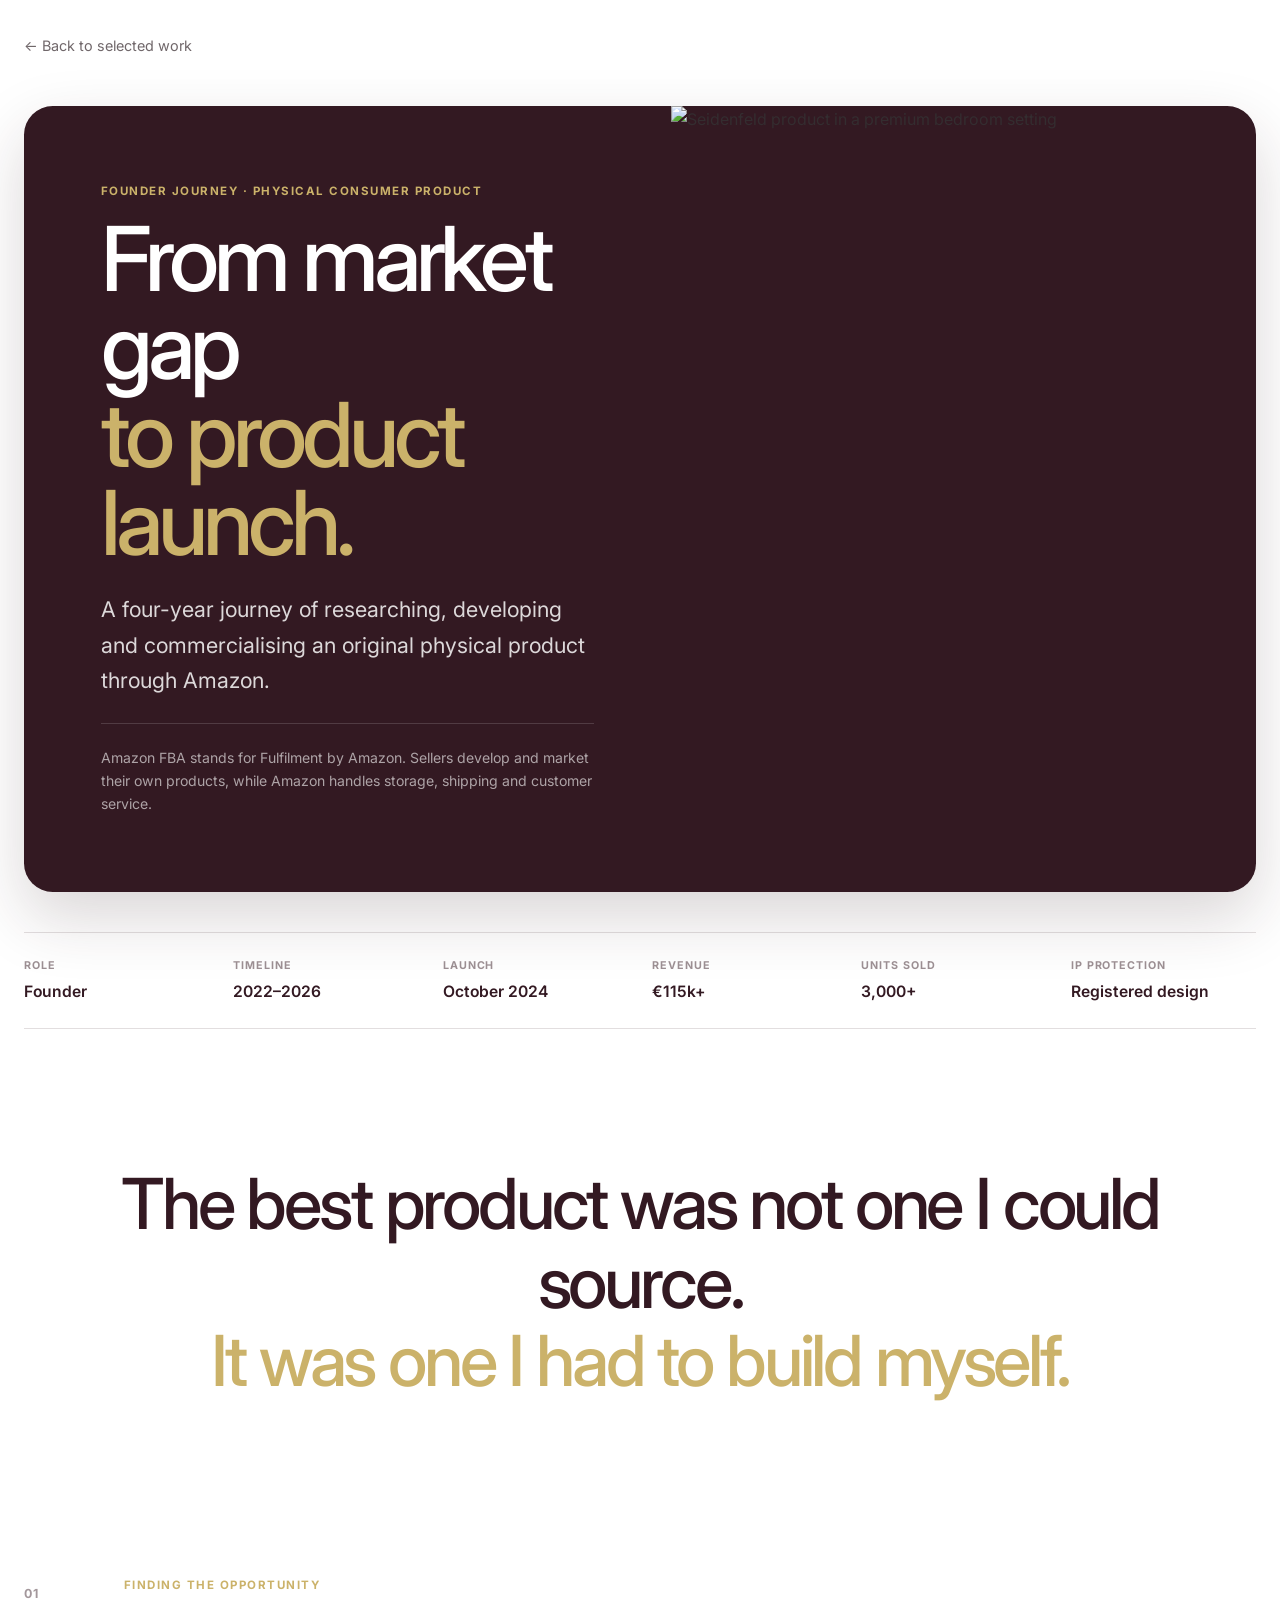
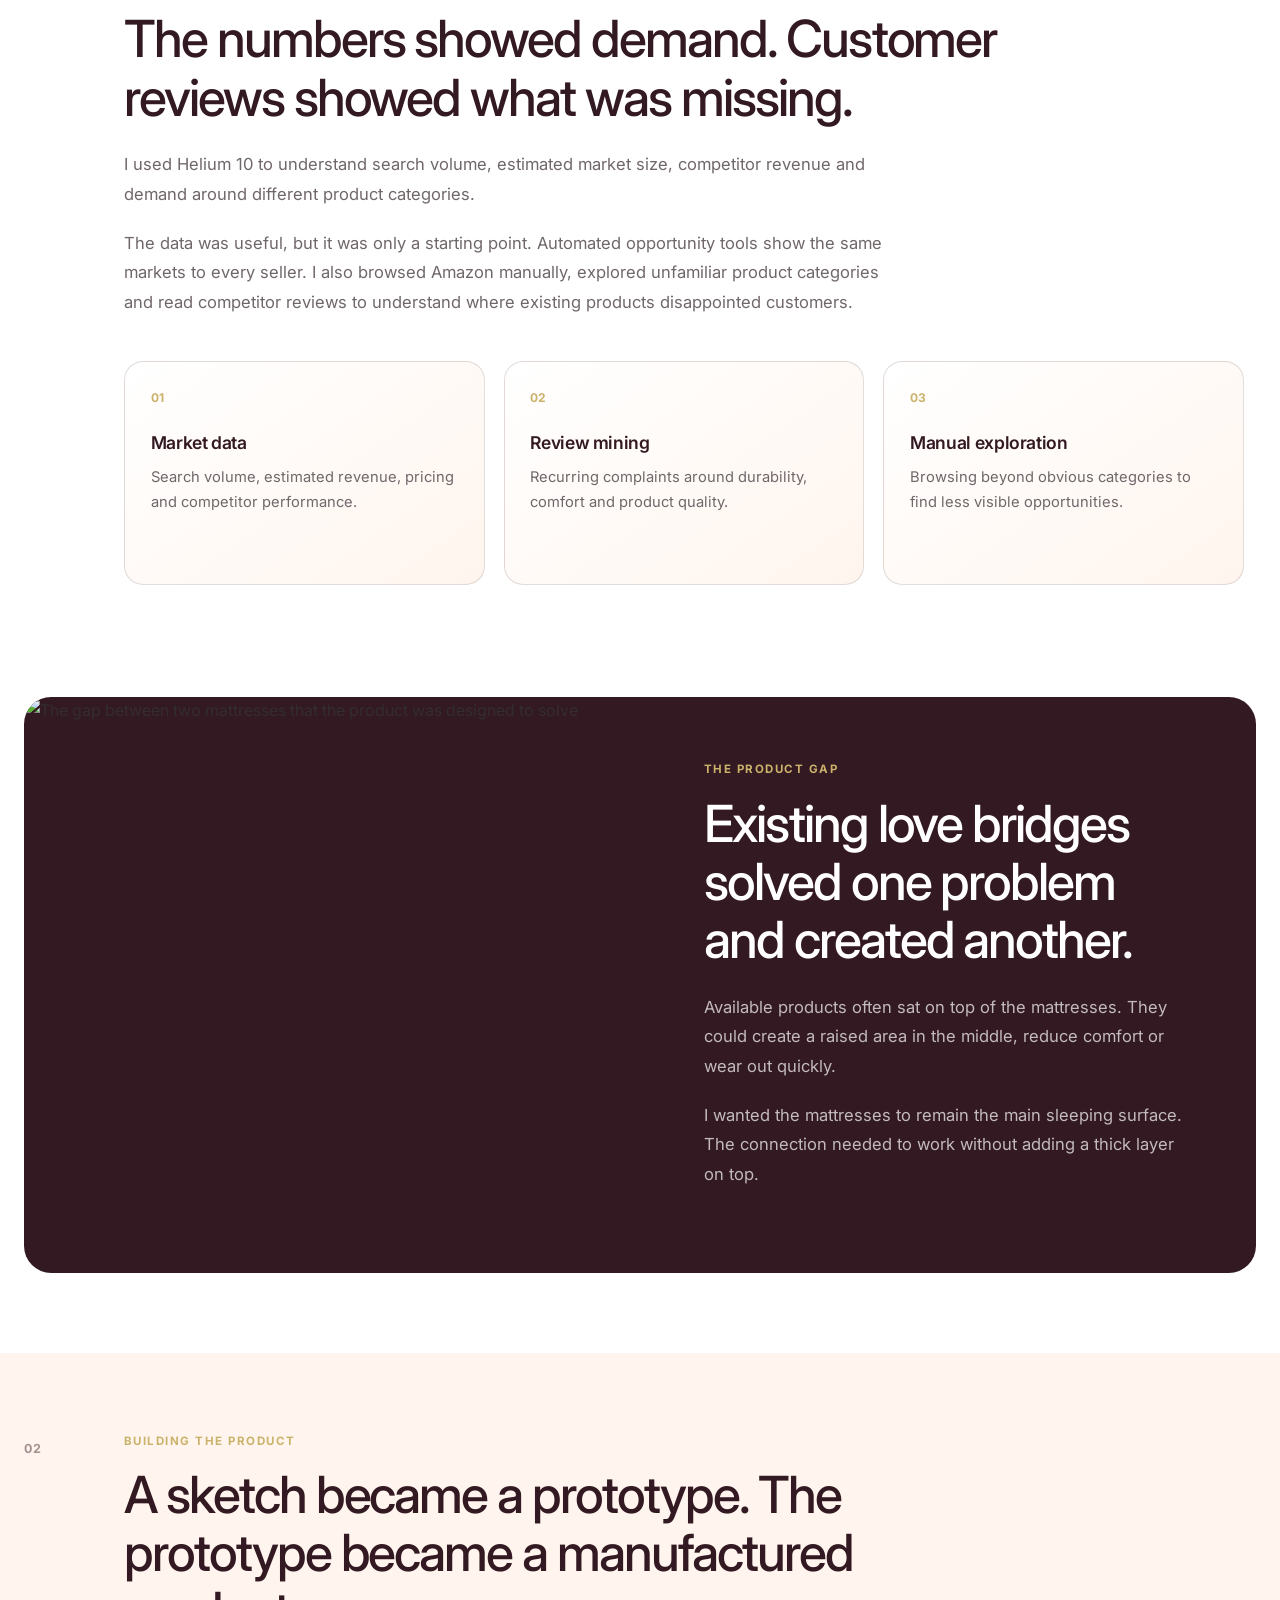
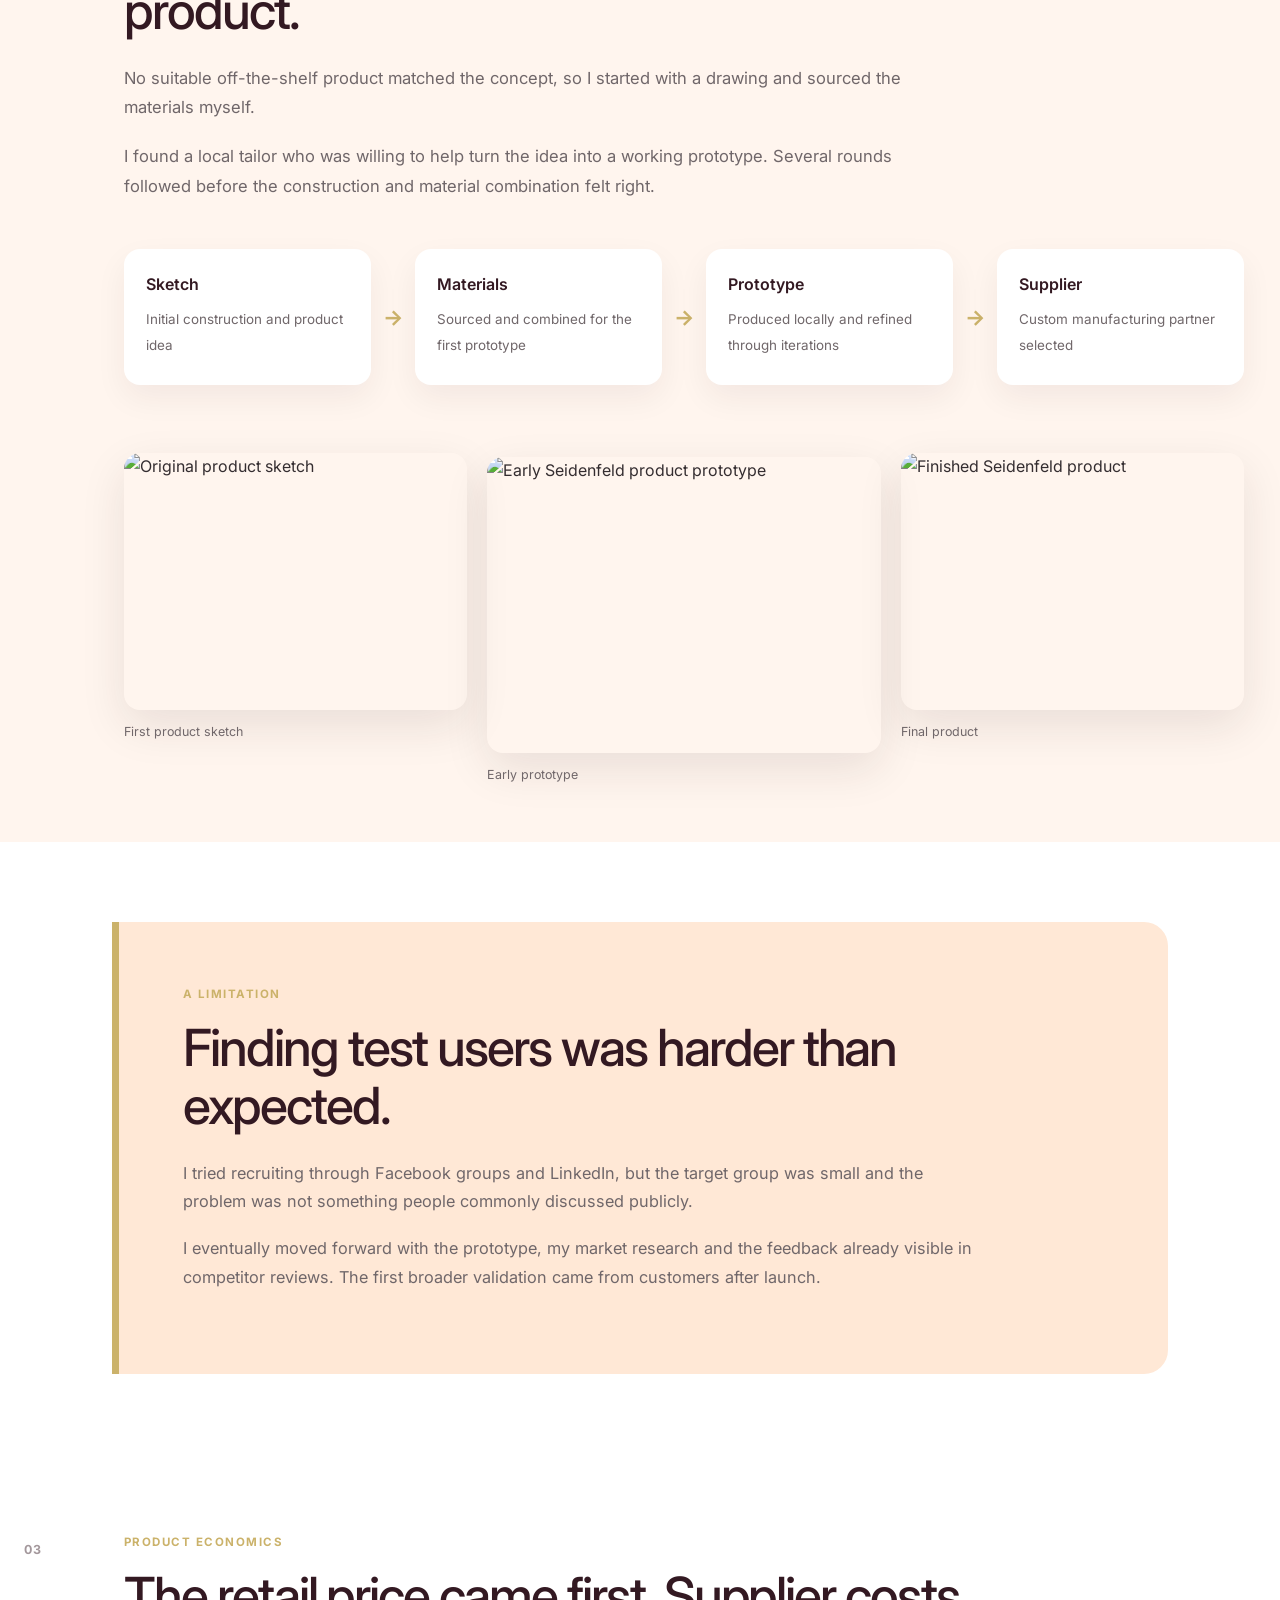
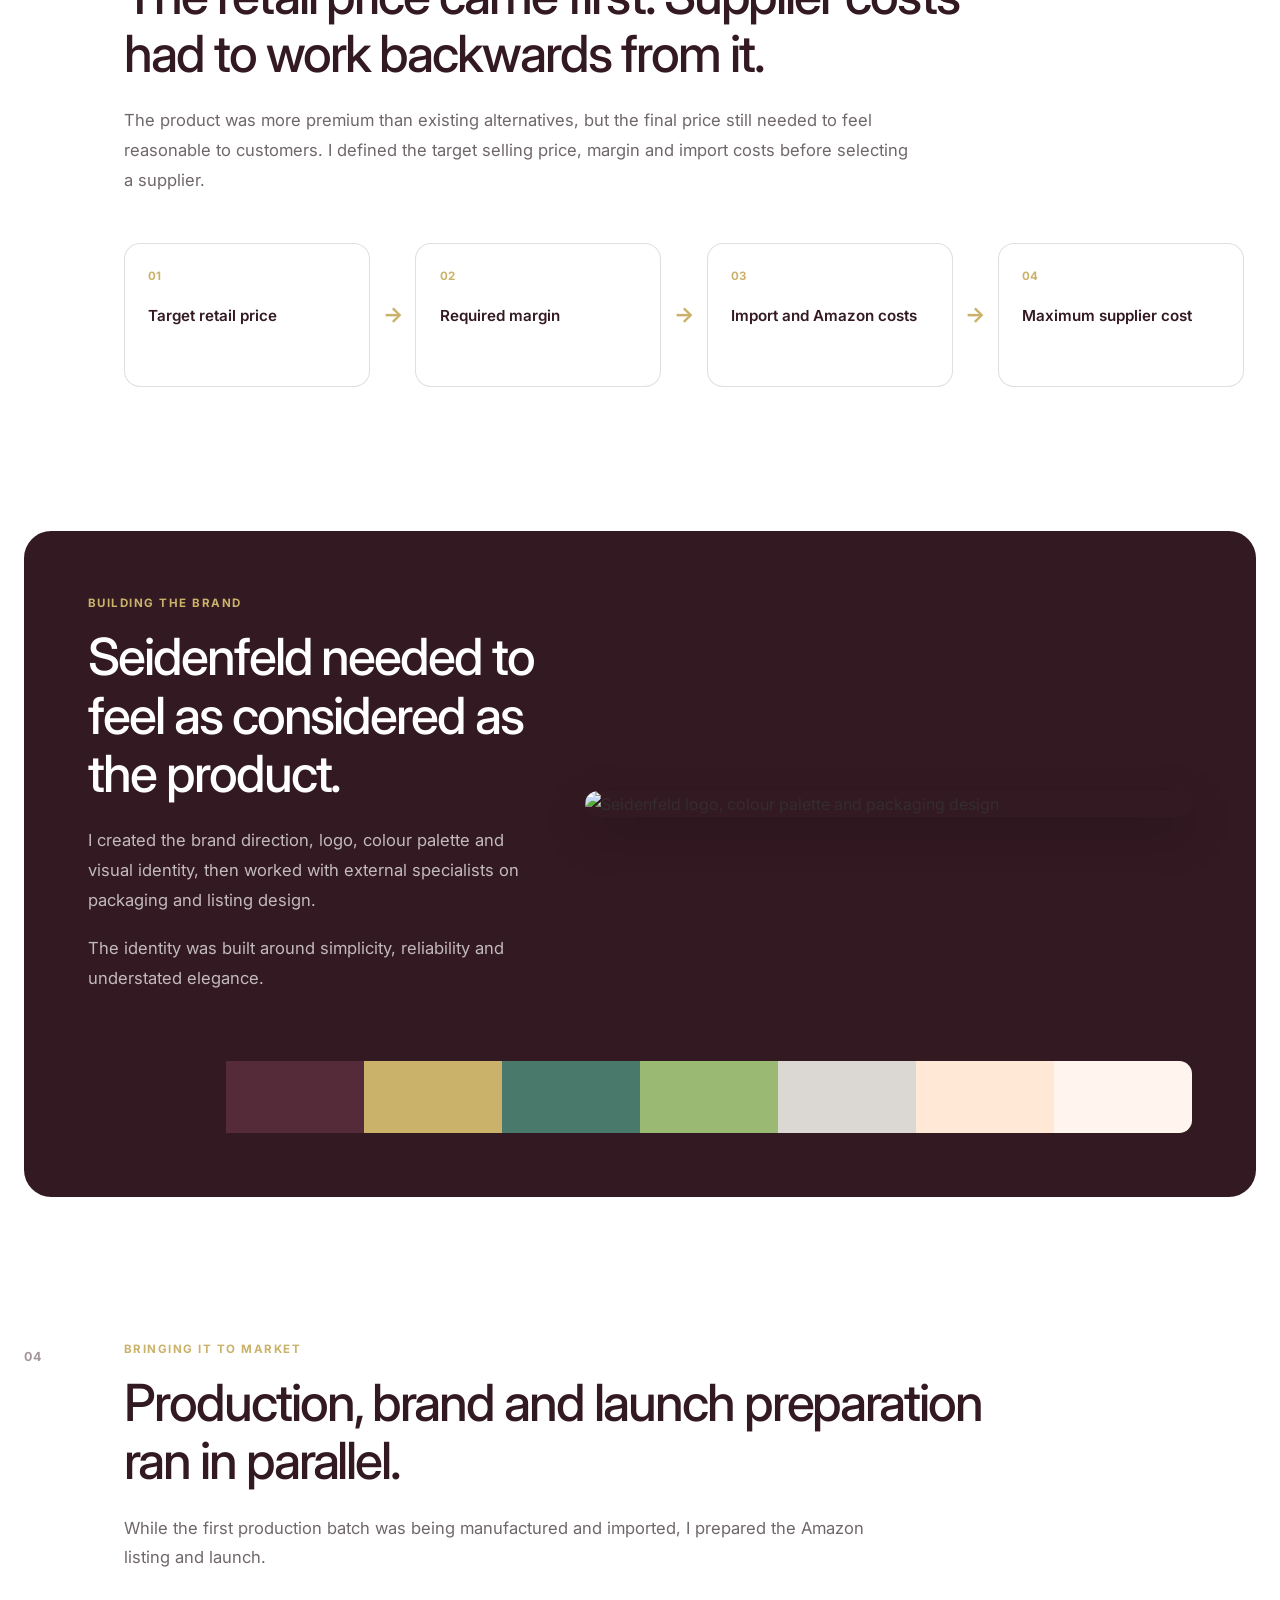
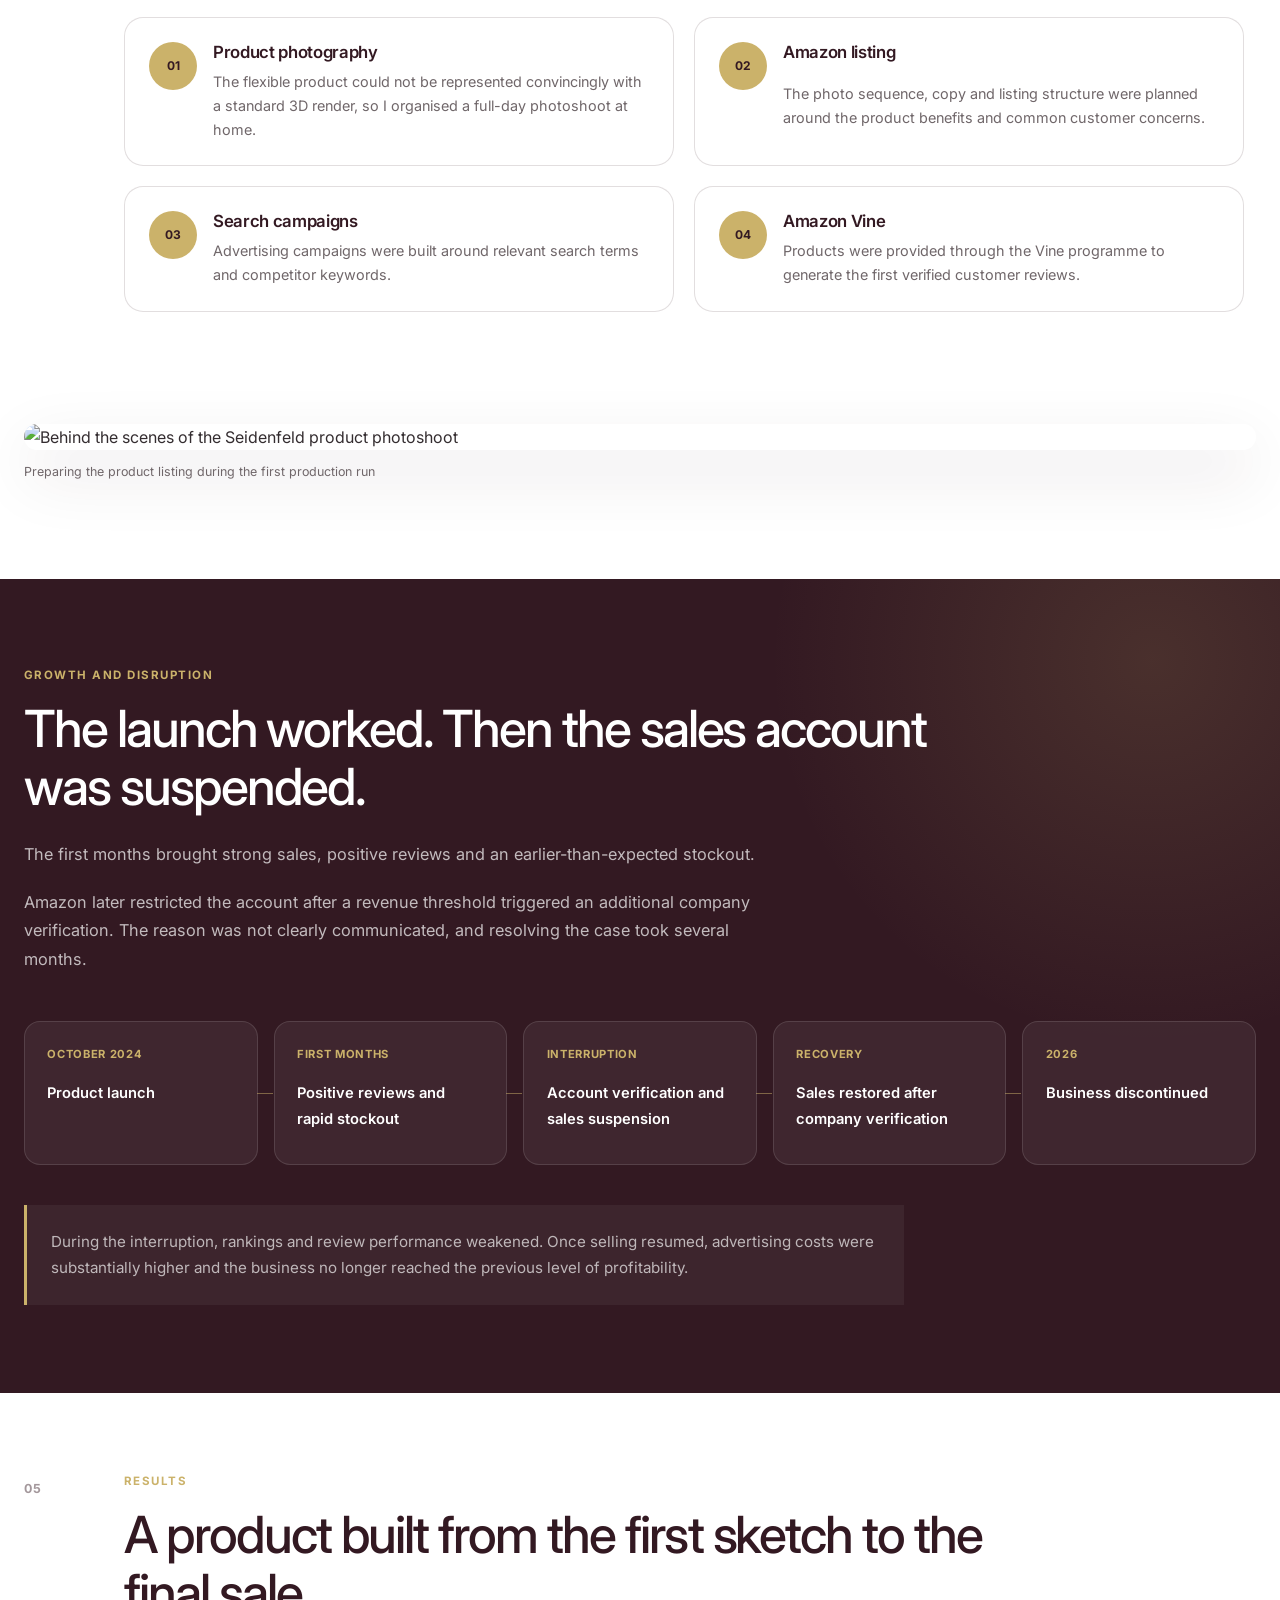
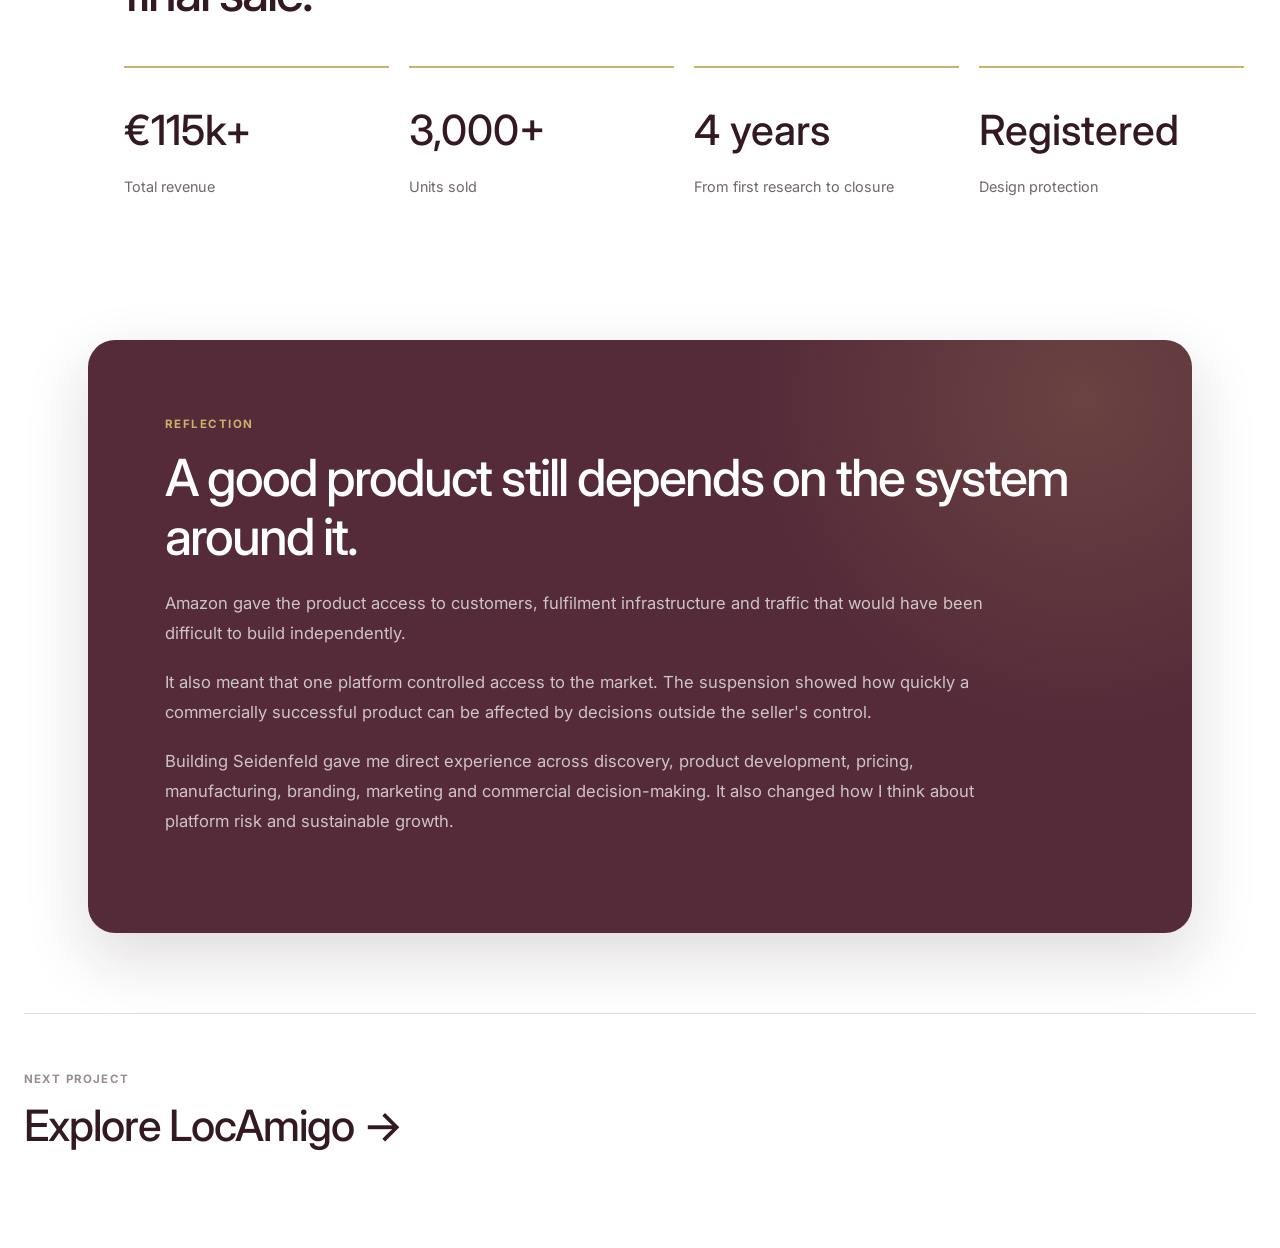
==== Amazon-Business.html @ 7a39b8ea "Added Market Intelligence & FBA case study first draft" ====
<!DOCTYPE HTML>

<html lang="en">

<head>
    <title>From Market Gap to Product Launch | Cathrina Flum</title>

    <meta charset="utf-8">

    <meta
        name="viewport"
        content="width=device-width, initial-scale=1, user-scalable=no"
    >

    <link
        rel="stylesheet"
        href="assets/css/main.css"
    >
</head>

<body class="seidenfeld-case-page">

    <header class="seidenfeld-case-header">

        <a
            href="index.html"
            class="seidenfeld-back"
        >
            ← Back to selected work
        </a>

    </header>


    <main class="seidenfeld-case">


        <!-- HERO -->

        <section class="seidenfeld-hero">

            <div class="seidenfeld-hero-copy">

                <p class="seidenfeld-eyebrow">
                    Founder journey · Physical consumer product
                </p>

                <h1>
                    From market gap
                    <span>to product launch.</span>
                </h1>

                <p class="seidenfeld-lead">
                    A four-year journey of researching, developing and
                    commercialising an original physical product through
                    Amazon.
                </p>

                <p class="seidenfeld-fba-note">
                    Amazon FBA stands for Fulfilment by Amazon. Sellers develop
                    and market their own products, while Amazon handles storage,
                    shipping and customer service.
                </p>

            </div>


            <div class="seidenfeld-hero-image">

                <img
                    src="images/seidenfeld-product-hero.jpg"
                    alt="Seidenfeld product in a premium bedroom setting"
                >

            </div>

        </section>


        <!-- FACTS -->

        <section class="seidenfeld-facts">

            <article>
                <span>Role</span>
                <strong>Founder</strong>
            </article>

            <article>
                <span>Timeline</span>
                <strong>2022–2026</strong>
            </article>

            <article>
                <span>Launch</span>
                <strong>October 2024</strong>
            </article>

            <article>
                <span>Revenue</span>
                <strong>€115k+</strong>
            </article>

            <article>
                <span>Units sold</span>
                <strong>3,000+</strong>
            </article>

            <article>
                <span>IP protection</span>
                <strong>Registered design</strong>
            </article>

        </section>


        <!-- INTRO STATEMENT -->

        <section class="seidenfeld-statement">

            <p>
                The best product was not one I could source.
                <span>
                    It was one I had to build myself.
                </span>
            </p>

        </section>


        <!-- OPPORTUNITY -->

        <section class="seidenfeld-section">

            <div class="seidenfeld-section-number">
                01
            </div>

            <div class="seidenfeld-section-content">

                <p class="seidenfeld-label">
                    Finding the opportunity
                </p>

                <h2>
                    The numbers showed demand.
                    Customer reviews showed what was missing.
                </h2>

                <p>
                    I used Helium 10 to understand search volume, estimated
                    market size, competitor revenue and demand around different
                    product categories.
                </p>

                <p>
                    The data was useful, but it was only a starting point.
                    Automated opportunity tools show the same markets to every
                    seller. I also browsed Amazon manually, explored unfamiliar
                    product categories and read competitor reviews to understand
                    where existing products disappointed customers.
                </p>


                <div class="seidenfeld-research-grid">

                    <article>

                        <span>01</span>

                        <h3>
                            Market data
                        </h3>

                        <p>
                            Search volume, estimated revenue, pricing and
                            competitor performance.
                        </p>

                    </article>


                    <article>

                        <span>02</span>

                        <h3>
                            Review mining
                        </h3>

                        <p>
                            Recurring complaints around durability, comfort and
                            product quality.
                        </p>

                    </article>


                    <article>

                        <span>03</span>

                        <h3>
                            Manual exploration
                        </h3>

                        <p>
                            Browsing beyond obvious categories to find less
                            visible opportunities.
                        </p>

                    </article>

                </div>

            </div>

        </section>


        <!-- PRODUCT PROBLEM -->

        <section class="seidenfeld-split-section">

            <div class="seidenfeld-split-image">

                <img
                    src="images/love-bridge-problem.jpg"
                    alt="The gap between two mattresses that the product was designed to solve"
                >

            </div>


            <div class="seidenfeld-split-copy">

                <p class="seidenfeld-label">
                    The product gap
                </p>

                <h2>
                    Existing love bridges solved one problem and created another.
                </h2>

                <p>
                    Available products often sat on top of the mattresses. They
                    could create a raised area in the middle, reduce comfort or
                    wear out quickly.
                </p>

                <p>
                    I wanted the mattresses to remain the main sleeping surface.
                    The connection needed to work without adding a thick layer
                    on top.
                </p>

            </div>

        </section>


        <!-- BUILDING PRODUCT -->

        <section class="seidenfeld-section seidenfeld-section-cream">

            <div class="seidenfeld-section-number">
                02
            </div>

            <div class="seidenfeld-section-content">

                <p class="seidenfeld-label">
                    Building the product
                </p>

                <h2>
                    A sketch became a prototype.
                    The prototype became a manufactured product.
                </h2>

                <p>
                    No suitable off-the-shelf product matched the concept, so I
                    started with a drawing and sourced the materials myself.
                </p>

                <p>
                    I found a local tailor who was willing to help turn the idea
                    into a working prototype. Several rounds followed before the
                    construction and material combination felt right.
                </p>


                <div class="seidenfeld-process">

                    <article>
                        <strong>Sketch</strong>
                        <span>Initial construction and product idea</span>
                    </article>

                    <div class="seidenfeld-process-arrow">
                        →
                    </div>

                    <article>
                        <strong>Materials</strong>
                        <span>Sourced and combined for the first prototype</span>
                    </article>

                    <div class="seidenfeld-process-arrow">
                        →
                    </div>

                    <article>
                        <strong>Prototype</strong>
                        <span>Produced locally and refined through iterations</span>
                    </article>

                    <div class="seidenfeld-process-arrow">
                        →
                    </div>

                    <article>
                        <strong>Supplier</strong>
                        <span>Custom manufacturing partner selected</span>
                    </article>

                </div>


                <div class="seidenfeld-gallery">

                    <figure>
                        <img
                            src="images/seidenfeld-sketch.jpg"
                            alt="Original product sketch"
                        >

                        <figcaption>
                            First product sketch
                        </figcaption>
                    </figure>


                    <figure>
                        <img
                            src="images/seidenfeld-prototype.jpg"
                            alt="Early Seidenfeld product prototype"
                        >

                        <figcaption>
                            Early prototype
                        </figcaption>
                    </figure>


                    <figure>
                        <img
                            src="images/seidenfeld-final-product.jpg"
                            alt="Finished Seidenfeld product"
                        >

                        <figcaption>
                            Final product
                        </figcaption>
                    </figure>

                </div>

            </div>

        </section>


        <!-- VALIDATION LIMIT -->

        <section class="seidenfeld-learning-card">

            <p class="seidenfeld-label">
                A limitation
            </p>

            <h2>
                Finding test users was harder than expected.
            </h2>

            <p>
                I tried recruiting through Facebook groups and LinkedIn, but the
                target group was small and the problem was not something people
                commonly discussed publicly.
            </p>

            <p>
                I eventually moved forward with the prototype, my market
                research and the feedback already visible in competitor reviews.
                The first broader validation came from customers after launch.
            </p>

        </section>


        <!-- ECONOMICS -->

        <section class="seidenfeld-section">

            <div class="seidenfeld-section-number">
                03
            </div>

            <div class="seidenfeld-section-content">

                <p class="seidenfeld-label">
                    Product economics
                </p>

                <h2>
                    The retail price came first.
                    Supplier costs had to work backwards from it.
                </h2>

                <p>
                    The product was more premium than existing alternatives, but
                    the final price still needed to feel reasonable to customers.
                    I defined the target selling price, margin and import costs
                    before selecting a supplier.
                </p>


                <div class="seidenfeld-economics-flow">

                    <article>
                        <span>01</span>
                        <strong>Target retail price</strong>
                    </article>

                    <div>→</div>

                    <article>
                        <span>02</span>
                        <strong>Required margin</strong>
                    </article>

                    <div>→</div>

                    <article>
                        <span>03</span>
                        <strong>Import and Amazon costs</strong>
                    </article>

                    <div>→</div>

                    <article>
                        <span>04</span>
                        <strong>Maximum supplier cost</strong>
                    </article>

                </div>

            </div>

        </section>


        <!-- BRAND SECTION -->

        <section class="seidenfeld-brand-section">

            <div class="seidenfeld-brand-copy">

                <p class="seidenfeld-label">
                    Building the brand
                </p>

                <h2>
                    Seidenfeld needed to feel as considered as the product.
                </h2>

                <p>
                    I created the brand direction, logo, colour palette and visual
                    identity, then worked with external specialists on packaging
                    and listing design.
                </p>

                <p>
                    The identity was built around simplicity, reliability and
                    understated elegance.
                </p>

            </div>


            <div class="seidenfeld-brand-visual">

                <img
                    src="images/seidenfeld-brand-board.jpg"
                    alt="Seidenfeld logo, colour palette and packaging design"
                >

            </div>


            <div class="seidenfeld-colour-strip" aria-label="Seidenfeld colour palette">

                <span style="--swatch:#331922;"></span>
                <span style="--swatch:#552A39;"></span>
                <span style="--swatch:#CBB26A;"></span>
                <span style="--swatch:#49796B;"></span>
                <span style="--swatch:#9AB973;"></span>
                <span style="--swatch:#DBD7D2;"></span>
                <span style="--swatch:#FFE8D6;"></span>
                <span style="--swatch:#FFF5EE;"></span>

            </div>

        </section>


        <!-- GO TO MARKET -->

        <section class="seidenfeld-section">

            <div class="seidenfeld-section-number">
                04
            </div>

            <div class="seidenfeld-section-content">

                <p class="seidenfeld-label">
                    Bringing it to market
                </p>

                <h2>
                    Production, brand and launch preparation ran in parallel.
                </h2>

                <p>
                    While the first production batch was being manufactured and
                    imported, I prepared the Amazon listing and launch.
                </p>


                <div class="seidenfeld-launch-grid">

                    <article>

                        <div class="seidenfeld-launch-icon">
                            01
                        </div>

                        <h3>
                            Product photography
                        </h3>

                        <p>
                            The flexible product could not be represented
                            convincingly with a standard 3D render, so I organised
                            a full-day photoshoot at home.
                        </p>

                    </article>


                    <article>

                        <div class="seidenfeld-launch-icon">
                            02
                        </div>

                        <h3>
                            Amazon listing
                        </h3>

                        <p>
                            The photo sequence, copy and listing structure were
                            planned around the product benefits and common
                            customer concerns.
                        </p>

                    </article>


                    <article>

                        <div class="seidenfeld-launch-icon">
                            03
                        </div>

                        <h3>
                            Search campaigns
                        </h3>

                        <p>
                            Advertising campaigns were built around relevant
                            search terms and competitor keywords.
                        </p>

                    </article>


                    <article>

                        <div class="seidenfeld-launch-icon">
                            04
                        </div>

                        <h3>
                            Amazon Vine
                        </h3>

                        <p>
                            Products were provided through the Vine programme to
                            generate the first verified customer reviews.
                        </p>

                    </article>

                </div>

            </div>

        </section>


        <!-- LAUNCH IMAGE -->

        <figure class="seidenfeld-wide-image">

            <img
                src="images/seidenfeld-photoshoot.jpg"
                alt="Behind the scenes of the Seidenfeld product photoshoot"
            >

            <figcaption>
                Preparing the product listing during the first production run
            </figcaption>

        </figure>


        <!-- GROWTH AND SETBACK -->

        <section class="seidenfeld-dark-section">

            <div class="seidenfeld-dark-intro">

                <p class="seidenfeld-label">
                    Growth and disruption
                </p>

                <h2>
                    The launch worked.
                    Then the sales account was suspended.
                </h2>

                <p>
                    The first months brought strong sales, positive reviews and
                    an earlier-than-expected stockout.
                </p>

                <p>
                    Amazon later restricted the account after a revenue threshold
                    triggered an additional company verification. The reason was
                    not clearly communicated, and resolving the case took several
                    months.
                </p>

            </div>


            <div class="seidenfeld-timeline">

                <article>
                    <span>October 2024</span>
                    <strong>Product launch</strong>
                </article>

                <article>
                    <span>First months</span>
                    <strong>Positive reviews and rapid stockout</strong>
                </article>

                <article>
                    <span>Interruption</span>
                    <strong>Account verification and sales suspension</strong>
                </article>

                <article>
                    <span>Recovery</span>
                    <strong>Sales restored after company verification</strong>
                </article>

                <article>
                    <span>2026</span>
                    <strong>Business discontinued</strong>
                </article>

            </div>


            <div class="seidenfeld-dark-note">

                <p>
                    During the interruption, rankings and review performance
                    weakened. Once selling resumed, advertising costs were
                    substantially higher and the business no longer reached the
                    previous level of profitability.
                </p>

            </div>

        </section>


        <!-- RESULTS -->

        <section class="seidenfeld-section">

            <div class="seidenfeld-section-number">
                05
            </div>

            <div class="seidenfeld-section-content">

                <p class="seidenfeld-label">
                    Results
                </p>

                <h2>
                    A product built from the first sketch to the final sale.
                </h2>


                <div class="seidenfeld-results">

                    <article>
                        <strong>€115k+</strong>
                        <span>Total revenue</span>
                    </article>

                    <article>
                        <strong>3,000+</strong>
                        <span>Units sold</span>
                    </article>

                    <article>
                        <strong>4 years</strong>
                        <span>From first research to closure</span>
                    </article>

                    <article>
                        <strong>Registered</strong>
                        <span>Design protection</span>
                    </article>

                </div>

            </div>

        </section>


        <!-- REFLECTION -->

        <section class="seidenfeld-reflection">

            <p class="seidenfeld-label">
                Reflection
            </p>

            <h2>
                A good product still depends on the system around it.
            </h2>

            <p>
                Amazon gave the product access to customers, fulfilment
                infrastructure and traffic that would have been difficult to
                build independently.
            </p>

            <p>
                It also meant that one platform controlled access to the market.
                The suspension showed how quickly a commercially successful
                product can be affected by decisions outside the seller's
                control.
            </p>

            <p>
                Building Seidenfeld gave me direct experience across discovery,
                product development, pricing, manufacturing, branding,
                marketing and commercial decision-making. It also changed how I
                think about platform risk and sustainable growth.
            </p>

        </section>


        <!-- NEXT PROJECT -->

        <footer class="seidenfeld-next-project">

            <span>
                Next project
            </span>

            <a href="Locamigo.html">
                Explore LocAmigo →
            </a>

        </footer>

    </main>

</body>

</html>
---- assets/css/main.css ----
@import url(fontawesome-all.min.css);
@import url("https://fonts.googleapis.com/css2?family=Inter:wght@400;500;600&display=swap");

/*
	Dimension by HTML5 UP
	html5up.net | @ajlkn
	Free for personal and commercial use under the CCA 3.0 license (html5up.net/license)
*/

html, body, div, span, applet, object,
iframe, h1, h2, h3, h4, h5, h6, p, blockquote,
pre, a, abbr, acronym, address, big, cite,
code, del, dfn, em, img, ins, kbd, q, s, samp,
small, strike, strong, sub, sup, tt, var, b,
u, i, center, dl, dt, dd, ol, ul, li, fieldset,
form, label, legend, table, caption, tbody,
tfoot, thead, tr, th, td, article, aside,
canvas, details, embed, figure, figcaption,
footer, header, hgroup, menu, nav, output, ruby,
section, summary, time, mark, audio, video {
	margin: 0;
	padding: 0;
	border: 0;
	font-size: 100%;
	font: inherit;
	vertical-align: baseline;}

article, aside, details, figcaption, figure,
footer, header, hgroup, menu, nav, section {
	display: block;}

body {
	line-height: 1;
}

ol, ul {
	list-style: none;
}

blockquote, q {
	quotes: none;
}

	blockquote:before, blockquote:after, q:before, q:after {
		content: '';
		content: none;
	}

table {
	border-collapse: collapse;
	border-spacing: 0;
}

body {
	-webkit-text-size-adjust: none;
}

mark {
	background-color: transparent;
	color: inherit;
}

input::-moz-focus-inner {
	border: 0;
	padding: 0;
}

input, select, textarea {
	-moz-appearance: none;
	-webkit-appearance: none;
	-ms-appearance: none;
	appearance: none;
}

/* Basic */

	@-ms-viewport {
		width: device-width;
	}

	@media screen and (max-width: 480px) {

		html, body {
			min-width: 320px;
		}

	}

	html {
		box-sizing: border-box;
	}

	*, *:before, *:after {
		box-sizing: inherit;
	}

	body {
		background: #F7F5F2;
		-moz-osx-font-smoothing: grayscale;
		-webkit-font-smoothing: antialiased;
	}

		body.is-preload *, body.is-preload *:before, body.is-preload *:after {
			-moz-animation: none !important;
			-webkit-animation: none !important;
			-ms-animation: none !important;
			animation: none !important;
			-moz-transition: none !important;
			-webkit-transition: none !important;
			-ms-transition: none !important;
			transition: none !important;
		}

/* Type */

	html {
		font-size: 16pt;
	}

		@media screen and (max-width: 1680px) {

			html {
				font-size: 12pt;
			}

		}

		@media screen and (max-width: 736px) {

			html {
				font-size: 11pt;
			}

		}

		@media screen and (max-width: 360px) {

			html {
				font-size: 10pt;
			}

		}

	body, input, select, textarea {
		color: #171717;
		font-family: "Inter", -apple-system, BlinkMacSystemFont, "Segoe UI", Roboto, "Helvetica Neue", Arial, sans-serif;
		font-weight: 400;
		font-size: 1rem;
		line-height: 1.65;
	}

	a {
		-moz-transition: color 0.2s ease-in-out, background-color 0.2s ease-in-out, border-bottom-color 0.2s ease-in-out;
		-webkit-transition: color 0.2s ease-in-out, background-color 0.2s ease-in-out, border-bottom-color 0.2s ease-in-out;
		-ms-transition: color 0.2s ease-in-out, background-color 0.2s ease-in-out, border-bottom-color 0.2s ease-in-out;
		transition: color 0.2s ease-in-out, background-color 0.2s ease-in-out, border-bottom-color 0.2s ease-in-out;
		border-bottom: dotted 1px rgba(23, 23, 23, 0.35);
		text-decoration: none;
		color: inherit;
	}

		a:hover {
			border-bottom-color: transparent;
		}

	strong, b {
		color: #171717;
		font-weight: 600;
	}

	em, i {
		font-style: italic;
	}

	p {
		margin: 0 0 2rem 0;
	}

	h1, h2, h3, h4, h5, h6 {
		color: #171717;
		font-weight: 600;
		line-height: 1.25;
		margin: 0 0 1rem 0;
		text-transform: none;
		letter-spacing: -0.02em;
	}

		h1 a, h2 a, h3 a, h4 a, h5 a, h6 a {
			color: inherit;
			text-decoration: none;
		}

		h1.major, h2.major, h3.major, h4.major, h5.major, h6.major {
			border-bottom: solid 1px #E5E2DD;
			width: -moz-max-content;
			width: -webkit-max-content;
			width: -ms-max-content;
			width: max-content;
			padding-bottom: 0.75rem;
			margin: 0 0 2rem 0;
		}

	h1 {
		font-size: 2.75rem;
		line-height: 1.15;
		letter-spacing: -0.03em;
	}

	h2 {
		font-size: 1.375rem;
		line-height: 1.3;
		letter-spacing: -0.02em;
	}

	h3 {
		font-size: 1rem;
	}

	h4 {
		font-size: 0.8rem;
	}

	h5 {
		font-size: 0.7rem;
	}

	h6 {
		font-size: 0.6rem;
	}

	@media screen and (max-width: 736px) {

		h1 {
			font-size: 1.75rem;
			line-height: 1.4;
		}

		h2 {
			font-size: 1.25em;
			line-height: 1.5;
		}

	}

	sub {
		font-size: 0.8rem;
		position: relative;
		top: 0.5rem;
	}

	sup {
		font-size: 0.8rem;
		position: relative;
		top: -0.5rem;
	}

	blockquote {
		border-left: solid 3px #E5E2DD;
		font-style: italic;
		margin: 0 0 2rem 0;
		padding: 0.5rem 0 0.5rem 1.5rem;
		color: rgba(23, 23, 23, 0.75);
	}

	code {
		background: rgba(23, 23, 23, 0.05);
		border-radius: 4px;
		font-family: "Courier New", monospace;
		font-size: 0.9rem;
		margin: 0 0.25rem;
		padding: 0.25rem 0.65rem;
	}

	pre {
		-webkit-overflow-scrolling: touch;
		font-family: "Courier New", monospace;
		font-size: 0.9rem;
		margin: 0 0 2rem 0;
	}

		pre code {
			display: block;
			line-height: 1.75;
			padding: 1rem 1.5rem;
			overflow-x: auto;
		}

	hr {
		border: 0;
		border-bottom: solid 1px #E5E2DD;
		margin: 2.75rem 0;
	}

	.align-left {
		text-align: left;
	}

	.align-center {
		text-align: center;
	}

	.align-right {
		text-align: right;
	}

/* Form */

	form {
		margin: 0 0 2rem 0;
	}

		form > :last-child {
			margin-bottom: 0;
		}

		form > .fields {
			display: -moz-flex;
			display: -webkit-flex;
			display: -ms-flex;
			display: flex;
			-moz-flex-wrap: wrap;
			-webkit-flex-wrap: wrap;
			-ms-flex-wrap: wrap;
			flex-wrap: wrap;
			width: calc(100% + 3rem);
			margin: -1.5rem 0 2rem -1.5rem;
		}

			form > .fields > .field {
				-moz-flex-grow: 0;
				-webkit-flex-grow: 0;
				-ms-flex-grow: 0;
				flex-grow: 0;
				-moz-flex-shrink: 0;
				-webkit-flex-shrink: 0;
				-ms-flex-shrink: 0;
				flex-shrink: 0;
				padding: 1.5rem 0 0 1.5rem;
				width: calc(100% - 1.5rem);
			}

				form > .fields > .field.half {
					width: calc(50% - 0.75rem);
				}

				form > .fields > .field.third {
					width: calc(100%/3 - 0.5rem);
				}

				form > .fields > .field.quarter {
					width: calc(25% - 0.375rem);
				}

		@media screen and (max-width: 480px) {

			form > .fields {
				width: calc(100% + 3rem);
				margin: -1.5rem 0 2rem -1.5rem;
			}

				form > .fields > .field {
					padding: 1.5rem 0 0 1.5rem;
					width: calc(100% - 1.5rem);
				}

					form > .fields > .field.half {
						width: calc(100% - 1.5rem);
					}

					form > .fields > .field.third {
						width: calc(100% - 1.5rem);
					}

					form > .fields > .field.quarter {
						width: calc(100% - 1.5rem);
					}

		}

	label {
		color: rgba(23, 23, 23, 0.65);
		display: block;
		font-size: 0.875rem;
		font-weight: 500;
		letter-spacing: 0;
		line-height: 1.5;
		margin: 0 0 0.5rem 0;
		text-transform: none;
	}

	input[type="text"],
	input[type="password"],
	input[type="email"],
	input[type="tel"],
	select,
	textarea {
		-moz-appearance: none;
		-webkit-appearance: none;
		-ms-appearance: none;
		appearance: none;
		-moz-transition: border-color 0.2s ease-in-out, box-shadow 0.2s ease-in-out, background-color 0.2s ease-in-out;
		-webkit-transition: border-color 0.2s ease-in-out, box-shadow 0.2s ease-in-out, background-color 0.2s ease-in-out;
		-ms-transition: border-color 0.2s ease-in-out, box-shadow 0.2s ease-in-out, background-color 0.2s ease-in-out;
		transition: border-color 0.2s ease-in-out, box-shadow 0.2s ease-in-out, background-color 0.2s ease-in-out;
		background-color: #FFFFFF;
		border-radius: 8px;
		border: solid 1px #E5E2DD;
		color: inherit;
		display: block;
		outline: 0;
		padding: 0 1rem;
		text-decoration: none;
		width: 100%;
	}

		input[type="text"]:invalid,
		input[type="password"]:invalid,
		input[type="email"]:invalid,
		input[type="tel"]:invalid,
		select:invalid,
		textarea:invalid {
			box-shadow: none;
		}

		input[type="text"]:focus,
		input[type="password"]:focus,
		input[type="email"]:focus,
		input[type="tel"]:focus,
		select:focus,
		textarea:focus {
			background: #FFFFFF;
			border-color: #171717;
			box-shadow: 0 0 0 3px rgba(23, 23, 23, 0.08);
		}

	select {
		background-image: url("data:image/svg+xml;charset=utf8,%3Csvg xmlns='http://www.w3.org/2000/svg' width='40' height='40' preserveAspectRatio='none' viewBox='0 0 40 40'%3E%3Cpath d='M9.4,12.3l10.4,10.4l10.4-10.4c0.2-0.2,0.5-0.4,0.9-0.4c0.3,0,0.6,0.1,0.9,0.4l3.3,3.3c0.2,0.2,0.4,0.5,0.4,0.9 c0,0.4-0.1,0.6-0.4,0.9L20.7,31.9c-0.2,0.2-0.5,0.4-0.9,0.4c-0.3,0-0.6-0.1-0.9-0.4L4.3,17.3c-0.2-0.2-0.4-0.5-0.4-0.9 c0-0.4,0.1-0.6,0.4-0.9l3.3-3.3c0.2-0.2,0.5-0.4,0.9-0.4S9.1,12.1,9.4,12.3z' fill='%23171717' /%3E%3C/svg%3E");
		background-size: 1.25rem;
		background-repeat: no-repeat;
		background-position: calc(100% - 1rem) center;
		height: 2.75rem;
		padding-right: 2.75rem;
		text-overflow: ellipsis;
	}

		select option {
			color: #171717;
			background: #FFFFFF;
		}

		select:focus::-ms-value {
			background-color: transparent;
		}

		select::-ms-expand {
			display: none;
		}

	input[type="text"],
	input[type="password"],
	input[type="email"],
	select {
		height: 2.75rem;
	}

	textarea {
		padding: 0.75rem 1rem;
	}

	input[type="checkbox"],
	input[type="radio"] {
		-moz-appearance: none;
		-webkit-appearance: none;
		-ms-appearance: none;
		appearance: none;
		display: block;
		float: left;
		margin-right: -2rem;
		opacity: 0;
		width: 1rem;
		z-index: -1;
	}

		input[type="checkbox"] + label,
		input[type="radio"] + label {
			text-decoration: none;
			-moz-user-select: none;
			-webkit-user-select: none;
			-ms-user-select: none;
			user-select: none;
			color: #171717;
			cursor: pointer;
			display: inline-block;
			font-size: 0.875rem;
			font-weight: 400;
			margin: 0 0 0.5rem 0;
			padding-left: 2.65rem;
			padding-right: 0.75rem;
			position: relative;
		}

			input[type="checkbox"] + label:before,
			input[type="radio"] + label:before {
				-moz-osx-font-smoothing: grayscale;
				-webkit-font-smoothing: antialiased;
				display: inline-block;
				font-style: normal;
				font-variant: normal;
				text-rendering: auto;
				line-height: 1;
				text-transform: none !important;
				font-family: 'Font Awesome 5 Free';
				font-weight: 900;
			}

			input[type="checkbox"] + label:before,
			input[type="radio"] + label:before {
				-moz-transition: border-color 0.2s ease-in-out, box-shadow 0.2s ease-in-out, background-color 0.2s ease-in-out;
				-webkit-transition: border-color 0.2s ease-in-out, box-shadow 0.2s ease-in-out, background-color 0.2s ease-in-out;
				-ms-transition: border-color 0.2s ease-in-out, box-shadow 0.2s ease-in-out, background-color 0.2s ease-in-out;
				transition: border-color 0.2s ease-in-out, box-shadow 0.2s ease-in-out, background-color 0.2s ease-in-out;
				border-radius: 6px;
				border: solid 1px #E5E2DD;
				content: '';
				display: inline-block;
				height: 1.65rem;
				left: 0;
				line-height: 1.65rem;
				position: absolute;
				text-align: center;
				top: -0.15rem;
				width: 1.65rem;
			}

		input[type="checkbox"]:checked + label:before,
		input[type="radio"]:checked + label:before {
			background: #171717 !important;
			border-color: #171717 !important;
			color: #FFFFFF;
			content: '\f00c';
		}

		input[type="checkbox"]:focus + label:before,
		input[type="radio"]:focus + label:before {
			background: #FFFFFF;
			border-color: #171717;
			box-shadow: 0 0 0 3px rgba(23, 23, 23, 0.08);
		}

	input[type="checkbox"] + label:before {
		border-radius: 4px;
	}

	input[type="radio"] + label:before {
		border-radius: 100%;
	}

	::-webkit-input-placeholder {
		color: rgba(23, 23, 23, 0.4) !important;
		opacity: 1.0;
	}

	:-moz-placeholder {
		color: rgba(23, 23, 23, 0.4) !important;
		opacity: 1.0;
	}

	::-moz-placeholder {
		color: rgba(23, 23, 23, 0.4) !important;
		opacity: 1.0;
	}

	:-ms-input-placeholder {
		color: rgba(23, 23, 23, 0.4) !important;
		opacity: 1.0;
	}

	.formerize-placeholder {
		color: rgba(23, 23, 23, 0.4) !important;
		opacity: 1.0;
	}

/* Box */

	.box {
		border-radius: 12px;
		border: solid 1px #E5E2DD;
		background: #FFFFFF;
		box-shadow: 0 1px 3px rgba(23, 23, 23, 0.04);
		margin-bottom: 2rem;
		padding: 1.5em;
	}

		.box > :last-child,
		.box > :last-child > :last-child,
		.box > :last-child > :last-child > :last-child {
			margin-bottom: 0;
		}

		.box.alt {
			border: 0;
			border-radius: 0;
			padding: 0;
		}

/* Icon */

	.icon {
		text-decoration: none;
		border-bottom: none;
		position: relative;
	}

		.icon:before {
			-moz-osx-font-smoothing: grayscale;
			-webkit-font-smoothing: antialiased;
			display: inline-block;
			font-style: normal;
			font-variant: normal;
			text-rendering: auto;
			line-height: 1;
			text-transform: none !important;
			font-family: 'Font Awesome 5 Free';
			font-weight: 400;
		}

		.icon > .label {
			display: none;
		}

		.icon:before {
			line-height: inherit;
		}

		.icon.solid:before {
			font-weight: 900;
		}

		.icon.brands:before {
			font-family: 'Font Awesome 5 Brands';
		}

/* Image */

	.image {
		border-radius: 4px;
		border: 0;
		display: inline-block;
		position: relative;
	}

		.image:before {
			pointer-events: none;
			background-image: none;
			background-color: transparent;
			border-radius: 12px;
			content: '';
			display: block;
			height: 100%;
			left: 0;
			opacity: 0;
			position: absolute;
			top: 0;
			width: 100%;
		}

		.image img {
			border-radius: 12px;
			display: block;
			border: solid 1px #E5E2DD;
		}

		.image.left, .image.right {
			max-width: 40%;
		}

			.image.left img, .image.right img {
				width: 100%;
			}

		.image.left {
			float: left;
			padding: 0 1.5em 1em 0;
			top: 0.25em;
		}

		.image.right {
			float: right;
			padding: 0 0 1em 1.5em;
			top: 0.25em;
		}

		.image.fit {
			display: block;
			margin: 0 0 2rem 0;
			width: 100%;
		}

			.image.fit img {
				width: 100%;
			}

		.image.main {
			display: block;
			margin: 2.5rem 0;
			width: 100%;
		}

			.image.main img {
				width: 100%;
			}

		@media screen and (max-width: 736px) {

			.image.main {
				margin: 2rem 0;
			}

		}

		@media screen and (max-width: 480px) {

			.image.main {
				margin: 1.5rem 0;
			}

		}

/* List */

	ol {
		list-style: decimal;
		margin: 0 0 2rem 0;
		padding-left: 1.25em;
	}

		ol li {
			padding-left: 0.25em;
		}

	ul {
		list-style: disc;
		margin: 0 0 2rem 0;
		padding-left: 1em;
	}

		ul li {
			padding-left: 0.5em;
		}

		ul.alt {
			list-style: none;
			padding-left: 0;
		}

			ul.alt li {
				border-top: solid 1px #E5E2DD;
				padding: 0.5em 0;
			}

				ul.alt li:first-child {
					border-top: 0;
					padding-top: 0;
				}

	dl {
		margin: 0 0 2rem 0;
	}

		dl dt {
			display: block;
			font-weight: 600;
			margin: 0 0 1rem 0;
		}

		dl dd {
			margin-left: 2rem;
		}

/* Actions */

	ul.actions {
		display: -moz-flex;
		display: -webkit-flex;
		display: -ms-flex;
		display: flex;
		cursor: default;
		list-style: none;
		margin-left: -1rem;
		padding-left: 0;
	}

		ul.actions li {
			padding: 0 0 0 1rem;
			vertical-align: middle;
		}

		ul.actions.special {
			-moz-justify-content: center;
			-webkit-justify-content: center;
			-ms-justify-content: center;
			justify-content: center;
			width: 100%;
			margin-left: 0;
		}

			ul.actions.special li:first-child {
				padding-left: 0;
			}

		ul.actions.stacked {
			-moz-flex-direction: column;
			-webkit-flex-direction: column;
			-ms-flex-direction: column;
			flex-direction: column;
			margin-left: 0;
		}

			ul.actions.stacked li {
				padding: 1.3rem 0 0 0;
			}

				ul.actions.stacked li:first-child {
					padding-top: 0;
				}

		ul.actions.fit {
			width: calc(100% + 1rem);
		}

			ul.actions.fit li {
				-moz-flex-grow: 1;
				-webkit-flex-grow: 1;
				-ms-flex-grow: 1;
				flex-grow: 1;
				-moz-flex-shrink: 1;
				-webkit-flex-shrink: 1;
				-ms-flex-shrink: 1;
				flex-shrink: 1;
				width: 100%;
			}

				ul.actions.fit li > * {
					width: 100%;
				}

			ul.actions.fit.stacked {
				width: 100%;
			}

		@media screen and (max-width: 480px) {

			ul.actions:not(.fixed) {
				-moz-flex-direction: column;
				-webkit-flex-direction: column;
				-ms-flex-direction: column;
				flex-direction: column;
				margin-left: 0;
				width: 100% !important;
			}

				ul.actions:not(.fixed) li {
					-moz-flex-grow: 1;
					-webkit-flex-grow: 1;
					-ms-flex-grow: 1;
					flex-grow: 1;
					-moz-flex-shrink: 1;
					-webkit-flex-shrink: 1;
					-ms-flex-shrink: 1;
					flex-shrink: 1;
					padding: 1rem 0 0 0;
					text-align: center;
					width: 100%;
				}

					ul.actions:not(.fixed) li > * {
						width: 100%;
					}

					ul.actions:not(.fixed) li:first-child {
						padding-top: 0;
					}

					ul.actions:not(.fixed) li input[type="submit"],
					ul.actions:not(.fixed) li input[type="button"],
					ul.actions:not(.fixed) li button,
					ul.actions:not(.fixed) li .button {
						width: 100%;
					}

						ul.actions:not(.fixed) li input[type="submit"].icon:before,
						ul.actions:not(.fixed) li input[type="button"].icon:before,
						ul.actions:not(.fixed) li button.icon:before,
						ul.actions:not(.fixed) li .button.icon:before {
							margin-left: -0.5em;
						}

		}

/* Icons */

	ul.icons {
		cursor: default;
		list-style: none;
		padding-left: 0;
	}

		ul.icons li {
			display: inline-block;
			padding: 0 0.75em 0 0;
		}

			ul.icons li:last-child {
				padding-right: 0;
			}

			ul.icons li a {
				border-radius: 100%;
				box-shadow: inset 0 0 0 1px #E5E2DD;
				background: #FFFFFF;
				display: inline-block;
				height: 2.25rem;
				line-height: 2.25rem;
				text-align: center;
				width: 2.25rem;
				color: #171717;
			}

				ul.icons li a:hover {
					background-color: rgba(23, 23, 23, 0.04);
				}

				ul.icons li a:active {
					background-color: rgba(23, 23, 23, 0.08);
				}

/* Table */

	.table-wrapper {
		-webkit-overflow-scrolling: touch;
		overflow-x: auto;
	}

	table {
		margin: 0 0 2rem 0;
		width: 100%;
	}

		table tbody tr {
			border: solid 1px #E5E2DD;
			border-left: 0;
			border-right: 0;
		}

			table tbody tr:nth-child(2n + 1) {
				background-color: rgba(23, 23, 23, 0.02);
			}

		table td {
			padding: 0.75em 0.75em;
		}

		table th {
			color: #171717;
			font-size: 0.9em;
			font-weight: 600;
			padding: 0 0.75em 0.75em 0.75em;
			text-align: left;
		}

		table thead {
			border-bottom: solid 2px #E5E2DD;
		}

		table tfoot {
			border-top: solid 2px #E5E2DD;
		}

		table.alt {
			border-collapse: separate;
		}

			table.alt tbody tr td {
				border: solid 1px #E5E2DD;
				border-left-width: 0;
				border-top-width: 0;
			}

				table.alt tbody tr td:first-child {
					border-left-width: 1px;
				}

			table.alt tbody tr:first-child td {
				border-top-width: 1px;
			}

			table.alt thead {
				border-bottom: 0;
			}

			table.alt tfoot {
				border-top: 0;
			}

/* Button */

	input[type="submit"],
	input[type="button"],
	button,
	.button {
		-moz-appearance: none;
		-webkit-appearance: none;
		-ms-appearance: none;
		appearance: none;
		-moz-transition: background-color 0.2s ease-in-out, color 0.2s ease-in-out;
		-webkit-transition: background-color 0.2s ease-in-out, color 0.2s ease-in-out;
		-ms-transition: background-color 0.2s ease-in-out, color 0.2s ease-in-out;
		transition: background-color 0.2s ease-in-out, color 0.2s ease-in-out;
		background-color: #FFFFFF;
		border-radius: 8px;
		border: 0;
		box-shadow: inset 0 0 0 1px #E5E2DD;
		color: #171717 !important;
		cursor: pointer;
		display: inline-block;
		font-size: 0.875rem;
		font-weight: 500;
		height: 2.75rem;
		letter-spacing: 0;
		line-height: 2.75rem;
		outline: 0;
		padding: 0 1.25rem;
		text-align: center;
		text-decoration: none;
		text-transform: none;
		white-space: nowrap;
	}

		input[type="submit"]:hover,
		input[type="button"]:hover,
		button:hover,
		.button:hover {
			background-color: rgba(23, 23, 23, 0.04);
		}

		input[type="submit"]:active,
		input[type="button"]:active,
		button:active,
		.button:active {
			background-color: rgba(23, 23, 23, 0.08);
		}

		input[type="submit"].icon:before,
		input[type="button"].icon:before,
		button.icon:before,
		.button.icon:before {
			margin-right: 0.5em;
		}

		input[type="submit"].fit,
		input[type="button"].fit,
		button.fit,
		.button.fit {
			width: 100%;
		}

		input[type="submit"].small,
		input[type="button"].small,
		button.small,
		.button.small {
			font-size: 0.6rem;
			height: 2.0625rem;
			line-height: 2.0625rem;
		}

		input[type="submit"].primary,
		input[type="button"].primary,
		button.primary,
		.button.primary {
			background-color: #171717;
			box-shadow: none;
			color: #FFFFFF !important;
			font-weight: 500;
		}

		input[type="submit"].primary:hover,
		input[type="button"].primary:hover,
		button.primary:hover,
		.button.primary:hover {
			background-color: #333333;
		}

		input[type="submit"].disabled, input[type="submit"]:disabled,
		input[type="button"].disabled,
		input[type="button"]:disabled,
		button.disabled,
		button:disabled,
		.button.disabled,
		.button:disabled {
			pointer-events: none;
			cursor: default;
			opacity: 0.25;
		}

	input[type="submit"],
	input[type="button"],
	button {
		line-height: calc(2.75rem - 2px);
	}

/* BG */

	#bg {
		-moz-transform: scale(1.0);
		-webkit-transform: scale(1.0);
		-ms-transform: scale(1.0);
		transform: scale(1.0);
		-webkit-backface-visibility: hidden;
		position: fixed;
		top: 0;
		left: 0;
		width: 100%;
		height: 100vh;
		z-index: 1;
	}

		#bg:before, #bg:after {
			content: '';
			display: block;
			position: absolute;
			top: 0;
			left: 0;
			width: 100%;
			height: 100%;
		}

		#bg:before {
			-moz-transition: opacity 1.5s ease-in-out;
			-webkit-transition: opacity 1.5s ease-in-out;
			-ms-transition: opacity 1.5s ease-in-out;
			transition: opacity 1.5s ease-in-out;
			-moz-transition-delay: 0.5s;
			-webkit-transition-delay: 0.5s;
			-ms-transition-delay: 0.5s;
			transition-delay: 0.5s;
			background-image: radial-gradient(circle at 20% 20%, rgba(255, 255, 255, 0.8) 0%, transparent 50%),
				radial-gradient(circle at 80% 80%, rgba(239, 235, 230, 0.9) 0%, transparent 45%);
			background-size: auto;
			background-position: center;
			background-repeat: no-repeat;
			z-index: 2;
		}

		#bg:after {
			-moz-transform: scale(1.0);
			-webkit-transform: scale(1.0);
			-ms-transform: scale(1.0);
			transform: scale(1.0);
			-moz-transition: opacity 0.4s ease-in-out;
			-webkit-transition: opacity 0.4s ease-in-out;
			-ms-transition: opacity 0.4s ease-in-out;
			transition: opacity 0.4s ease-in-out;
			background-image: linear-gradient(180deg, #F7F5F2 0%, #EFEBE6 100%);
			background-position: center;
			background-size: cover;
			background-repeat: no-repeat;
			z-index: 1;
		}

		body.is-article-visible #bg:after {
			opacity: 0.92;
		}

		body.is-preload #bg:before {
			opacity: 0;
		}

/* Wrapper */

	#wrapper {
		display: -moz-flex;
		display: -webkit-flex;
		display: -ms-flex;
		display: flex;
		-moz-flex-direction: column;
		-webkit-flex-direction: column;
		-ms-flex-direction: column;
		flex-direction: column;
		-moz-align-items: center;
		-webkit-align-items: center;
		-ms-align-items: center;
		align-items: center;
		-moz-justify-content: space-between;
		-webkit-justify-content: space-between;
		-ms-justify-content: space-between;
		justify-content: space-between;
		position: relative;
		min-height: 100vh;
		width: 100%;
		padding: 5rem 2rem;
		z-index: 3;
	}

		#wrapper:before {
			content: '';
			display: block;
		}

		@media screen and (max-width: 1680px) {

			#wrapper {
				padding: 3rem 2rem;
			}

		}

		@media screen and (max-width: 736px) {

			#wrapper {
				padding: 2rem 1rem;
			}

		}

		@media screen and (max-width: 480px) {

			#wrapper {
				padding: 1rem;
			}

		}

/* Header */

	#header {
		display: -moz-flex;
		display: -webkit-flex;
		display: -ms-flex;
		display: flex;
		-moz-flex-direction: column;
		-webkit-flex-direction: column;
		-ms-flex-direction: column;
		flex-direction: column;
		-moz-align-items: center;
		-webkit-align-items: center;
		-ms-align-items: center;
		align-items: center;
		-moz-transition: opacity 0.4s ease-in-out, -moz-transform 0.4s ease-in-out;
		-webkit-transition: opacity 0.4s ease-in-out, -webkit-transform 0.4s ease-in-out;
		-ms-transition: opacity 0.4s ease-in-out, -ms-transform 0.4s ease-in-out;
		transition: opacity 0.4s ease-in-out, transform 0.4s ease-in-out;
		background-image: none;
		max-width: 42rem;
		text-align: center;
	}

		#header > * {
			-moz-transition: opacity 0.4s ease-in-out, -moz-transform 0.4s ease-in-out;
			-webkit-transition: opacity 0.4s ease-in-out, -webkit-transform 0.4s ease-in-out;
			-ms-transition: opacity 0.4s ease-in-out, -ms-transform 0.4s ease-in-out;
			transition: opacity 0.4s ease-in-out, transform 0.4s ease-in-out;
			position: relative;
			margin-top: 2.5rem;
		}

			#header > *:before {
				display: none;
			}

		#header > :first-child {
			margin-top: 0;
		}

		#header .logo {
			width: 4.5rem;
			height: 4.5rem;
			line-height: 4.5rem;
			border: solid 1px #E5E2DD;
			border-radius: 100%;
			background: #FFFFFF;
			box-shadow: 0 2px 8px rgba(23, 23, 23, 0.06), 0 1px 2px rgba(23, 23, 23, 0.04);
		}

			#header .logo .logo-initials {
				font-size: 1rem;
				font-weight: 600;
				letter-spacing: -0.02em;
				color: #171717;
			}

			#header .logo .icon:before {
				font-size: 2rem;
			}

		#header .content {
			border: 0;
			max-width: 100%;
		}

			#header .content .inner {
				-moz-transition: max-height 0.6s ease, padding 0.6s ease, opacity 0.4s ease-in-out;
				-webkit-transition: max-height 0.6s ease, padding 0.6s ease, opacity 0.4s ease-in-out;
				-ms-transition: max-height 0.6s ease, padding 0.6s ease, opacity 0.4s ease-in-out;
				transition: max-height 0.6s ease, padding 0.6s ease, opacity 0.4s ease-in-out;
				-moz-transition-delay: 0.15s;
				-webkit-transition-delay: 0.15s;
				-ms-transition-delay: 0.15s;
				transition-delay: 0.15s;
				padding: 1.5rem 1rem 0.5rem 1rem;
				max-height: 40rem;
				overflow: hidden;
			}

				#header .content .inner > :last-child {
					margin-bottom: 0;
				}

			#header .content h1 {
				font-size: clamp(2.25rem, 5vw, 3.25rem);
				font-weight: 600;
				letter-spacing: -0.03em;
				margin-bottom: 0.75rem;
			}

			#header .content p {
				text-transform: none;
				letter-spacing: 0;
				font-size: 1.0625rem;
				line-height: 1.6;
				color: rgba(23, 23, 23, 0.62);
				font-weight: 400;
			}

		#header nav {
			margin-top: 0.5rem;
		}

		#header nav ul {
			display: -moz-flex;
			display: -webkit-flex;
			display: -ms-flex;
			display: flex;
			-moz-flex-wrap: wrap;
			-webkit-flex-wrap: wrap;
			-ms-flex-wrap: wrap;
			flex-wrap: wrap;
			-moz-justify-content: center;
			-webkit-justify-content: center;
			-ms-justify-content: center;
			justify-content: center;
			gap: 0.625rem;
			margin-bottom: 0;
			list-style: none;
			padding-left: 0;
			border: 0;
			border-radius: 0;
		}

			#header nav ul li {
				padding-left: 0;
				border-left: 0;
			}

				#header nav ul li a {
					display: block;
					min-width: auto;
					height: 2.5rem;
					line-height: 2.5rem;
					padding: 0 1.125rem;
					text-transform: none;
					letter-spacing: 0;
					font-size: 0.875rem;
					font-weight: 500;
					border-bottom: 0;
					border: solid 1px #E5E2DD;
					border-radius: 999px;
					background: #FFFFFF;
					box-shadow: 0 1px 2px rgba(23, 23, 23, 0.04);
				}

					#header nav ul li a:hover {
						background-color: #FFFFFF;
						border-color: #D4D0CA;
						box-shadow: 0 2px 8px rgba(23, 23, 23, 0.06);
					}

					#header nav ul li a:active {
						background-color: rgba(23, 23, 23, 0.04);
					}

		#header nav.use-middle:after {
			display: none;
		}

		#header nav.use-middle ul li.is-middle {
			border-left: 0;
		}

		body.is-article-visible #header {
			-moz-transform: translateY(-0.5rem);
			-webkit-transform: translateY(-0.5rem);
			-ms-transform: translateY(-0.5rem);
			transform: translateY(-0.5rem);
			-moz-filter: none;
			-webkit-filter: none;
			-ms-filter: none;
			filter: none;
			opacity: 0;
			pointer-events: none;
		}

		body.is-preload #header {
			-moz-filter: none;
			-webkit-filter: none;
			-ms-filter: none;
			filter: none;
		}

			body.is-preload #header > * {
				opacity: 0;
			}

			body.is-preload #header .content .inner {
				max-height: 0;
				padding-top: 0;
				padding-bottom: 0;
				opacity: 0;
			}

		@media screen and (max-width: 980px) {

			#header .content p br {
				display: none;
			}

		}

		@media screen and (max-width: 736px) {

			#header > * {
				margin-top: 2rem;
			}

				#header > *:before {
					top: calc(-2rem - 1px);
					height: calc(2rem + 1px);
				}

			#header .logo {
				width: 4.75rem;
				height: 4.75rem;
				line-height: 4.75rem;
			}

				#header .logo .icon:before {
					font-size: 1.75rem;
				}

			#header .content .inner {
				padding: 2.5rem 1rem;
			}

			#header .content p {
				line-height: 1.875;
			}

		}

		@media screen and (max-width: 480px) {

			#header {
				padding: 1.5rem 0;
			}

				#header .content .inner {
					padding: 2.5rem 0;
				}

				#header nav ul {
					-moz-flex-direction: column;
					-webkit-flex-direction: column;
					-ms-flex-direction: column;
					flex-direction: column;
					min-width: 10rem;
					max-width: 100%;
				}

					#header nav ul li {
						border-left: 0;
						border-top: solid 1px #ffffff;
					}

						#header nav ul li:first-child {
							border-top: 0;
						}

						#header nav ul li a {
							height: 3rem;
							line-height: 3rem;
							min-width: 0;
							width: 100%;
						}

				#header nav.use-middle:after {
					display: none;
				}

		}

/* Main */

	#main {
		-moz-flex-grow: 1;
		-webkit-flex-grow: 1;
		-ms-flex-grow: 1;
		flex-grow: 1;
		-moz-flex-shrink: 1;
		-webkit-flex-shrink: 1;
		-ms-flex-shrink: 1;
		flex-shrink: 1;
		display: -moz-flex;
		display: -webkit-flex;
		display: -ms-flex;
		display: flex;
		-moz-align-items: center;
		-webkit-align-items: center;
		-ms-align-items: center;
		align-items: center;
		-moz-justify-content: center;
		-webkit-justify-content: center;
		-ms-justify-content: center;
		justify-content: center;
		-moz-flex-direction: column;
		-webkit-flex-direction: column;
		-ms-flex-direction: column;
		flex-direction: column;
		position: relative;
		max-width: 100%;
		z-index: 3;
	}

		#main article {
			-moz-transform: translateY(0.25rem);
			-webkit-transform: translateY(0.25rem);
			-ms-transform: translateY(0.25rem);
			transform: translateY(0.25rem);
			-moz-transition: opacity 0.325s ease-in-out, -moz-transform 0.325s ease-in-out;
			-webkit-transition: opacity 0.325s ease-in-out, -webkit-transform 0.325s ease-in-out;
			-ms-transition: opacity 0.325s ease-in-out, -ms-transform 0.325s ease-in-out;
			transition: opacity 0.325s ease-in-out, transform 0.325s ease-in-out;
			padding: 5rem 4rem 3rem;
			position: relative;
			width: 54rem;
			max-width: 100%;
			background: rgba(255, 255, 255, 0.96);
			backdrop-filter: blur(12px);
			-webkit-backdrop-filter: blur(12px);

			border: 1px solid rgba(0, 0, 0, 0.06);
			border-radius: 20px;

			box-shadow: 0 25px 60px rgba(0, 0, 0, 0.08);
			opacity: 0;
		}

			#main article.active {
				-moz-transform: translateY(0);
				-webkit-transform: translateY(0);
				-ms-transform: translateY(0);
				transform: translateY(0);
				opacity: 1;
			}

			#main article .close {
				display: block;
				position: absolute;
				top: 0;
				right: 0;
				width: 4rem;
				height: 4rem;
				cursor: pointer;
				text-indent: 4rem;
				overflow: hidden;
				white-space: nowrap;
			}

				#main article .close:before {
					-moz-transition: background-color 0.2s ease-in-out;
					-webkit-transition: background-color 0.2s ease-in-out;
					-ms-transition: background-color 0.2s ease-in-out;
					transition: background-color 0.2s ease-in-out;
					content: '';
					display: block;
					position: absolute;
					top: 0.75rem;
					left: 0.75rem;
					width: 2.5rem;
					height: 2.5rem;
					border-radius: 100%;
					background-position: center;
					background-image: url("data:image/svg+xml;charset=utf8,%3Csvg xmlns='http://www.w3.org/2000/svg' xmlns:xlink='http://www.w3.org/1999/xlink' width='20px' height='20px' viewBox='0 0 20 20' zoomAndPan='disable'%3E%3Cstyle%3Eline %7B stroke: %23171717%3B stroke-width: 1%3B %7D%3C/style%3E%3Cline x1='2' y1='2' x2='18' y2='18' /%3E%3Cline x1='18' y1='2' x2='2' y2='18' /%3E%3C/svg%3E");
					background-size: 20px 20px;
					background-repeat: no-repeat;
				}

				#main article .close:hover:before {
					background-color: rgba(23,23,23,0.05);
				}

				#main article .close:active:before {
					background-color: rgba(23,23,23,0.1);
				}

		@media screen and (max-width: 736px) {

			#main article {
				padding: 3.5rem 2rem 0.5rem 2rem ;
			}

				#main article .close:before {
					top: 0.875rem;
					left: 0.875rem;
					width: 2.25rem;
					height: 2.25rem;
					background-size: 14px 14px;
				}

		}

		@media screen and (max-width: 480px) {

			#main article {
				padding: 3rem 1.5rem 0.5rem 1.5rem ;
			}

		}

/* Footer */

	#footer {
		-moz-transition: -moz-transform 0.325s ease-in-out, -moz-filter 0.325s ease-in-out, opacity 0.325s ease-in-out;
		-webkit-transition: -webkit-transform 0.325s ease-in-out, -webkit-filter 0.325s ease-in-out, opacity 0.325s ease-in-out;
		-ms-transition: -ms-transform 0.325s ease-in-out, -ms-filter 0.325s ease-in-out, opacity 0.325s ease-in-out;
		transition: transform 0.325s ease-in-out, filter 0.325s ease-in-out, opacity 0.325s ease-in-out;
		width: 100%;
		max-width: 100%;
		margin-top: 2rem;
		text-align: center;
	}

		#footer .copyright {
			letter-spacing: 0.2rem;
			font-size: 0.6rem;
			opacity: 0.75;
			margin-bottom: 0;
			text-transform: uppercase;
		}

		body.is-article-visible #footer {
			-moz-transform: scale(0.95);
			-webkit-transform: scale(0.95);
			-ms-transform: scale(0.95);
			transform: scale(0.95);
			-moz-filter: blur(0.1rem);
			-webkit-filter: blur(0.1rem);
			-ms-filter: blur(0.1rem);
			filter: blur(0.1rem);
			opacity: 0;
		}

		body.is-preload #footer {
			opacity: 0;
		}
		#header .logo {
			width: 7rem !important;
			height: 7rem !important;
			line-height: normal !important;
			padding: 0 !important;
			border: none !important;
			border-radius: 50% !important;
			overflow: hidden !important;
			flex-shrink: 0 !important;
		}
		
		#header .logo img.profile-photo {
			width: 100% !important;
			height: 100% !important;
			max-width: none !important;
			object-fit: cover !important;
			object-position: center 20% !important;
			display: block !important;
			border-radius: 50% !important;
			margin: 0 !important;
		}
		.job-title {
			font-size: 1.8rem;
			font-weight: 500;
			margin-bottom: 1rem;
			color: #555;
		}
		
		.tagline {
			font-size: 1.25rem;
			font-style: italic;
			line-height: 1.7;
			color: #555;
			max-width: 750px;
			margin: 0 auto 2.5rem auto;
		}
		
		.values {
			font-size: 1rem;
			letter-spacing: 0.05em;
			color: #777;
		}

		/* ======================================================
   PORTFOLIO OVERRIDES
====================================================== */

:root {
    --bg: #F7F5F2;
    --card: #FFFFFF;
    --text: #171717;
    --text-light: #666666;
    --border: #E5E2DD;
    --shadow: 0 25px 60px rgba(0, 0, 0, 0.08);
    --radius: 20px;
}

/* Article / modal */

#main article {
    width: 54rem;
    max-width: 100%;
    padding: 5rem 4rem 3rem;

    background: rgba(255, 255, 255, 0.96);
    color: var(--text);

    border: 1px solid rgba(0, 0, 0, 0.06);
    border-radius: var(--radius);

    box-shadow: var(--shadow);
}

/* Article text */

#main article,
#main article p,
#main article h2,
#main article h3 {
    color: var(--text);
}

/* About section */

#intro p {
    line-height: 1.8;
}

#intro .about-intro {
    font-size: 1.2rem;
    font-weight: 500;
    line-height: 1.7;
}

#intro h3 {
    margin-top: 2.5rem;
    margin-bottom: 1rem;
}

/* Close button */

#main article .close:before {
    background-image: url("data:image/svg+xml;charset=utf8,%3Csvg xmlns='http://www.w3.org/2000/svg' width='20px' height='20px' viewBox='0 0 20 20'%3E%3Cstyle%3Eline %7B stroke: %23171717%3B stroke-width: 1.5%3B %7D%3C/style%3E%3Cline x1='2' y1='2' x2='18' y2='18' /%3E%3Cline x1='18' y1='2' x2='2' y2='18' /%3E%3C/svg%3E");
}

#main article .close:hover:before {
    background-color: rgba(23, 23, 23, 0.05);
}

#main article .close:active:before {
    background-color: rgba(23, 23, 23, 0.1);
}

/* Mobile */

@media screen and (max-width: 736px) {
    #main article {
        padding: 4rem 2rem 2rem;
    }
}

@media screen and (max-width: 480px) {
    #main article {
        padding: 3.5rem 1.5rem 1.5rem;
    }
}
/* Contact */

#contact .contact-intro {
    max-width: 42rem;
    font-size: 1.1rem;
    line-height: 1.8;
    color: var(--text-light);
}

#contact .contact-links {
    display: flex;
    flex-wrap: wrap;
    gap: 0.75rem;
    margin-top: 2rem;
}

#contact .contact-links .button {
    margin: 0;
}

@media screen and (max-width: 480px) {
    #contact .contact-links {
        flex-direction: column;
    }

    #contact .contact-links .button {
        width: 100%;
    }
}
/* ======================================================
   SELECTED WORK CAROUSEL
====================================================== */

#work {
    overflow: hidden;
}

.work-header {
    display: flex;
    align-items: flex-start;
    justify-content: space-between;
    gap: 2rem;
}

.section-eyebrow {
    margin: 0 0 0.4rem;
    color: var(--text-light);
    font-size: 0.72rem;
    font-weight: 600;
    letter-spacing: 0.14em;
    text-transform: uppercase;
}

#work .work-intro {
    max-width: 43rem;
    margin: 0 0 2.5rem;
    color: var(--text-light);
    font-size: 1rem;
    line-height: 1.75;
}

/* Carousel container */

.project-carousel {
    position: relative;
    width: 100%;
    overflow: hidden;
}

/* Horizontally scrollable track */

.project-track {
    display: flex;
    flex-direction: row;
    gap: 1rem;

    width: 100%;
    padding: 0.25rem 0.15rem 1rem;

    overflow-x: auto;
    overflow-y: hidden;

    scroll-behavior: smooth;
    scroll-snap-type: x mandatory;
    scrollbar-width: none;

    -webkit-overflow-scrolling: touch;
}

.project-track::-webkit-scrollbar {
    display: none;
}

/* Individual project cards */

.project-card {
    flex: 0 0 18rem;
    width: 18rem;
    max-width: 18rem;
    min-height: 29rem;

    display: flex;
    flex-direction: column;

    overflow: hidden;

    background: #ffffff;
    border: 1px solid var(--border);
    border-radius: 18px;
    box-shadow: 0 8px 28px rgba(23, 23, 23, 0.04);

    scroll-snap-align: start;
}

/* Project image area */

.project-visual {
    width: 100%;
    height: 10rem;
    flex: 0 0 10rem;

    overflow: hidden;
    background: #f5f3ef;
}

.project-visual img {
    display: block;
    width: 100%;
    height: 100%;

    object-fit: cover;
    object-position: center;
}

/* Use this modifier for screenshots that should not be cropped */

.project-visual-contain {
    padding: 0.6rem;
    background: #f7f7f5;
}

.project-visual-contain img {
    object-fit: contain;
    object-position: center;
}

/* Placeholder for projects without an image */

.project-visual-placeholder {
    display: flex;
    align-items: center;
    justify-content: center;

    padding: 1.5rem;

    color: rgba(23, 23, 23, 0.5);
    font-size: 0.72rem;
    font-weight: 500;
    letter-spacing: 0.08em;
    text-align: center;
    text-transform: uppercase;
}

/* Card content */

.project-card-content {
    display: flex;
    flex-direction: column;
    flex-grow: 1;

    padding: 1.35rem;
}

.project-tags {
    display: flex;
    flex-wrap: wrap;
    gap: 0.35rem;

    margin-bottom: 1rem;
}

.project-tags span {
    display: inline-block;
    padding: 0.28rem 0.55rem;

    background: #f4f2ee;
    border-radius: 999px;

    color: #6b655e;
    font-size: 0.62rem;
    font-weight: 600;
    letter-spacing: 0.03em;
    text-transform: uppercase;
}

.project-card h3 {
    margin-bottom: 0.7rem;
    font-size: 1.15rem;
    line-height: 1.35;
}

.project-card p {
    margin-bottom: 1.5rem;
    color: var(--text-light);
    font-size: 0.85rem;
    line-height: 1.65;
}

.project-link {
    margin-top: auto;
    border-bottom: 0;
    font-size: 0.78rem;
    font-weight: 500;
}

.project-link:hover {
    opacity: 0.65;
}

/* Carousel controls */

.carousel-controls {
    display: flex;
    gap: 0.6rem;
    margin-top: 1rem;
}

.carousel-arrow {
    width: 2.5rem;
    height: 2.5rem;
    padding: 0;

    background: #ffffff;
    border: 1px solid var(--border);
    border-radius: 50%;
    box-shadow: none;

    color: var(--text);
    font-size: 1rem;
    line-height: 2.5rem;

    cursor: pointer;
}

.carousel-arrow:hover:not(:disabled) {
    background: #f7f5f2;
}

.carousel-arrow:disabled {
    opacity: 0.35;
    cursor: default;
    pointer-events: none;
}

/* Tablet and mobile */

@media screen and (max-width: 736px) {
    .work-header {
        flex-direction: column;
        gap: 0.5rem;
    }

    .project-card {
        flex-basis: 82%;
        width: 82%;
        max-width: 82%;
    }
}

@media screen and (max-width: 480px) {
    .project-card {
        flex-basis: 90%;
        width: 90%;
        max-width: 90%;
    }
}
.project-category {
    margin: 0.1rem 0 0.1rem 0 !important;
    padding: 0 !important;

    font-size: 0.75rem;
    font-style: italic;
    font-weight: 400;

    color: #8a8a8a !important;

    line-height: 1.2;
    letter-spacing: 0;
    text-transform: none;
}
/* ==========================================================
   LOCAMIGO CASE STUDY
   Add this block at the end of assets/css/main.css
========================================================== */


/* ----------------------------------------------------------
   PAGE BASICS
---------------------------------------------------------- */

body.case-study-page {
    background: #ffffff;
    color: #282828;
}

.case-study-page *,
.case-study-page *::before,
.case-study-page *::after {
    box-sizing: border-box;
}

.case-study-header,
.case-study {
    width: min(78rem, calc(100% - 3rem));
    margin-right: auto;
    margin-left: auto;
}


/* ----------------------------------------------------------
   BACK LINK
---------------------------------------------------------- */

.case-study-header {
    padding: 2rem 0;
}

.case-study-back {
    border: 0;
    color: #777777;
    font-size: 0.9rem;
    font-weight: 400;
    letter-spacing: 0;
    text-decoration: none;
    text-transform: none;
    transition:
        color 0.2s ease,
        transform 0.2s ease;
}

.case-study-back:hover {
    color: #111111;
    transform: translateX(-0.2rem);
}


/* ----------------------------------------------------------
   HERO
---------------------------------------------------------- */

.case-study-hero {
    position: relative;
    z-index: 2;
    max-width: 62rem;
    padding: 3.25rem 0 2.5rem;
}

.case-study-eyebrow,
.case-study-label {
    margin: 0 0 1rem;
    color: #e90063;
    font-size: 0.72rem;
    font-weight: 700;
    letter-spacing: 0.13em;
    line-height: 1.4;
    text-transform: uppercase;
}

.case-study-hero h1 {
    margin: 0 0 1.5rem;
    color: #222222;
    font-size: clamp(4rem, 10vw, 7.6rem);
    font-weight: 600;
    letter-spacing: -0.055em;
    line-height: 0.92;
    text-transform: none;
}

.case-study-lead {
    max-width: 48rem;
    margin: 0;
    color: #565656;
    font-size: clamp(1.2rem, 2.2vw, 1.55rem);
    line-height: 1.65;
}


/* ----------------------------------------------------------
   QUICK FACTS
---------------------------------------------------------- */

.case-study-facts {
    display: grid;
    grid-template-columns: repeat(2, minmax(0, 1fr));
    gap: 2rem;
    margin-bottom: 3rem;
    padding: 1.5rem 0;
    border-top: 1px solid #e5e5e5;
    border-bottom: 1px solid #e5e5e5;
}

.case-study-fact {
    display: flex;
    flex-direction: column;
    gap: 0.4rem;
}

.case-study-fact span {
    color: #999999;
    font-size: 0.68rem;
    font-weight: 700;
    letter-spacing: 0.1em;
    line-height: 1.4;
    text-transform: uppercase;
}

.case-study-fact strong {
    color: #292929;
    font-size: 0.98rem;
    font-weight: 500;
    line-height: 1.5;
}


/* ----------------------------------------------------------
   LARGE TEASER IMAGE
---------------------------------------------------------- */

.case-study-cover {
    position: relative;
    z-index: 1;
    width: 100%;
    margin: 0 0 5.75rem;
}

.case-study-cover::before {
    content: "";
    position: absolute;
    inset: 8% -2% -5%;
    z-index: -1;
    border-radius: 2.5rem;
    background:
        radial-gradient(
            circle at 70% 40%,
            rgba(233, 0, 99, 0.13),
            transparent 36%
        ),
        #f6f3f4;
}

.case-study-cover img {
    display: block;
    width: 100%;
    min-height: 30rem;
    max-height: 52rem;
    border-radius: 2rem;
    object-fit: cover;
    object-position: center;
    box-shadow: 0 1.5rem 4rem rgba(22, 22, 22, 0.10);
}


/* ----------------------------------------------------------
   GENERAL CONTENT SECTIONS
---------------------------------------------------------- */

.case-study-section {
    position: relative;
    display: grid;
    grid-template-columns: 4rem minmax(0, 1fr);
    gap: 2.25rem;
    margin-bottom: 2rem;
    padding: 4.75rem 0;
    scroll-margin-top: 2rem;
}

.case-study-section.alt {
    margin-right: calc(50% - 50vw);
    margin-left: calc(50% - 50vw);
    padding-right: max(1.5rem, calc((100vw - 78rem) / 2));
    padding-left: max(1.5rem, calc((100vw - 78rem) / 2));
    background: #f7f7f5;
}

.case-study-section.soft-pink {
    background:
        linear-gradient(
            135deg,
            rgba(233, 0, 99, 0.055),
            rgba(233, 0, 99, 0.015)
        ),
        #faf7f8;
}

.case-study-section.rounded {
    margin-right: 0;
    margin-left: 0;
    padding: 4.5rem;
    border-radius: 2rem;
}

.case-study-section.has-background {
    overflow: hidden;
    isolation: isolate;
}

.case-study-section.has-background::before {
    content: "";
    position: absolute;
    inset: -4rem;
    z-index: -2;
    background-image: var(--section-background-image);
    background-position: center;
    background-size: cover;
    opacity: 0.075;
    filter: blur(2px) saturate(0.65);
    transform: scale(1.04);
}

.case-study-section.has-background::after {
    content: "";
    position: absolute;
    inset: 0;
    z-index: -1;
    background:
        linear-gradient(
            90deg,
            rgba(255, 255, 255, 0.97) 0%,
            rgba(255, 255, 255, 0.91) 48%,
            rgba(255, 255, 255, 0.80) 100%
        );
}

.case-study-number {
    padding-top: 0.4rem;
    color: #b0b0b0;
    font-size: 0.8rem;
    font-weight: 700;
    letter-spacing: 0.08em;
    line-height: 1.4;
}

.case-study-section-content {
    position: relative;
    z-index: 1;
    width: 100%;
    max-width: 68rem;
}

.case-study-section-content h2 {
    max-width: 52rem;
    margin: 0 0 1.75rem;
    color: #222222;
    font-size: clamp(2rem, 4vw, 3.4rem);
    font-weight: 500;
    letter-spacing: -0.038em;
    line-height: 1.14;
    text-transform: none;
}

.case-study-section-content > p:not(.case-study-label) {
    max-width: 45rem;
    margin: 0 0 1.4rem;
    color: #565656;
    font-size: 1.06rem;
    line-height: 1.8;
}


/* ----------------------------------------------------------
   INTERVIEW QUOTES
---------------------------------------------------------- */

.quote-grid {
    display: grid;
    grid-template-columns: repeat(3, minmax(0, 1fr));
    gap: 1rem;
    margin-top: 2.5rem;
}

.quote-card {
    padding: 1.75rem;
    border: 1px solid #e5e5e5;
    border-radius: 1.25rem;
    background: #faf9f7;
}

.quote-card blockquote {
    margin: 0 0 1.5rem;
    color: #333333;
    font-size: 1rem;
    font-style: normal;
    line-height: 1.7;
}

.quote-card footer {
    color: #858585;
    font-size: 0.82rem;
    line-height: 1.5;
}


/* ----------------------------------------------------------
   KEY INSIGHT
---------------------------------------------------------- */

.case-study-highlight {
    max-width: 58rem;
    margin-top: 2.5rem;
    padding: 2rem 2.2rem;
    border-left: 3px solid #e90063;
    border-radius: 0 1rem 1rem 0;
    background: #fff4f8;
}

.case-study-highlight p {
    margin: 0;
    color: #333333;
    font-size: 1.18rem;
    font-style: italic;
    line-height: 1.7;
}

.insight-grid {
    display: grid;
    grid-template-columns: repeat(4, minmax(0, 1fr));
    gap: 1rem;
    margin-top: 2.5rem;
}

.insight-card {
    min-height: 10rem;
    padding: 1.5rem;
    border: 1px solid #e4e4e4;
    border-radius: 1.15rem;
    background: #ffffff;
}

.insight-card h3 {
    margin: 0 0 0.7rem;
    color: #242424;
    font-size: 1rem;
    font-weight: 600;
    line-height: 1.4;
    text-transform: none;
}

.insight-card p {
    margin: 0;
    color: #666666;
    font-size: 0.9rem;
    line-height: 1.6;
}


/* ----------------------------------------------------------
   SOLUTION PILLARS
---------------------------------------------------------- */

.solution-grid {
    display: grid;
    grid-template-columns: repeat(3, minmax(0, 1fr));
    gap: 1.25rem;
    margin-top: 2.5rem;
}

.solution-card {
    min-height: 14rem;
    padding: 1.75rem;
    border: 1px solid #e7e7e7;
    border-radius: 1.3rem;
    background: #fafafa;
    transition:
        transform 0.25s ease,
        box-shadow 0.25s ease;
}

.solution-card:hover {
    transform: translateY(-0.3rem);
    box-shadow: 0 1.3rem 3rem rgba(0, 0, 0, 0.07);
}

.solution-card h3 {
    margin: 0 0 0.8rem;
    color: #222222;
    font-size: 1.15rem;
    font-weight: 600;
    line-height: 1.4;
    text-transform: none;
}

.solution-card p {
    margin: 0;
    color: #666666;
    font-size: 0.95rem;
    line-height: 1.7;
}


/* ==========================================================
   PROTOTYPE SHOWCASE
========================================================== */

.prototype-showcase {
    display: grid;
    grid-template-columns: minmax(15rem, 0.65fr) minmax(30rem, 1.65fr);
    gap: 3.5rem;
    align-items: center;
    margin-top: 3rem;
    padding: 3rem;
    border: 1px solid #ececec;
    border-radius: 1.75rem;
    background:
        radial-gradient(
            circle at 78% 45%,
            rgba(233, 0, 99, 0.055),
            transparent 35%
        ),
        #fafafa;
}


/* Prototype text column */

.prototype-info {
    min-width: 0;
}

.prototype-info > p {
    margin: 0 0 2.25rem;
    color: #5e5e5e;
    font-size: 1rem;
    line-height: 1.8;
}

.prototype-flow-title {
    display: block;
    margin-bottom: 1.35rem;
    color: #e90063;
    font-size: 0.7rem;
    font-weight: 700;
    letter-spacing: 0.12em;
    line-height: 1.4;
    text-transform: uppercase;
}

.prototype-flow {
    display: flex;
    flex-direction: column;
    gap: 1.3rem;
}

.prototype-step {
    display: grid;
    grid-template-columns: 3rem minmax(0, 1fr);
    gap: 1rem;
    align-items: start;
}

.prototype-step-number {
    display: flex;
    align-items: center;
    justify-content: center;
    width: 3rem;
    height: 3rem;
    border-radius: 50%;
    background: #f8dce7;
    color: #e90063;
    font-size: 0.85rem;
    font-weight: 700;
    line-height: 1;
}

.prototype-step-copy strong {
    display: block;
    margin-bottom: 0.25rem;
    color: #252525;
    font-size: 1rem;
    font-weight: 600;
    line-height: 1.4;
}

.prototype-step-copy p {
    margin: 0;
    color: #686868;
    font-size: 0.9rem;
    line-height: 1.55;
}


/* Prototype image column */

.prototype-visual {
    display: flex;
    flex-direction: column;
    align-items: center;
    min-width: 0;
}

.prototype-image {
    display: block;
    width: 100%;
    max-width: 46rem;
    height: auto;
    margin: 0 auto;
    object-fit: contain;
    filter: drop-shadow(0 1.5rem 1.8rem rgba(0, 0, 0, 0.12));
    transition:
        transform 0.35s ease,
        filter 0.35s ease;
}

.prototype-visual:hover .prototype-image {
    transform: translateY(-0.45rem) scale(1.01);
    filter: drop-shadow(0 1.8rem 2rem rgba(0, 0, 0, 0.16));
}


/* Prototype button */

.prototype-button {
    display: inline-flex;
    align-items: center;
    justify-content: center;
    gap: 0.65rem;
    margin-top: 1.75rem;
    padding: 0.95rem 1.7rem;
    border: 1px solid #171717;
    border-radius: 999px;
    background: #171717;
    color: #ffffff !important;
    font-size: 0.9rem;
    font-weight: 600;
    letter-spacing: 0;
    line-height: 1.3;
    text-decoration: none;
    text-transform: none;
    box-shadow: none;
    transition:
        transform 0.2s ease,
        background-color 0.2s ease,
        box-shadow 0.2s ease;
}

.prototype-button:hover {
    background: #333333;
    color: #ffffff !important;
    transform: translateY(-0.15rem);
    box-shadow: 0 0.8rem 1.8rem rgba(0, 0, 0, 0.14);
}

.prototype-button:focus-visible {
    outline: 3px solid rgba(233, 0, 99, 0.3);
    outline-offset: 4px;
}


/* ----------------------------------------------------------
   PRODUCT APPROACH
---------------------------------------------------------- */

.approach-grid {
    display: grid;
    grid-template-columns: 1fr;
    gap: 2.75rem;
    margin-top: 2.75rem;
}

.approach-card {
    display: grid;
    grid-template-columns: minmax(24rem, 1.45fr) minmax(15rem, 0.7fr);
    align-items: center;
    overflow: hidden;
    border: 1px solid #e5e5e5;
    border-radius: 1.6rem;
    background: #ffffff;
    box-shadow: 0 0.8rem 2rem rgba(0, 0, 0, 0.045);
}

.approach-card:nth-child(even) {
    grid-template-columns: minmax(15rem, 0.7fr) minmax(24rem, 1.45fr);
}

.approach-card:nth-child(even) img {
    order: 2;
}

.approach-card:nth-child(even) .approach-card-content {
    order: 1;
}

.approach-card img {
    display: block;
    width: 100%;
    min-height: 24rem;
    height: 100%;
    object-fit: cover;
}

.approach-card-content {
    padding: clamp(2rem, 4vw, 3.25rem);
}

.approach-card-content span {
    display: block;
    margin-bottom: 0.55rem;
    color: #e90063;
    font-size: 0.68rem;
    font-weight: 700;
    letter-spacing: 0.1em;
    text-transform: uppercase;
}

.approach-card-content h3 {
    margin: 0 0 0.6rem;
    color: #252525;
    font-size: 1.05rem;
    font-weight: 600;
    line-height: 1.4;
    text-transform: none;
}

.approach-card-content p {
    margin: 0;
    color: #666666;
    font-size: 0.9rem;
    line-height: 1.65;
}


/* ----------------------------------------------------------
   OUTCOME
---------------------------------------------------------- */

.outcome-grid {
    display: grid;
    grid-template-columns: repeat(4, minmax(0, 1fr));
    gap: 1rem;
    margin-top: 2.5rem;
}

.outcome-card {
    min-height: 10rem;
    padding: 1.5rem;
    border-top: 2px solid #e90063;
    background: #fafafa;
}

.outcome-card h3 {
    margin: 0 0 0.65rem;
    color: #252525;
    font-size: 1rem;
    font-weight: 600;
    line-height: 1.4;
    text-transform: none;
}

.outcome-card p {
    margin: 0;
    color: #696969;
    font-size: 0.88rem;
    line-height: 1.6;
}


/* Optional numeric outcomes */

.case-study-outcomes {
    display: grid;
    grid-template-columns: repeat(3, minmax(0, 1fr));
    gap: 1rem;
    max-width: 48rem;
    margin-top: 2.5rem;
}

.case-study-outcomes div {
    padding: 1.5rem 0;
    border-top: 1px solid #d8d8d8;
}

.case-study-outcomes strong {
    display: block;
    margin-bottom: 0.4rem;
    color: #222222;
    font-size: 2.2rem;
    font-weight: 500;
    line-height: 1.1;
}

.case-study-outcomes span {
    color: #777777;
    font-size: 0.85rem;
    line-height: 1.45;
}


/* ----------------------------------------------------------
   REFLECTION
---------------------------------------------------------- */

.reflection-block {
    max-width: 58rem;
    padding: 4rem;
    border-radius: 1.75rem;
    background: #171717;
}

.reflection-block h2 {
    max-width: 48rem;
    margin-bottom: 1.5rem;
    color: #ffffff;
}

.reflection-block p {
    max-width: 44rem;
    margin: 0;
    color: rgba(255, 255, 255, 0.72);
    font-size: 1.08rem;
    line-height: 1.8;
}

.reflection-block .case-study-label {
    color: #ff5c9f;
}


/* ----------------------------------------------------------
   NEXT PROJECT
---------------------------------------------------------- */

.case-study-next {
    display: flex;
    flex-direction: column;
    align-items: flex-start;
    gap: 0.55rem;
    margin-top: 1rem;
    padding: 3.5rem 0 6rem;
    border-top: 1px solid #dddddd;
}

.case-study-next span {
    color: #999999;
    font-size: 0.72rem;
    font-weight: 700;
    letter-spacing: 0.1em;
    text-transform: uppercase;
}

.case-study-next a {
    border: 0;
    color: #222222;
    font-size: clamp(1.7rem, 4vw, 2.7rem);
    font-weight: 500;
    letter-spacing: -0.025em;
    line-height: 1.25;
    text-decoration: none;
    text-transform: none;
    transition:
        color 0.2s ease,
        transform 0.2s ease;
}

.case-study-next a:hover {
    color: #e90063;
    transform: translateX(0.3rem);
}




/* ----------------------------------------------------------
   ADDITIONAL VISUAL LAYOUTS
---------------------------------------------------------- */

.full-image,
.case-study-visual {
    position: relative;
    width: 100%;
    margin: 3rem 0 0;
}

.full-image img,
.case-study-visual img {
    display: block;
    width: 100%;
    height: auto;
    max-height: 48rem;
    border-radius: 1.75rem;
    object-fit: cover;
    object-position: center;
    box-shadow: 0 1rem 2.6rem rgba(22, 22, 22, 0.07);
}

.full-image.contain img,
.case-study-visual.contain img {
    max-height: none;
    object-fit: contain;
    background: #ffffff;
}

.full-image.edge-to-edge,
.case-study-visual.edge-to-edge {
    width: min(86rem, calc(100vw - 2rem));
    margin-left: 50%;
    transform: translateX(-50%);
}

.visual-caption {
    max-width: 44rem;
    margin: 0.8rem 0 0;
    color: #888888;
    font-size: 0.82rem;
    line-height: 1.55;
}

.overlap-gallery {
    position: relative;
    min-height: 38rem;
    margin: 3.5rem 0 1rem;
}

.overlap-gallery img {
    position: absolute;
    display: block;
    width: min(52%, 35rem);
    height: auto;
    border: 0.55rem solid #ffffff;
    border-radius: 1.35rem;
    object-fit: cover;
    box-shadow: 0 1.5rem 4rem rgba(22, 22, 22, 0.10);
    transition:
        transform 0.3s ease,
        box-shadow 0.3s ease;
}

.overlap-gallery img:nth-child(1) {
    top: 0;
    left: 0;
    z-index: 1;
    transform: rotate(-2deg);
}

.overlap-gallery img:nth-child(2) {
    top: 5.5rem;
    right: 0;
    z-index: 3;
    transform: rotate(1.8deg);
}

.overlap-gallery img:nth-child(3) {
    bottom: 0;
    left: 18%;
    z-index: 2;
    transform: rotate(-0.8deg);
}

.split-layout {
    display: grid;
    grid-template-columns: minmax(16rem, 0.85fr) minmax(28rem, 1.4fr);
    gap: 3rem;
    align-items: center;
    margin-top: 2.75rem;
}

.split-layout.reverse {
    grid-template-columns: minmax(28rem, 1.4fr) minmax(16rem, 0.85fr);
}

.split-layout.reverse .split-copy {
    order: 2;
}

.split-layout.reverse .split-visual {
    order: 1;
}

.split-copy h3 {
    margin: 0 0 0.8rem;
    color: #222222;
    font-size: clamp(1.45rem, 2.5vw, 2.1rem);
    font-weight: 500;
    letter-spacing: -0.025em;
    line-height: 1.2;
    text-transform: none;
}

.split-copy p {
    margin: 0;
    color: #656565;
    font-size: 1rem;
    line-height: 1.75;
}

.split-visual img {
    display: block;
    width: 100%;
    max-height: 36rem;
    border-radius: 1.5rem;
    object-fit: cover;
    box-shadow: 0 1rem 2.6rem rgba(22, 22, 22, 0.07);
}


/* ==========================================================
   TABLET
========================================================== */

@media screen and (max-width: 980px) {

    .case-study-facts {
        grid-template-columns: repeat(2, minmax(0, 1fr));
    }

    .quote-grid,
    .solution-grid,
    .approach-grid {
        grid-template-columns: 1fr;
    }

    .insight-grid,
    .outcome-grid {
        grid-template-columns: repeat(2, minmax(0, 1fr));
    }

    .prototype-showcase {
        grid-template-columns: minmax(13rem, 0.8fr) minmax(22rem, 1.2fr);
        gap: 2rem;
        padding: 2.25rem;
    }

    .prototype-image {
        max-width: 37rem;
    }
}


/* ==========================================================
   MOBILE
========================================================== */

@media screen and (max-width: 736px) {

    .case-study-section,
    .case-study-section.alt,
    .case-study-section.rounded {
        grid-template-columns: 1fr;
        gap: 0.9rem;
        margin-bottom: 0.5rem;
        padding-top: 3.5rem;
        padding-bottom: 3.5rem;
    }

    .case-study-section.rounded {
        padding-right: 1.25rem;
        padding-left: 1.25rem;
        border-radius: 1.25rem;
    }

    .full-image.edge-to-edge,
    .case-study-visual.edge-to-edge {
        width: calc(100vw - 1rem);
    }

    .overlap-gallery {
        display: grid;
        min-height: 0;
        gap: 1rem;
    }

    .overlap-gallery img,
    .overlap-gallery img:nth-child(1),
    .overlap-gallery img:nth-child(2),
    .overlap-gallery img:nth-child(3) {
        position: relative;
        top: auto;
        right: auto;
        bottom: auto;
        left: auto;
        width: 100%;
        transform: none;
    }

    .split-layout,
    .split-layout.reverse {
        grid-template-columns: 1fr;
    }

    .split-layout.reverse .split-copy,
    .split-layout.reverse .split-visual {
        order: initial;
    }

    .approach-card,
    .approach-card:nth-child(even) {
        grid-template-columns: 1fr;
    }

    .approach-card:nth-child(even) img,
    .approach-card:nth-child(even) .approach-card-content {
        order: initial;
    }


    .case-study-header,
    .case-study {
        width: min(100% - 2rem, 74rem);
    }

    .case-study-header {
        padding: 1.25rem 0;
    }

    .case-study-hero {
        padding: 2.5rem 0 2rem;
    }

    .case-study-hero h1 {
        font-size: clamp(3rem, 17vw, 5rem);
    }

    .case-study-lead {
        font-size: 1.1rem;
    }

    .case-study-facts {
        gap: 1.5rem 1rem;
        margin-bottom: 2rem;
    }

    .case-study-cover {
        margin-bottom: 4.5rem;
    }

    .case-study-cover img {
        border-radius: 1rem;
    }

    .case-study-section {
        grid-template-columns: 1fr;
        gap: 1rem;
        padding-bottom: 4.5rem;
    }

    .case-study-number {
        padding: 0;
    }

    .case-study-section-content h2 {
        font-size: 2rem;
    }

    .case-study-section-content > p:not(.case-study-label) {
        font-size: 1rem;
    }

    .quote-grid,
    .insight-grid,
    .solution-grid,
    .approach-grid,
    .outcome-grid,
    .case-study-outcomes {
        grid-template-columns: 1fr;
    }

    .prototype-showcase {
        grid-template-columns: 1fr;
        gap: 2.5rem;
        margin-top: 2rem;
        padding: 1.5rem;
        border-radius: 1.25rem;
    }

    .prototype-info > p {
        margin-bottom: 1.75rem;
    }

    .prototype-image {
        width: 115%;
        max-width: none;
        margin-left: -7.5%;
    }

    .prototype-button {
        width: 100%;
        margin-top: 1.25rem;
    }

    .reflection-block {
        padding: 2.25rem 1.5rem;
        border-radius: 1.25rem;
    }

    .case-study-next {
        padding-bottom: 4rem;
    }
}


/* ==========================================================
   VERY SMALL SCREENS
========================================================== */

@media screen and (max-width: 480px) {

    .case-study-facts {
        grid-template-columns: 1fr;
    }

    .case-study-hero h1 {
        font-size: 3.25rem;
    }

    .prototype-showcase {
        padding: 1.25rem;
    }

    .prototype-step {
        grid-template-columns: 2.6rem minmax(0, 1fr);
    }

    .prototype-step-number {
        width: 2.6rem;
        height: 2.6rem;
    }
}


/* ==========================================================
   REDUCED MOTION
========================================================== */

@media (prefers-reduced-motion: reduce) {

    .case-study-back,
    .solution-card,
    .prototype-image,
    .prototype-button,
    .case-study-next a {
        transition: none;
    }

    .prototype-visual:hover .prototype-image,
    .solution-card:hover,
    .prototype-button:hover,
    .case-study-next a:hover {
        transform: none;
    }
/* highlight a specific part of the text */
}
.highlight {
    position: relative;
    display: inline-block;
}

.highlight::after {
    content: "";
    position: absolute;
    left: 0;
    bottom: .08em;
    width: 100%;
    height: .35em;
    background: rgba(233,0,99,.15);
    z-index: -1;
    border-radius: 4px;
}
/*Web App project use case */
/* ==========================================================
   ACTIVITY SIGN-UP CASE STUDY
========================================================== */


/* ----------------------------------------------------------
   PAGE BASICS
---------------------------------------------------------- */

body.activity-case-page {
    --activity-blue: #123787;
    --activity-blue-light: #23499a;
    --activity-blue-dark: #0b286d;
    --activity-yellow: #fdc400;
    --activity-yellow-soft: #fff4bf;
    --activity-green: #19aa67;
    --activity-text: #242424;
    --activity-muted: #626262;
    --activity-line: #e3e7f0;
    --activity-background: #f5f7fb;

    background: #ffffff;
    color: var(--activity-text);
}

.activity-case-page *,
.activity-case-page *::before,
.activity-case-page *::after {
    box-sizing: border-box;
}

.activity-case-header,
.activity-case {
    width: min(74rem, calc(100% - 3rem));
    margin-right: auto;
    margin-left: auto;
}


/* ----------------------------------------------------------
   BACK LINK
---------------------------------------------------------- */

.activity-case-header {
    padding: 2rem 0;
}

.activity-case-back {
    display: inline-flex;
    align-items: center;
    border: 0;
    color: #777777;
    font-size: 0.9rem;
    font-weight: 400;
    letter-spacing: 0;
    text-decoration: none;
    text-transform: none;
    transition:
        color 0.2s ease,
        transform 0.2s ease;
}

.activity-case-back:hover {
    color: var(--activity-blue);
    transform: translateX(-0.2rem);
}


/* ----------------------------------------------------------
   HERO
---------------------------------------------------------- */

.activity-hero {
    max-width: 62rem;
    padding: 3.5rem 0 2.75rem;
}

.activity-eyebrow,
.activity-label {
    margin: 0 0 1rem;
    color: var(--activity-blue);
    font-size: 0.72rem;
    font-weight: 700;
    letter-spacing: 0.13em;
    line-height: 1.4;
    text-transform: uppercase;
}

.activity-hero h1 {
    max-width: 60rem;
    margin: 0 0 1.5rem;
    color: var(--activity-text);
    font-size: clamp(3.8rem, 9vw, 7rem);
    font-weight: 600;
    letter-spacing: -0.055em;
    line-height: 0.95;
    text-transform: none;
}

.activity-hero h1 span {
    position: relative;
    z-index: 1;
    display: inline-block;
}

.activity-hero h1 span::after {
    content: "";
    position: absolute;
    right: -0.04em;
    bottom: 0.06em;
    left: -0.04em;
    z-index: -1;
    height: 0.25em;
    border-radius: 0.2em;
    background: var(--activity-yellow);
    opacity: 0.75;
}

.activity-lead {
    max-width: 50rem;
    margin: 0;
    color: var(--activity-muted);
    font-size: clamp(1.15rem, 2.2vw, 1.5rem);
    line-height: 1.65;
}


/* ----------------------------------------------------------
   PROJECT FACTS
---------------------------------------------------------- */

.activity-facts {
    display: grid;
    grid-template-columns: repeat(4, minmax(0, 1fr));
    gap: 2rem;
    margin-bottom: 2.5rem;
    padding: 1.5rem 0;
    border-top: 1px solid var(--activity-line);
    border-bottom: 1px solid var(--activity-line);
}

.activity-fact {
    display: flex;
    flex-direction: column;
    gap: 0.4rem;
}

.activity-fact span {
    color: #919191;
    font-size: 0.68rem;
    font-weight: 700;
    letter-spacing: 0.1em;
    line-height: 1.4;
    text-transform: uppercase;
}

.activity-fact strong {
    color: var(--activity-text);
    font-size: 0.98rem;
    font-weight: 500;
    line-height: 1.5;
}


/* ----------------------------------------------------------
   HERO IMAGE
---------------------------------------------------------- */

.activity-cover {
    position: relative;
    width: 100%;
    margin: 0 0 5rem;
}

.activity-cover::before {
    content: "";
    position: absolute;
    inset: 8% -1.5% -5%;
    z-index: -1;
    border-radius: 2.25rem;
    background:
        radial-gradient(
            circle at 80% 55%,
            rgba(253, 196, 0, 0.2),
            transparent 30%
        ),
        rgba(18, 55, 135, 0.08);
}

.activity-cover img {
    display: block;
    width: 100%;
    height: auto;
    border: 1px solid rgba(18, 55, 135, 0.08);
    border-radius: 1.75rem;
    object-fit: cover;
    box-shadow: 0 1.5rem 4rem rgba(18, 55, 135, 0.14);
}


/* ----------------------------------------------------------
   GENERAL SECTIONS
---------------------------------------------------------- */

.activity-section {
    position: relative;
    display: grid;
    grid-template-columns: 4rem minmax(0, 1fr);
    gap: 2.25rem;
    padding: 4.5rem 0;
}

.activity-section-number {
    padding-top: 0.4rem;
    color: #a4abc0;
    font-size: 0.8rem;
    font-weight: 700;
    letter-spacing: 0.08em;
    line-height: 1.4;
}

.activity-section-content {
    width: 100%;
    max-width: 66rem;
}

.activity-section-content h2,
.activity-reflection h2 {
    max-width: 54rem;
    margin: 0 0 1.5rem;
    color: var(--activity-text);
    font-size: clamp(2rem, 4vw, 3.4rem);
    font-weight: 500;
    letter-spacing: -0.04em;
    line-height: 1.13;
    text-transform: none;
}

.activity-section-content > p:not(.activity-label) {
    max-width: 47rem;
    margin: 0 0 1.25rem;
    color: var(--activity-muted);
    font-size: 1.05rem;
    line-height: 1.78;
}

.activity-highlight {
    position: relative;
    z-index: 1;
    display: inline;
}

.activity-highlight::after {
    content: "";
    position: absolute;
    right: -0.04em;
    bottom: 0.05em;
    left: -0.04em;
    z-index: -1;
    height: 0.3em;
    border-radius: 0.15em;
    background: var(--activity-yellow);
    opacity: 0.55;
}


/* ----------------------------------------------------------
   ALTERNATIVE BACKGROUND SECTION
---------------------------------------------------------- */

.activity-section-alt {
    margin-right: calc(50% - 50vw);
    margin-left: calc(50% - 50vw);
    padding-right: max(1.5rem, calc((100vw - 74rem) / 2));
    padding-left: max(1.5rem, calc((100vw - 74rem) / 2));
    background: var(--activity-background);
}


/* ----------------------------------------------------------
   BEFORE FLOW
---------------------------------------------------------- */

.activity-before-flow {
    display: grid;
    grid-template-columns: repeat(5, minmax(0, 1fr));
    gap: 0.85rem;
    margin-top: 2.5rem;
}

.activity-before-step {
    position: relative;
    min-height: 13rem;
    padding: 1.4rem;
    border: 1px solid var(--activity-line);
    border-radius: 1.1rem;
    background: #ffffff;
}

.activity-before-step:not(:last-child)::after {
    content: "→";
    position: absolute;
    top: 50%;
    right: -0.75rem;
    z-index: 2;
    display: flex;
    align-items: center;
    justify-content: center;
    width: 1.5rem;
    height: 1.5rem;
    border-radius: 50%;
    background: var(--activity-background);
    color: var(--activity-blue);
    font-size: 0.9rem;
    transform: translateY(-50%);
}

.activity-before-step > span {
    display: block;
    margin-bottom: 1.25rem;
    color: var(--activity-blue);
    font-size: 0.72rem;
    font-weight: 700;
    letter-spacing: 0.08em;
}

.activity-before-step h3 {
    margin: 0 0 0.6rem;
    color: var(--activity-text);
    font-size: 1rem;
    font-weight: 600;
    line-height: 1.4;
    text-transform: none;
}

.activity-before-step p {
    margin: 0;
    color: #707070;
    font-size: 0.86rem;
    line-height: 1.6;
}


/* ----------------------------------------------------------
   INITIATIVE
---------------------------------------------------------- */

.activity-initiative-section {
    padding-top: 5.5rem;
    padding-bottom: 5.5rem;
}

.activity-initiative-card {
    display: grid;
    grid-template-columns: minmax(20rem, 1.2fr) minmax(17rem, 0.8fr);
    gap: 2.5rem;
    align-items: stretch;
    margin-top: 2.5rem;
}

.activity-initiative-copy {
    padding: 2.25rem;
    border: 1px solid var(--activity-line);
    border-radius: 1.4rem;
    background: #ffffff;
}

.activity-initiative-copy p {
    margin: 0 0 1rem;
    color: var(--activity-muted);
    font-size: 1rem;
    line-height: 1.75;
}

.activity-initiative-copy p:last-child {
    margin-bottom: 0;
}

.activity-initiative-quote {
    display: flex;
    align-items: center;
    padding: 2.25rem;
    border-radius: 1.4rem;
    background:
        radial-gradient(
            circle at 90% 10%,
            rgba(253, 196, 0, 0.22),
            transparent 35%
        ),
        var(--activity-blue);
}

.activity-initiative-quote blockquote {
    margin: 0;
    color: #ffffff;
    font-size: 1.15rem;
    font-style: normal;
    font-weight: 500;
    line-height: 1.65;
}


/* ----------------------------------------------------------
   BLUE SOLUTION SECTION
---------------------------------------------------------- */

.activity-section-blue {
    margin-right: calc(50% - 50vw);
    margin-left: calc(50% - 50vw);
    padding-right: max(1.5rem, calc((100vw - 74rem) / 2));
    padding-left: max(1.5rem, calc((100vw - 74rem) / 2));
    background:
        radial-gradient(
            circle at 92% 20%,
            rgba(253, 196, 0, 0.16),
            transparent 28%
        ),
        linear-gradient(
            135deg,
            var(--activity-blue-dark),
            var(--activity-blue-light)
        );
}

.activity-section-blue .activity-section-number {
    color: rgba(255, 255, 255, 0.45);
}

.activity-section-blue .activity-label {
    color: var(--activity-yellow);
}

.activity-section-blue .activity-section-content h2 {
    color: #ffffff;
}

.activity-section-blue .activity-section-content > p:not(.activity-label) {
    color: rgba(255, 255, 255, 0.74);
}

.activity-solution-grid {
    display: grid;
    grid-template-columns: repeat(3, minmax(0, 1fr));
    gap: 1rem;
    margin-top: 2.5rem;
}

.activity-solution-card {
    min-height: 13.5rem;
    padding: 1.6rem;
    border: 1px solid rgba(255, 255, 255, 0.14);
    border-radius: 1.2rem;
    background: rgba(255, 255, 255, 0.09);
    backdrop-filter: blur(0.5rem);
    transition:
        transform 0.25s ease,
        background-color 0.25s ease;
}

.activity-solution-card:hover {
    background: rgba(255, 255, 255, 0.14);
    transform: translateY(-0.25rem);
}

.activity-solution-icon {
    display: flex;
    align-items: center;
    justify-content: center;
    width: 2.8rem;
    height: 2.8rem;
    margin-bottom: 1.25rem;
    border-radius: 50%;
    background: var(--activity-yellow);
    color: var(--activity-blue-dark);
    font-size: 0.78rem;
    font-weight: 700;
}

.activity-solution-card h3 {
    margin: 0 0 0.65rem;
    color: #ffffff;
    font-size: 1.05rem;
    font-weight: 600;
    line-height: 1.4;
    text-transform: none;
}

.activity-solution-card p {
    margin: 0;
    color: rgba(255, 255, 255, 0.7);
    font-size: 0.9rem;
    line-height: 1.65;
}


/* ----------------------------------------------------------
   NEW FLOW
---------------------------------------------------------- */

.activity-new-flow {
    max-width: 54rem;
    margin-top: 2.75rem;
}

.activity-flow-step {
    display: grid;
    grid-template-columns: 3.5rem minmax(0, 1fr);
    gap: 1.25rem;
    align-items: start;
    padding: 1.4rem 1.5rem;
    border: 1px solid var(--activity-line);
    border-radius: 1.15rem;
    background: #ffffff;
    box-shadow: 0 0.8rem 2rem rgba(18, 55, 135, 0.045);
}

.activity-flow-number {
    display: flex;
    align-items: center;
    justify-content: center;
    width: 3.5rem;
    height: 3.5rem;
    border-radius: 50%;
    background: var(--activity-yellow-soft);
    color: var(--activity-blue);
    font-size: 0.82rem;
    font-weight: 700;
}

.activity-flow-step h3 {
    margin: 0 0 0.35rem;
    color: var(--activity-text);
    font-size: 1.05rem;
    font-weight: 600;
    line-height: 1.4;
    text-transform: none;
}

.activity-flow-step p {
    margin: 0;
    color: var(--activity-muted);
    font-size: 0.92rem;
    line-height: 1.6;
}

.activity-flow-arrow {
    width: 3.5rem;
    padding: 0.55rem 0;
    color: var(--activity-blue);
    font-size: 1.25rem;
    font-weight: 700;
    text-align: center;
}


/* ----------------------------------------------------------
   IMPACT
---------------------------------------------------------- */

.activity-impact-section {
    padding-bottom: 5.5rem;
}

.activity-impact-grid {
    display: grid;
    grid-template-columns: repeat(4, minmax(0, 1fr));
    gap: 1rem;
    margin-top: 2.5rem;
}

.activity-impact-grid article {
    min-height: 10rem;
    padding: 1.5rem;
    border-top: 3px solid var(--activity-yellow);
    border-radius: 0 0 1rem 1rem;
    background: var(--activity-background);
}

.activity-impact-grid strong {
    display: block;
    margin-bottom: 0.6rem;
    color: var(--activity-blue);
    font-size: 1.45rem;
    font-weight: 600;
    line-height: 1.25;
}

.activity-impact-grid span {
    color: var(--activity-muted);
    font-size: 0.9rem;
    line-height: 1.6;
}


/* ----------------------------------------------------------
   REFLECTION
---------------------------------------------------------- */

.activity-reflection {
    position: relative;
    overflow: hidden;
    max-width: 64rem;
    margin: 2rem 0 5rem 6.25rem;
    padding: 4rem;
    border-radius: 1.75rem;
    background:
        radial-gradient(
            circle at 85% 15%,
            rgba(253, 196, 0, 0.23),
            transparent 30%
        ),
        var(--activity-blue-dark);
    box-shadow: 0 1.5rem 4rem rgba(18, 55, 135, 0.16);
}

.activity-reflection .activity-label {
    color: var(--activity-yellow);
}

.activity-reflection h2 {
    color: #ffffff;
}

.activity-reflection > p:not(.activity-label) {
    max-width: 47rem;
    margin: 0;
    color: rgba(255, 255, 255, 0.72);
    font-size: 1.05rem;
    line-height: 1.8;
}


/* ----------------------------------------------------------
   NEXT PROJECT
---------------------------------------------------------- */

.activity-next-project {
    display: flex;
    flex-direction: column;
    align-items: flex-start;
    gap: 0.55rem;
    padding: 3.5rem 0 6rem;
    border-top: 1px solid var(--activity-line);
}

.activity-next-project span {
    color: #999999;
    font-size: 0.72rem;
    font-weight: 700;
    letter-spacing: 0.1em;
    text-transform: uppercase;
}

.activity-next-project a {
    border: 0;
    color: var(--activity-text);
    font-size: clamp(1.7rem, 4vw, 2.7rem);
    font-weight: 500;
    letter-spacing: -0.025em;
    line-height: 1.25;
    text-decoration: none;
    text-transform: none;
    transition:
        color 0.2s ease,
        transform 0.2s ease;
}

.activity-next-project a:hover {
    color: var(--activity-blue);
    transform: translateX(0.3rem);
}


/* ==========================================================
   TABLET
========================================================== */

@media screen and (max-width: 980px) {

    .activity-facts {
        grid-template-columns: repeat(2, minmax(0, 1fr));
    }

    .activity-before-flow {
        grid-template-columns: repeat(2, minmax(0, 1fr));
    }

    .activity-before-step:not(:last-child)::after {
        display: none;
    }

    .activity-solution-grid {
        grid-template-columns: repeat(2, minmax(0, 1fr));
    }

    .activity-impact-grid {
        grid-template-columns: repeat(2, minmax(0, 1fr));
    }

    .activity-initiative-card {
        grid-template-columns: 1fr;
    }

    .activity-reflection {
        margin-left: 0;
    }
}


/* ==========================================================
   MOBILE
========================================================== */

@media screen and (max-width: 736px) {

    .activity-case-header,
    .activity-case {
        width: min(100% - 2rem, 74rem);
    }

    .activity-case-header {
        padding: 1.25rem 0;
    }

    .activity-hero {
        padding: 2.5rem 0 2rem;
    }

    .activity-hero h1 {
        font-size: clamp(3rem, 17vw, 5rem);
    }

    .activity-lead {
        font-size: 1.08rem;
    }

    .activity-facts {
        gap: 1.5rem 1rem;
        margin-bottom: 2rem;
    }

    .activity-cover {
        margin-bottom: 3rem;
    }

    .activity-cover img {
        border-radius: 1.1rem;
    }

    .activity-section,
    .activity-section-alt,
    .activity-section-blue {
        grid-template-columns: 1fr;
        gap: 1rem;
        padding-top: 3.5rem;
        padding-bottom: 3.5rem;
    }

    .activity-section-number {
        padding: 0;
    }

    .activity-section-content h2,
    .activity-reflection h2 {
        font-size: 2rem;
    }

    .activity-before-flow,
    .activity-solution-grid,
    .activity-impact-grid {
        grid-template-columns: 1fr;
    }

    .activity-before-step {
        min-height: 0;
    }

    .activity-initiative-section {
        padding-top: 3.5rem;
        padding-bottom: 3.5rem;
    }

    .activity-initiative-copy,
    .activity-initiative-quote {
        padding: 1.5rem;
    }

    .activity-flow-step {
        grid-template-columns: 2.8rem minmax(0, 1fr);
        padding: 1.2rem;
    }

    .activity-flow-number {
        width: 2.8rem;
        height: 2.8rem;
    }

    .activity-flow-arrow {
        width: 2.8rem;
    }

    .activity-reflection {
        margin-bottom: 4rem;
        padding: 2.25rem 1.5rem;
        border-radius: 1.25rem;
    }

    .activity-next-project {
        padding-bottom: 4rem;
    }
}


/* ==========================================================
   VERY SMALL SCREENS
========================================================== */

@media screen and (max-width: 480px) {

    .activity-facts {
        grid-template-columns: 1fr;
    }

    .activity-hero h1 {
        font-size: 3.2rem;
    }
}


/* ==========================================================
   REDUCED MOTION
========================================================== */

@media (prefers-reduced-motion: reduce) {

    .activity-case-back,
    .activity-solution-card,
    .activity-next-project a {
        transition: none;
    }

    .activity-case-back:hover,
    .activity-solution-card:hover,
    .activity-next-project a:hover {
        transform: none;
    }
}
/* ==========================================================
   MARKET INTELLIGENCE PLATFORM CASE STUDY
========================================================== */


/* ----------------------------------------------------------
   PAGE BASICS
---------------------------------------------------------- */

body.market-case-page {
    --market-cream: #fbf5ec;
    --market-cream-dark: #f0d7b5;
    --market-beige: #d7b88e;
    --market-brown: #8f7558;
    --market-dark: #2f2d2a;
    --market-text: #302f2d;
    --market-muted: #6c6862;
    --market-line: #e4d8c9;
    --market-white: #ffffff;

    background: #ffffff;
    color: var(--market-text);
}

.market-case-page *,
.market-case-page *::before,
.market-case-page *::after {
    box-sizing: border-box;
}

.market-case-header,
.market-case {
    width: min(76rem, calc(100% - 3rem));
    margin-right: auto;
    margin-left: auto;
}


/* ----------------------------------------------------------
   BACK LINK
---------------------------------------------------------- */

.market-case-header {
    padding: 2rem 0;
}

.market-case-back {
    display: inline-flex;
    align-items: center;
    border: 0;
    color: #78736d;
    font-size: 0.9rem;
    font-weight: 400;
    letter-spacing: 0;
    text-decoration: none;
    text-transform: none;
    transition:
        color 0.2s ease,
        transform 0.2s ease;
}

.market-case-back:hover {
    color: var(--market-dark);
    transform: translateX(-0.2rem);
}


/* ----------------------------------------------------------
   HERO
---------------------------------------------------------- */

.market-hero {
    max-width: 66rem;
    padding: 3.5rem 0 2.75rem;
}

.market-eyebrow,
.market-label {
    margin: 0 0 1rem;
    color: var(--market-brown);
    font-size: 0.72rem;
    font-weight: 700;
    letter-spacing: 0.13em;
    line-height: 1.4;
    text-transform: uppercase;
}

.market-hero h1 {
    max-width: 64rem;
    margin: 0 0 1.5rem;
    color: var(--market-dark);
    font-size: clamp(3.8rem, 9vw, 7rem);
    font-weight: 600;
    letter-spacing: -0.055em;
    line-height: 0.95;
    text-transform: none;
}

.market-hero h1 span {
    position: relative;
    z-index: 1;
    display: inline-block;
}

.market-hero h1 span::after {
    content: "";
    position: absolute;
    right: -0.04em;
    bottom: 0.06em;
    left: -0.04em;
    z-index: -1;
    height: 0.27em;
    border-radius: 0.15em;
    background: var(--market-cream-dark);
}

.market-lead {
    max-width: 52rem;
    margin: 0;
    color: var(--market-muted);
    font-size: clamp(1.15rem, 2.2vw, 1.5rem);
    line-height: 1.65;
}


/* ----------------------------------------------------------
   PROJECT FACTS
---------------------------------------------------------- */

.market-facts {
    display: grid;
    grid-template-columns: repeat(4, minmax(0, 1fr));
    gap: 2rem;
    margin-bottom: 2.5rem;
    padding: 1.5rem 0;
    border-top: 1px solid var(--market-line);
    border-bottom: 1px solid var(--market-line);
}

.market-fact {
    display: flex;
    flex-direction: column;
    gap: 0.4rem;
}

.market-fact span {
    color: #9b948c;
    font-size: 0.68rem;
    font-weight: 700;
    letter-spacing: 0.1em;
    line-height: 1.4;
    text-transform: uppercase;
}

.market-fact strong {
    color: var(--market-dark);
    font-size: 0.98rem;
    font-weight: 500;
    line-height: 1.5;
}


/* ----------------------------------------------------------
   COVER IMAGE
---------------------------------------------------------- */

.market-cover {
    position: relative;
    width: 100%;
    margin: 0 0 5rem;
}

.market-cover::before {
    content: "";
    position: absolute;
    inset: 7% -1.5% -5%;
    z-index: -1;
    border-radius: 2.4rem;
    background:
        radial-gradient(
            circle at 70% 40%,
            rgba(143, 117, 88, 0.14),
            transparent 34%
        ),
        var(--market-cream);
}

.market-cover img {
    display: block;
    width: 100%;
    height: auto;
    border: 1px solid rgba(143, 117, 88, 0.1);
    border-radius: 1.8rem;
    object-fit: cover;
    box-shadow: 0 1.6rem 4rem rgba(79, 62, 43, 0.14);
}


/* ----------------------------------------------------------
   GENERAL SECTIONS
---------------------------------------------------------- */

.market-section {
    position: relative;
    display: grid;
    grid-template-columns: 4rem minmax(0, 1fr);
    gap: 2.25rem;
    padding: 4.75rem 0;
}

.market-section-number {
    padding-top: 0.4rem;
    color: #aaa198;
    font-size: 0.8rem;
    font-weight: 700;
    letter-spacing: 0.08em;
    line-height: 1.4;
}

.market-section-content {
    width: 100%;
    max-width: 68rem;
}

.market-section-content h2,
.market-comparison-heading h2,
.market-reflection h2 {
    max-width: 56rem;
    margin: 0 0 1.5rem;
    color: var(--market-dark);
    font-size: clamp(2rem, 4vw, 3.45rem);
    font-weight: 500;
    letter-spacing: -0.04em;
    line-height: 1.13;
    text-transform: none;
}

.market-section-content > p:not(.market-label) {
    max-width: 48rem;
    margin: 0 0 1.25rem;
    color: var(--market-muted);
    font-size: 1.05rem;
    line-height: 1.78;
}

.market-highlight {
    position: relative;
    z-index: 1;
    display: inline;
}

.market-highlight::after {
    content: "";
    position: absolute;
    right: -0.04em;
    bottom: 0.05em;
    left: -0.04em;
    z-index: -1;
    height: 0.28em;
    border-radius: 0.15em;
    background: var(--market-cream-dark);
}


/* ----------------------------------------------------------
   ALTERNATIVE SECTION
---------------------------------------------------------- */

.market-section-alt {
    margin-right: calc(50% - 50vw);
    margin-left: calc(50% - 50vw);
    padding-right: max(1.5rem, calc((100vw - 76rem) / 2));
    padding-left: max(1.5rem, calc((100vw - 76rem) / 2));
    background: var(--market-cream);
}


/* ----------------------------------------------------------
   DISCOVERY INSIGHT
---------------------------------------------------------- */

.market-insight-card {
    max-width: 50rem;
    margin-top: 2.5rem;
    padding: 2.25rem;
    border-left: 4px solid var(--market-brown);
    border-radius: 0 1.25rem 1.25rem 0;
    background: #ffffff;
    box-shadow: 0 1rem 2.8rem rgba(79, 62, 43, 0.07);
}

.market-insight-card p {
    margin: 0;
    color: var(--market-dark);
    font-size: 1.18rem;
    font-style: italic;
    line-height: 1.72;
}


/* ----------------------------------------------------------
   SOLUTION
---------------------------------------------------------- */

.market-solution-grid {
    display: grid;
    grid-template-columns: repeat(3, minmax(0, 1fr));
    gap: 1.25rem;
    margin-top: 2.75rem;
}

.market-solution-card {
    min-height: 16rem;
    padding: 1.75rem;
    border: 1px solid var(--market-line);
    border-radius: 1.3rem;
    background:
        linear-gradient(
            145deg,
            #ffffff,
            #fcf8f2
        );
    transition:
        transform 0.25s ease,
        box-shadow 0.25s ease;
}

.market-solution-card:hover {
    transform: translateY(-0.3rem);
    box-shadow: 0 1.2rem 3rem rgba(79, 62, 43, 0.09);
}

.market-card-number {
    display: flex;
    align-items: center;
    justify-content: center;
    width: 2.8rem;
    height: 2.8rem;
    margin-bottom: 1.4rem;
    border-radius: 50%;
    background: var(--market-cream-dark);
    color: var(--market-dark);
    font-size: 0.78rem;
    font-weight: 700;
}

.market-solution-card h3 {
    margin: 0 0 0.7rem;
    color: var(--market-dark);
    font-size: 1.1rem;
    font-weight: 600;
    line-height: 1.4;
    text-transform: none;
}

.market-solution-card p {
    margin: 0;
    color: var(--market-muted);
    font-size: 0.93rem;
    line-height: 1.7;
}


/* ----------------------------------------------------------
   BEFORE / AFTER
---------------------------------------------------------- */

.market-comparison-section {
    margin-right: calc(50% - 50vw);
    margin-left: calc(50% - 50vw);
    padding:
        5rem
        max(1.5rem, calc((100vw - 76rem) / 2));
    background: #f6eee3;
}

.market-comparison-heading {
    max-width: 62rem;
    margin-bottom: 3rem;
}

.market-comparison-heading h2 span {
    display: block;
    color: var(--market-brown);
}

.market-comparison-grid {
    display: grid;
    grid-template-columns: repeat(2, minmax(0, 1fr));
    overflow: hidden;
    border: 1px solid rgba(143, 117, 88, 0.2);
    border-radius: 1.8rem;
    background: #ffffff;
    box-shadow: 0 1.5rem 4rem rgba(79, 62, 43, 0.1);
}

.market-comparison-column {
    position: relative;
    padding: clamp(2rem, 4vw, 3.25rem);
}

.market-comparison-column:first-child {
    border-right: 1px solid rgba(143, 117, 88, 0.2);
}

.market-before {
    background:
        linear-gradient(
            150deg,
            #f7f5f2,
            #ede9e4
        );
}

.market-after {
    background:
        radial-gradient(
            circle at 90% 10%,
            rgba(240, 215, 181, 0.55),
            transparent 34%
        ),
        #ffffff;
}

.market-comparison-label {
    display: inline-flex;
    align-items: center;
    justify-content: center;
    margin-bottom: 1.5rem;
    padding: 0.5rem 0.85rem;
    border-radius: 999px;
    background: var(--market-dark);
    color: #ffffff;
    font-size: 0.68rem;
    font-weight: 700;
    letter-spacing: 0.1em;
    line-height: 1;
    text-transform: uppercase;
}

.market-after .market-comparison-label {
    background: var(--market-cream-dark);
    color: var(--market-dark);
}

.market-comparison-column > h3 {
    max-width: 28rem;
    margin: 0 0 2rem;
    color: var(--market-dark);
    font-size: clamp(1.5rem, 2.6vw, 2.15rem);
    font-weight: 500;
    letter-spacing: -0.03em;
    line-height: 1.2;
    text-transform: none;
}

.market-comparison-flow {
    display: flex;
    flex-direction: column;
}

.market-comparison-step {
    display: grid;
    grid-template-columns: 3rem minmax(0, 1fr);
    gap: 1rem;
    align-items: start;
    padding: 1rem;
    border: 1px solid rgba(143, 117, 88, 0.14);
    border-radius: 1rem;
    background: rgba(255, 255, 255, 0.72);
}

.market-after .market-comparison-step {
    background: rgba(251, 245, 236, 0.75);
}

.market-step-icon {
    display: flex;
    align-items: center;
    justify-content: center;
    width: 3rem;
    height: 3rem;
    border-radius: 50%;
    background: #ded9d2;
    color: var(--market-dark);
    font-size: 0.78rem;
    font-weight: 700;
}

.market-after .market-step-icon {
    background: var(--market-cream-dark);
}

.market-comparison-step strong {
    display: block;
    margin-bottom: 0.3rem;
    color: var(--market-dark);
    font-size: 0.98rem;
    font-weight: 600;
    line-height: 1.4;
}

.market-comparison-step p {
    margin: 0;
    color: var(--market-muted);
    font-size: 0.88rem;
    line-height: 1.6;
}

.market-comparison-arrow {
    width: 3rem;
    padding: 0.45rem 0;
    color: var(--market-brown);
    font-size: 1rem;
    font-weight: 700;
    text-align: center;
}


/* ----------------------------------------------------------
   CONCEPT TO ADOPTION
---------------------------------------------------------- */

.market-section-dark {
    margin-right: calc(50% - 50vw);
    margin-left: calc(50% - 50vw);
    padding-right: max(1.5rem, calc((100vw - 76rem) / 2));
    padding-left: max(1.5rem, calc((100vw - 76rem) / 2));
    background:
        radial-gradient(
            circle at 88% 14%,
            rgba(240, 215, 181, 0.18),
            transparent 30%
        ),
        var(--market-dark);
}

.market-section-dark .market-section-number {
    color: rgba(255, 255, 255, 0.38);
}

.market-section-dark .market-label {
    color: var(--market-cream-dark);
}

.market-section-dark .market-section-content h2 {
    color: #ffffff;
}

.market-section-dark .market-section-content > p:not(.market-label) {
    color: rgba(255, 255, 255, 0.7);
}

.market-process {
    display: grid;
    grid-template-columns: repeat(5, minmax(0, 1fr));
    gap: 1rem;
    margin-top: 2.75rem;
}

.market-process article {
    min-height: 14rem;
    padding: 1.5rem;
    border: 1px solid rgba(255, 255, 255, 0.12);
    border-radius: 1.1rem;
    background: rgba(255, 255, 255, 0.06);
}

.market-process article > span {
    display: block;
    margin-bottom: 1.25rem;
    color: var(--market-cream-dark);
    font-size: 0.72rem;
    font-weight: 700;
    letter-spacing: 0.08em;
}

.market-process h3 {
    margin: 0 0 0.65rem;
    color: #ffffff;
    font-size: 1rem;
    font-weight: 600;
    line-height: 1.4;
    text-transform: none;
}

.market-process p {
    margin: 0;
    color: rgba(255, 255, 255, 0.64);
    font-size: 0.86rem;
    line-height: 1.6;
}


/* ----------------------------------------------------------
   OUTCOME
---------------------------------------------------------- */

.market-outcomes {
    display: grid;
    grid-template-columns: repeat(3, minmax(0, 1fr));
    gap: 1.25rem;
    margin-top: 2.75rem;
}

.market-outcomes article {
    padding: 1.75rem 0;
    border-top: 2px solid var(--market-cream-dark);
}

.market-outcomes strong {
    display: block;
    margin-bottom: 0.55rem;
    color: var(--market-brown);
    font-size: clamp(1.7rem, 3vw, 2.4rem);
    font-weight: 500;
    line-height: 1.15;
}

.market-outcomes span {
    color: var(--market-muted);
    font-size: 0.9rem;
    line-height: 1.6;
}


/* ----------------------------------------------------------
   REFLECTION
---------------------------------------------------------- */

.market-reflection {
    position: relative;
    overflow: hidden;
    max-width: 66rem;
    margin: 2rem 0 5rem 6.25rem;
    padding: clamp(2.5rem, 6vw, 4.75rem);
    border-radius: 1.8rem;
    background:
        radial-gradient(
            circle at 85% 15%,
            rgba(240, 215, 181, 0.3),
            transparent 30%
        ),
        var(--market-dark);
    box-shadow: 0 1.5rem 4rem rgba(79, 62, 43, 0.16);
}

.market-reflection .market-label {
    color: var(--market-cream-dark);
}

.market-reflection h2 {
    color: #ffffff;
}

.market-reflection > p:not(.market-label) {
    max-width: 49rem;
    margin: 0 0 1.2rem;
    color: rgba(255, 255, 255, 0.72);
    font-size: 1.05rem;
    line-height: 1.8;
}

.market-reflection > p:last-child {
    margin-bottom: 0;
}


/* ----------------------------------------------------------
   NEXT PROJECT
---------------------------------------------------------- */

.market-next-project {
    display: flex;
    flex-direction: column;
    align-items: flex-start;
    gap: 0.55rem;
    padding: 3.5rem 0 6rem;
    border-top: 1px solid var(--market-line);
}

.market-next-project span {
    color: #99928a;
    font-size: 0.72rem;
    font-weight: 700;
    letter-spacing: 0.1em;
    text-transform: uppercase;
}

.market-next-project a {
    border: 0;
    color: var(--market-dark);
    font-size: clamp(1.7rem, 4vw, 2.7rem);
    font-weight: 500;
    letter-spacing: -0.025em;
    line-height: 1.25;
    text-decoration: none;
    text-transform: none;
    transition:
        color 0.2s ease,
        transform 0.2s ease;
}

.market-next-project a:hover {
    color: var(--market-brown);
    transform: translateX(0.3rem);
}


/* ==========================================================
   TABLET
========================================================== */

@media screen and (max-width: 980px) {

    .market-facts {
        grid-template-columns: repeat(2, minmax(0, 1fr));
    }

    .market-solution-grid {
        grid-template-columns: 1fr;
    }

    .market-process {
        grid-template-columns: repeat(2, minmax(0, 1fr));
    }

    .market-outcomes {
        grid-template-columns: repeat(2, minmax(0, 1fr));
    }

    .market-reflection {
        margin-left: 0;
    }
}


/* ==========================================================
   MOBILE
========================================================== */

@media screen and (max-width: 736px) {

    .market-case-header,
    .market-case {
        width: min(100% - 2rem, 76rem);
    }

    .market-case-header {
        padding: 1.25rem 0;
    }

    .market-hero {
        padding: 2.5rem 0 2rem;
    }

    .market-hero h1 {
        font-size: clamp(3rem, 17vw, 5rem);
    }

    .market-lead {
        font-size: 1.08rem;
    }

    .market-facts {
        gap: 1.5rem 1rem;
        margin-bottom: 2rem;
    }

    .market-cover {
        margin-bottom: 3rem;
    }

    .market-cover img {
        border-radius: 1.1rem;
    }

    .market-section,
    .market-section-alt,
    .market-section-dark {
        grid-template-columns: 1fr;
        gap: 1rem;
        padding-top: 3.5rem;
        padding-bottom: 3.5rem;
    }

    .market-section-number {
        padding: 0;
    }

    .market-section-content h2,
    .market-comparison-heading h2,
    .market-reflection h2 {
        font-size: 2rem;
    }

    .market-comparison-section {
        padding-top: 3.5rem;
        padding-bottom: 3.5rem;
    }

    .market-comparison-grid {
        grid-template-columns: 1fr;
        border-radius: 1.25rem;
    }

    .market-comparison-column:first-child {
        border-right: 0;
        border-bottom: 1px solid rgba(143, 117, 88, 0.2);
    }

    .market-comparison-column {
        padding: 1.5rem;
    }

    .market-process,
    .market-outcomes {
        grid-template-columns: 1fr;
    }

    .market-process article {
        min-height: 0;
    }

    .market-reflection {
        margin-bottom: 4rem;
        padding: 2.25rem 1.5rem;
        border-radius: 1.25rem;
    }

    .market-next-project {
        padding-bottom: 4rem;
    }
}


/* ==========================================================
   VERY SMALL SCREENS
========================================================== */

@media screen and (max-width: 480px) {

    .market-facts {
        grid-template-columns: 1fr;
    }

    .market-hero h1 {
        font-size: 3.15rem;
    }

    .market-comparison-step {
        grid-template-columns: 2.65rem minmax(0, 1fr);
    }

    .market-step-icon {
        width: 2.65rem;
        height: 2.65rem;
    }

    .market-comparison-arrow {
        width: 2.65rem;
    }
}


/* ==========================================================
   REDUCED MOTION
========================================================== */

@media (prefers-reduced-motion: reduce) {

    .market-case-back,
    .market-solution-card,
    .market-next-project a {
        transition: none;
    }

    .market-case-back:hover,
    .market-solution-card:hover,
    .market-next-project a:hover {
        transform: none;
    }
}
/* ==========================================================
   SEIDENFELD / AMAZON BUSINESS CASE STUDY
========================================================== */


/* ----------------------------------------------------------
   VARIABLES AND PAGE BASICS
---------------------------------------------------------- */

body.seidenfeld-case-page {
    --sf-burgundy: #331922;
    --sf-plum: #552a39;
    --sf-gold: #cbb26a;
    --sf-sage: #49796b;
    --sf-green: #9ab973;
    --sf-grey: #dbd7d2;
    --sf-peach: #ffe8d6;
    --sf-cream: #fff5ee;
    --sf-white: #ffffff;
    --sf-text: #342d30;
    --sf-muted: #70676a;
    --sf-line: rgba(51, 25, 34, 0.14);

    background: var(--sf-white);
    color: var(--sf-text);
}

.seidenfeld-case-page *,
.seidenfeld-case-page *::before,
.seidenfeld-case-page *::after {
    box-sizing: border-box;
}

.seidenfeld-case-header,
.seidenfeld-case {
    width: min(78rem, calc(100% - 3rem));
    margin-right: auto;
    margin-left: auto;
}


/* ----------------------------------------------------------
   BACK LINK
---------------------------------------------------------- */

.seidenfeld-case-header {
    padding: 2rem 0;
}

.seidenfeld-back {
    display: inline-flex;
    align-items: center;
    border: 0;
    color: var(--sf-muted);
    font-size: 0.9rem;
    font-weight: 400;
    letter-spacing: 0;
    text-decoration: none;
    text-transform: none;
    transition:
        color 0.2s ease,
        transform 0.2s ease;
}

.seidenfeld-back:hover {
    color: var(--sf-burgundy);
    transform: translateX(-0.2rem);
}


/* ----------------------------------------------------------
   TYPOGRAPHIC LABELS
---------------------------------------------------------- */

.seidenfeld-eyebrow,
.seidenfeld-label {
    margin: 0 0 1rem;
    color: var(--sf-gold);
    font-size: 0.72rem;
    font-weight: 700;
    letter-spacing: 0.13em;
    line-height: 1.4;
    text-transform: uppercase;
}


/* ----------------------------------------------------------
   HERO
---------------------------------------------------------- */

.seidenfeld-hero {
    display: grid;
    grid-template-columns: 1.05fr 0.95fr;
    min-height: 38rem;
    overflow: hidden;
    margin-top: 1rem;
    border-radius: 1.8rem;
    background: var(--sf-burgundy);
    box-shadow: 0 1.6rem 4rem rgba(51, 25, 34, 0.18);
}

.seidenfeld-hero-copy {
    display: flex;
    flex-direction: column;
    justify-content: center;
    padding: clamp(2.5rem, 6vw, 5.5rem);
}

.seidenfeld-hero h1 {
    max-width: 39rem;
    margin: 0 0 1.6rem;
    color: var(--sf-white);
    font-size: clamp(3.4rem, 7vw, 6rem);
    font-weight: 500;
    letter-spacing: -0.055em;
    line-height: 0.98;
    text-transform: none;
}

.seidenfeld-hero h1 span {
    display: block;
    color: var(--sf-gold);
}

.seidenfeld-lead {
    max-width: 35rem;
    margin: 0 0 1.5rem;
    color: rgba(255, 255, 255, 0.83);
    font-size: clamp(1.1rem, 2vw, 1.35rem);
    line-height: 1.65;
}

.seidenfeld-fba-note {
    max-width: 35rem;
    margin: 0;
    padding-top: 1.35rem;
    border-top: 1px solid rgba(255, 255, 255, 0.15);
    color: rgba(255, 255, 255, 0.6);
    font-size: 0.88rem;
    line-height: 1.65;
}

.seidenfeld-hero-image {
    min-height: 38rem;
}

.seidenfeld-hero-image img {
    display: block;
    width: 100%;
    height: 100%;
    object-fit: cover;
}


/* ----------------------------------------------------------
   FACTS
---------------------------------------------------------- */

.seidenfeld-facts {
    display: grid;
    grid-template-columns: repeat(6, minmax(0, 1fr));
    gap: 1.5rem;
    margin: 2.5rem 0 4.5rem;
    padding: 1.5rem 0;
    border-top: 1px solid var(--sf-line);
    border-bottom: 1px solid var(--sf-line);
}

.seidenfeld-facts article {
    display: flex;
    flex-direction: column;
    gap: 0.4rem;
}

.seidenfeld-facts span {
    color: #9b8e92;
    font-size: 0.67rem;
    font-weight: 700;
    letter-spacing: 0.09em;
    text-transform: uppercase;
}

.seidenfeld-facts strong {
    color: var(--sf-burgundy);
    font-size: 0.98rem;
    font-weight: 600;
    line-height: 1.45;
}


/* ----------------------------------------------------------
   STATEMENT
---------------------------------------------------------- */

.seidenfeld-statement {
    max-width: 65rem;
    margin: 0 auto;
    padding: 4rem 0 6rem;
    text-align: center;
}

.seidenfeld-statement p {
    margin: 0;
    color: var(--sf-burgundy);
    font-size: clamp(2.2rem, 5.5vw, 4.5rem);
    font-weight: 500;
    letter-spacing: -0.045em;
    line-height: 1.12;
}

.seidenfeld-statement span {
    display: block;
    color: var(--sf-gold);
}


/* ----------------------------------------------------------
   GENERAL SECTIONS
---------------------------------------------------------- */

.seidenfeld-section {
    display: grid;
    grid-template-columns: 4rem minmax(0, 1fr);
    gap: 2.25rem;
    padding: 5rem 0;
}

.seidenfeld-section-number {
    padding-top: 0.4rem;
    color: rgba(51, 25, 34, 0.45);
    font-size: 0.78rem;
    font-weight: 700;
    letter-spacing: 0.08em;
}

.seidenfeld-section-content {
    max-width: 70rem;
}

.seidenfeld-section-content h2,
.seidenfeld-split-copy h2,
.seidenfeld-learning-card h2,
.seidenfeld-brand-copy h2,
.seidenfeld-dark-intro h2,
.seidenfeld-reflection h2 {
    max-width: 57rem;
    margin: 0 0 1.5rem;
    color: var(--sf-burgundy);
    font-size: clamp(2rem, 4vw, 3.45rem);
    font-weight: 500;
    letter-spacing: -0.04em;
    line-height: 1.14;
    text-transform: none;
}

.seidenfeld-section-content > p:not(.seidenfeld-label),
.seidenfeld-split-copy > p:not(.seidenfeld-label),
.seidenfeld-brand-copy > p:not(.seidenfeld-label) {
    max-width: 49rem;
    margin: 0 0 1.2rem;
    color: var(--sf-muted);
    font-size: 1.04rem;
    line-height: 1.78;
}


/* ----------------------------------------------------------
   RESEARCH CARDS
---------------------------------------------------------- */

.seidenfeld-research-grid {
    display: grid;
    grid-template-columns: repeat(3, minmax(0, 1fr));
    gap: 1.2rem;
    margin-top: 2.75rem;
}

.seidenfeld-research-grid article {
    min-height: 14rem;
    padding: 1.6rem;
    border: 1px solid var(--sf-line);
    border-radius: 1.2rem;
    background: linear-gradient(145deg, #ffffff, var(--sf-cream));
}

.seidenfeld-research-grid article > span {
    display: block;
    margin-bottom: 1.5rem;
    color: var(--sf-gold);
    font-size: 0.75rem;
    font-weight: 700;
}

.seidenfeld-research-grid h3 {
    margin: 0 0 0.7rem;
    color: var(--sf-burgundy);
    font-size: 1.1rem;
    font-weight: 600;
    text-transform: none;
}

.seidenfeld-research-grid p {
    margin: 0;
    color: var(--sf-muted);
    font-size: 0.92rem;
    line-height: 1.7;
}


/* ----------------------------------------------------------
   SPLIT IMAGE SECTION
---------------------------------------------------------- */

.seidenfeld-split-section {
    display: grid;
    grid-template-columns: 1fr 1fr;
    overflow: hidden;
    margin: 2rem 0 5rem;
    border-radius: 1.7rem;
    background: var(--sf-burgundy);
}

.seidenfeld-split-image {
    min-height: 34rem;
}

.seidenfeld-split-image img {
    display: block;
    width: 100%;
    height: 100%;
    object-fit: cover;
}

.seidenfeld-split-copy {
    display: flex;
    flex-direction: column;
    justify-content: center;
    padding: clamp(2.5rem, 5vw, 4.5rem);
}

.seidenfeld-split-copy h2 {
    color: var(--sf-white);
}

.seidenfeld-split-copy > p:not(.seidenfeld-label) {
    color: rgba(255, 255, 255, 0.7);
}


/* ----------------------------------------------------------
   CREAM SECTION
---------------------------------------------------------- */

.seidenfeld-section-cream {
    margin-right: calc(50% - 50vw);
    margin-left: calc(50% - 50vw);
    padding-right: max(1.5rem, calc((100vw - 78rem) / 2));
    padding-left: max(1.5rem, calc((100vw - 78rem) / 2));
    background: var(--sf-cream);
}


/* ----------------------------------------------------------
   PRODUCT PROCESS
---------------------------------------------------------- */

.seidenfeld-process {
    display: grid;
    grid-template-columns:
        minmax(0, 1fr)
        auto
        minmax(0, 1fr)
        auto
        minmax(0, 1fr)
        auto
        minmax(0, 1fr);
    gap: 0.75rem;
    align-items: center;
    margin-top: 3rem;
}

.seidenfeld-process article {
    min-height: 8.5rem;
    padding: 1.35rem;
    border-radius: 1rem;
    background: var(--sf-white);
    box-shadow: 0 0.8rem 2rem rgba(51, 25, 34, 0.06);
}

.seidenfeld-process strong {
    display: block;
    margin-bottom: 0.45rem;
    color: var(--sf-burgundy);
    font-size: 1rem;
}

.seidenfeld-process span {
    color: var(--sf-muted);
    font-size: 0.84rem;
    line-height: 1.55;
}

.seidenfeld-process-arrow {
    color: var(--sf-gold);
    font-size: 1.35rem;
    font-weight: 700;
}


/* ----------------------------------------------------------
   GALLERY
---------------------------------------------------------- */

.seidenfeld-gallery {
    display: grid;
    grid-template-columns: 1fr 1.15fr 1fr;
    gap: 1.25rem;
    align-items: center;
    margin-top: 3rem;
}

.seidenfeld-gallery figure {
    margin: 0;
}

.seidenfeld-gallery figure:nth-child(2) {
    transform: translateY(1.5rem);
}

.seidenfeld-gallery img {
    display: block;
    width: 100%;
    aspect-ratio: 4 / 3;
    border-radius: 1rem;
    object-fit: cover;
    box-shadow: 0 1rem 2.8rem rgba(51, 25, 34, 0.1);
}

.seidenfeld-gallery figcaption,
.seidenfeld-wide-image figcaption {
    margin-top: 0.75rem;
    color: var(--sf-muted);
    font-size: 0.78rem;
}


/* ----------------------------------------------------------
   LIMITATION CARD
---------------------------------------------------------- */

.seidenfeld-learning-card {
    max-width: 66rem;
    margin: 5rem auto;
    padding: clamp(2.5rem, 5vw, 4.25rem);
    border-left: 0.45rem solid var(--sf-gold);
    border-radius: 0 1.5rem 1.5rem 0;
    background: var(--sf-peach);
}

.seidenfeld-learning-card > p:not(.seidenfeld-label) {
    max-width: 50rem;
    margin: 0 0 1.15rem;
    color: var(--sf-muted);
    font-size: 1.02rem;
    line-height: 1.75;
}


/* ----------------------------------------------------------
   ECONOMICS FLOW
---------------------------------------------------------- */

.seidenfeld-economics-flow {
    display: grid;
    grid-template-columns:
        minmax(0, 1fr)
        auto
        minmax(0, 1fr)
        auto
        minmax(0, 1fr)
        auto
        minmax(0, 1fr);
    gap: 0.8rem;
    align-items: center;
    margin-top: 3rem;
}

.seidenfeld-economics-flow article {
    min-height: 9rem;
    padding: 1.45rem;
    border: 1px solid var(--sf-line);
    border-radius: 1rem;
    background: var(--sf-white);
}

.seidenfeld-economics-flow article span {
    display: block;
    margin-bottom: 1rem;
    color: var(--sf-gold);
    font-size: 0.72rem;
    font-weight: 700;
}

.seidenfeld-economics-flow article strong {
    color: var(--sf-burgundy);
    font-size: 0.95rem;
    line-height: 1.5;
}

.seidenfeld-economics-flow > div {
    color: var(--sf-gold);
    font-size: 1.35rem;
    font-weight: 700;
}


/* ----------------------------------------------------------
   BRAND SECTION
---------------------------------------------------------- */

.seidenfeld-brand-section {
    display: grid;
    grid-template-columns: 0.85fr 1.15fr;
    gap: 3rem;
    align-items: center;
    overflow: hidden;
    margin: 4rem 0;
    padding: clamp(2.5rem, 5vw, 4.5rem);
    border-radius: 1.7rem;
    background: var(--sf-burgundy);
}

.seidenfeld-brand-copy h2 {
    color: var(--sf-white);
}

.seidenfeld-brand-copy > p:not(.seidenfeld-label) {
    color: rgba(255, 255, 255, 0.7);
}

.seidenfeld-brand-visual img {
    display: block;
    width: 100%;
    border-radius: 1rem;
    object-fit: cover;
    box-shadow: 0 1rem 3rem rgba(0, 0, 0, 0.2);
}

.seidenfeld-colour-strip {
    grid-column: 1 / -1;
    display: grid;
    grid-template-columns: repeat(8, 1fr);
    height: 4.5rem;
    overflow: hidden;
    border-radius: 0.8rem;
}

.seidenfeld-colour-strip span {
    background: var(--swatch);
}


/* ----------------------------------------------------------
   LAUNCH GRID
---------------------------------------------------------- */

.seidenfeld-launch-grid {
    display: grid;
    grid-template-columns: repeat(2, minmax(0, 1fr));
    gap: 1.25rem;
    margin-top: 2.75rem;
}

.seidenfeld-launch-grid article {
    display: grid;
    grid-template-columns: 3rem minmax(0, 1fr);
    column-gap: 1rem;
    padding: 1.5rem;
    border: 1px solid var(--sf-line);
    border-radius: 1.2rem;
    background: var(--sf-white);
}

.seidenfeld-launch-icon {
    display: flex;
    grid-row: 1 / 3;
    align-items: center;
    justify-content: center;
    width: 3rem;
    height: 3rem;
    border-radius: 50%;
    background: var(--sf-gold);
    color: var(--sf-burgundy);
    font-size: 0.75rem;
    font-weight: 700;
}

.seidenfeld-launch-grid h3 {
    margin: 0 0 0.45rem;
    color: var(--sf-burgundy);
    font-size: 1.05rem;
    font-weight: 600;
    text-transform: none;
}

.seidenfeld-launch-grid p {
    margin: 0;
    color: var(--sf-muted);
    font-size: 0.9rem;
    line-height: 1.65;
}


/* ----------------------------------------------------------
   WIDE IMAGE
---------------------------------------------------------- */

.seidenfeld-wide-image {
    margin: 2rem 0 6rem;
}

.seidenfeld-wide-image img {
    display: block;
    width: 100%;
    max-height: 42rem;
    border-radius: 1.5rem;
    object-fit: cover;
    box-shadow: 0 1.5rem 4rem rgba(51, 25, 34, 0.12);
}


/* ----------------------------------------------------------
   DARK CHALLENGE SECTION
---------------------------------------------------------- */

.seidenfeld-dark-section {
    margin-right: calc(50% - 50vw);
    margin-left: calc(50% - 50vw);
    padding:
        5.5rem
        max(1.5rem, calc((100vw - 78rem) / 2));
    background:
        radial-gradient(
            circle at 90% 10%,
            rgba(203, 178, 106, 0.15),
            transparent 28%
        ),
        var(--sf-burgundy);
}

.seidenfeld-dark-intro {
    max-width: 59rem;
}

.seidenfeld-dark-intro h2 {
    color: var(--sf-white);
}

.seidenfeld-dark-intro > p:not(.seidenfeld-label) {
    max-width: 48rem;
    margin: 0 0 1.2rem;
    color: rgba(255, 255, 255, 0.7);
    font-size: 1.02rem;
    line-height: 1.75;
}

.seidenfeld-timeline {
    display: grid;
    grid-template-columns: repeat(5, minmax(0, 1fr));
    gap: 1rem;
    margin-top: 3rem;
}

.seidenfeld-timeline article {
    position: relative;
    min-height: 9rem;
    padding: 1.4rem;
    border: 1px solid rgba(255, 255, 255, 0.12);
    border-radius: 1rem;
    background: rgba(255, 255, 255, 0.06);
}

.seidenfeld-timeline article::after {
    content: "";
    position: absolute;
    top: 50%;
    right: -1rem;
    width: 1rem;
    height: 1px;
    background: rgba(203, 178, 106, 0.5);
}

.seidenfeld-timeline article:last-child::after {
    display: none;
}

.seidenfeld-timeline span {
    display: block;
    margin-bottom: 1rem;
    color: var(--sf-gold);
    font-size: 0.7rem;
    font-weight: 700;
    letter-spacing: 0.06em;
    text-transform: uppercase;
}

.seidenfeld-timeline strong {
    color: var(--sf-white);
    font-size: 0.92rem;
    line-height: 1.5;
}

.seidenfeld-dark-note {
    max-width: 55rem;
    margin-top: 2.5rem;
    padding: 1.5rem;
    border-left: 3px solid var(--sf-gold);
    background: rgba(255, 255, 255, 0.05);
}

.seidenfeld-dark-note p {
    margin: 0;
    color: rgba(255, 255, 255, 0.67);
    font-size: 0.95rem;
    line-height: 1.7;
}


/* ----------------------------------------------------------
   RESULTS
---------------------------------------------------------- */

.seidenfeld-results {
    display: grid;
    grid-template-columns: repeat(4, minmax(0, 1fr));
    gap: 1.25rem;
    margin-top: 2.75rem;
}

.seidenfeld-results article {
    padding: 1.75rem 0;
    border-top: 2px solid var(--sf-gold);
}

.seidenfeld-results strong {
    display: block;
    margin-bottom: 0.55rem;
    color: var(--sf-burgundy);
    font-size: clamp(1.8rem, 3.5vw, 2.6rem);
    font-weight: 500;
}

.seidenfeld-results span {
    color: var(--sf-muted);
    font-size: 0.9rem;
    line-height: 1.5;
}


/* ----------------------------------------------------------
   REFLECTION
---------------------------------------------------------- */

.seidenfeld-reflection {
    max-width: 69rem;
    margin: 2rem auto 5rem;
    padding: clamp(2.75rem, 6vw, 5rem);
    border-radius: 1.7rem;
    background:
        radial-gradient(
            circle at 90% 10%,
            rgba(203, 178, 106, 0.18),
            transparent 30%
        ),
        var(--sf-plum);
    box-shadow: 0 1.5rem 4rem rgba(51, 25, 34, 0.16);
}

.seidenfeld-reflection h2 {
    color: var(--sf-white);
}

.seidenfeld-reflection > p:not(.seidenfeld-label) {
    max-width: 52rem;
    margin: 0 0 1.2rem;
    color: rgba(255, 255, 255, 0.72);
    font-size: 1.04rem;
    line-height: 1.8;
}


/* ----------------------------------------------------------
   NEXT PROJECT
---------------------------------------------------------- */

.seidenfeld-next-project {
    display: flex;
    flex-direction: column;
    align-items: flex-start;
    gap: 0.55rem;
    padding: 3.5rem 0 6rem;
    border-top: 1px solid var(--sf-line);
}

.seidenfeld-next-project span {
    color: #998d91;
    font-size: 0.72rem;
    font-weight: 700;
    letter-spacing: 0.1em;
    text-transform: uppercase;
}

.seidenfeld-next-project a {
    border: 0;
    color: var(--sf-burgundy);
    font-size: clamp(1.7rem, 4vw, 2.7rem);
    font-weight: 500;
    letter-spacing: -0.025em;
    line-height: 1.25;
    text-decoration: none;
    text-transform: none;
    transition:
        color 0.2s ease,
        transform 0.2s ease;
}

.seidenfeld-next-project a:hover {
    color: var(--sf-gold);
    transform: translateX(0.3rem);
}


/* ==========================================================
   TABLET
========================================================== */

@media screen and (max-width: 980px) {

    .seidenfeld-hero {
        grid-template-columns: 1fr;
    }

    .seidenfeld-hero-image {
        min-height: 28rem;
    }

    .seidenfeld-facts {
        grid-template-columns: repeat(3, minmax(0, 1fr));
    }

    .seidenfeld-process,
    .seidenfeld-economics-flow {
        grid-template-columns: repeat(2, minmax(0, 1fr));
    }

    .seidenfeld-process-arrow,
    .seidenfeld-economics-flow > div {
        display: none;
    }

    .seidenfeld-brand-section {
        grid-template-columns: 1fr;
    }

    .seidenfeld-timeline {
        grid-template-columns: repeat(2, minmax(0, 1fr));
    }

    .seidenfeld-timeline article::after {
        display: none;
    }

    .seidenfeld-results {
        grid-template-columns: repeat(2, minmax(0, 1fr));
    }
}


/* ==========================================================
   MOBILE
========================================================== */

@media screen and (max-width: 736px) {

    .seidenfeld-case-header,
    .seidenfeld-case {
        width: min(100% - 2rem, 78rem);
    }

    .seidenfeld-case-header {
        padding: 1.25rem 0;
    }

    .seidenfeld-hero {
        min-height: 0;
        border-radius: 1.2rem;
    }

    .seidenfeld-hero-copy {
        padding: 2.5rem 1.5rem;
    }

    .seidenfeld-hero h1 {
        font-size: clamp(3rem, 15vw, 4.5rem);
    }

    .seidenfeld-hero-image {
        min-height: 22rem;
    }

    .seidenfeld-facts {
        grid-template-columns: repeat(2, minmax(0, 1fr));
        gap: 1.5rem 1rem;
    }

    .seidenfeld-statement {
        padding: 3rem 0 4rem;
    }

    .seidenfeld-section,
    .seidenfeld-section-cream {
        grid-template-columns: 1fr;
        gap: 1rem;
        padding-top: 3.5rem;
        padding-bottom: 3.5rem;
    }

    .seidenfeld-section-number {
        padding: 0;
    }

    .seidenfeld-section-content h2,
    .seidenfeld-split-copy h2,
    .seidenfeld-learning-card h2,
    .seidenfeld-brand-copy h2,
    .seidenfeld-dark-intro h2,
    .seidenfeld-reflection h2 {
        font-size: 2rem;
    }

    .seidenfeld-research-grid,
    .seidenfeld-launch-grid,
    .seidenfeld-process,
    .seidenfeld-economics-flow,
    .seidenfeld-results,
    .seidenfeld-timeline {
        grid-template-columns: 1fr;
    }

    .seidenfeld-split-section {
        grid-template-columns: 1fr;
        border-radius: 1.2rem;
    }

    .seidenfeld-split-image {
        min-height: 23rem;
    }

    .seidenfeld-split-copy {
        padding: 2.5rem 1.5rem;
    }

    .seidenfeld-gallery {
        grid-template-columns: 1fr;
    }

    .seidenfeld-gallery figure:nth-child(2) {
        transform: none;
    }

    .seidenfeld-learning-card {
        margin: 3rem 0;
        padding: 2.25rem 1.5rem;
    }

    .seidenfeld-brand-section {
        margin: 3rem 0;
        padding: 2.25rem 1.5rem;
        border-radius: 1.2rem;
    }

    .seidenfeld-colour-strip {
        grid-template-columns: repeat(4, 1fr);
        height: 8rem;
    }

    .seidenfeld-wide-image {
        margin-bottom: 4rem;
    }

    .seidenfeld-dark-section {
        padding-top: 4rem;
        padding-bottom: 4rem;
    }

    .seidenfeld-reflection {
        margin-bottom: 4rem;
        padding: 2.5rem 1.5rem;
        border-radius: 1.2rem;
    }

    .seidenfeld-next-project {
        padding-bottom: 4rem;
    }
}


/* ==========================================================
   VERY SMALL SCREENS
========================================================== */

@media screen and (max-width: 480px) {

    .seidenfeld-facts {
        grid-template-columns: 1fr;
    }

    .seidenfeld-hero h1 {
        font-size: 3.1rem;
    }

    .seidenfeld-launch-grid article {
        grid-template-columns: 1fr;
    }

    .seidenfeld-launch-icon {
        grid-row: auto;
        margin-bottom: 1rem;
    }
}


/* ==========================================================
   REDUCED MOTION
========================================================== */

@media (prefers-reduced-motion: reduce) {

    .seidenfeld-back,
    .seidenfeld-next-project a {
        transition: none;
    }

    .seidenfeld-back:hover,
    .seidenfeld-next-project a:hover {
        transform: none;
    }
}
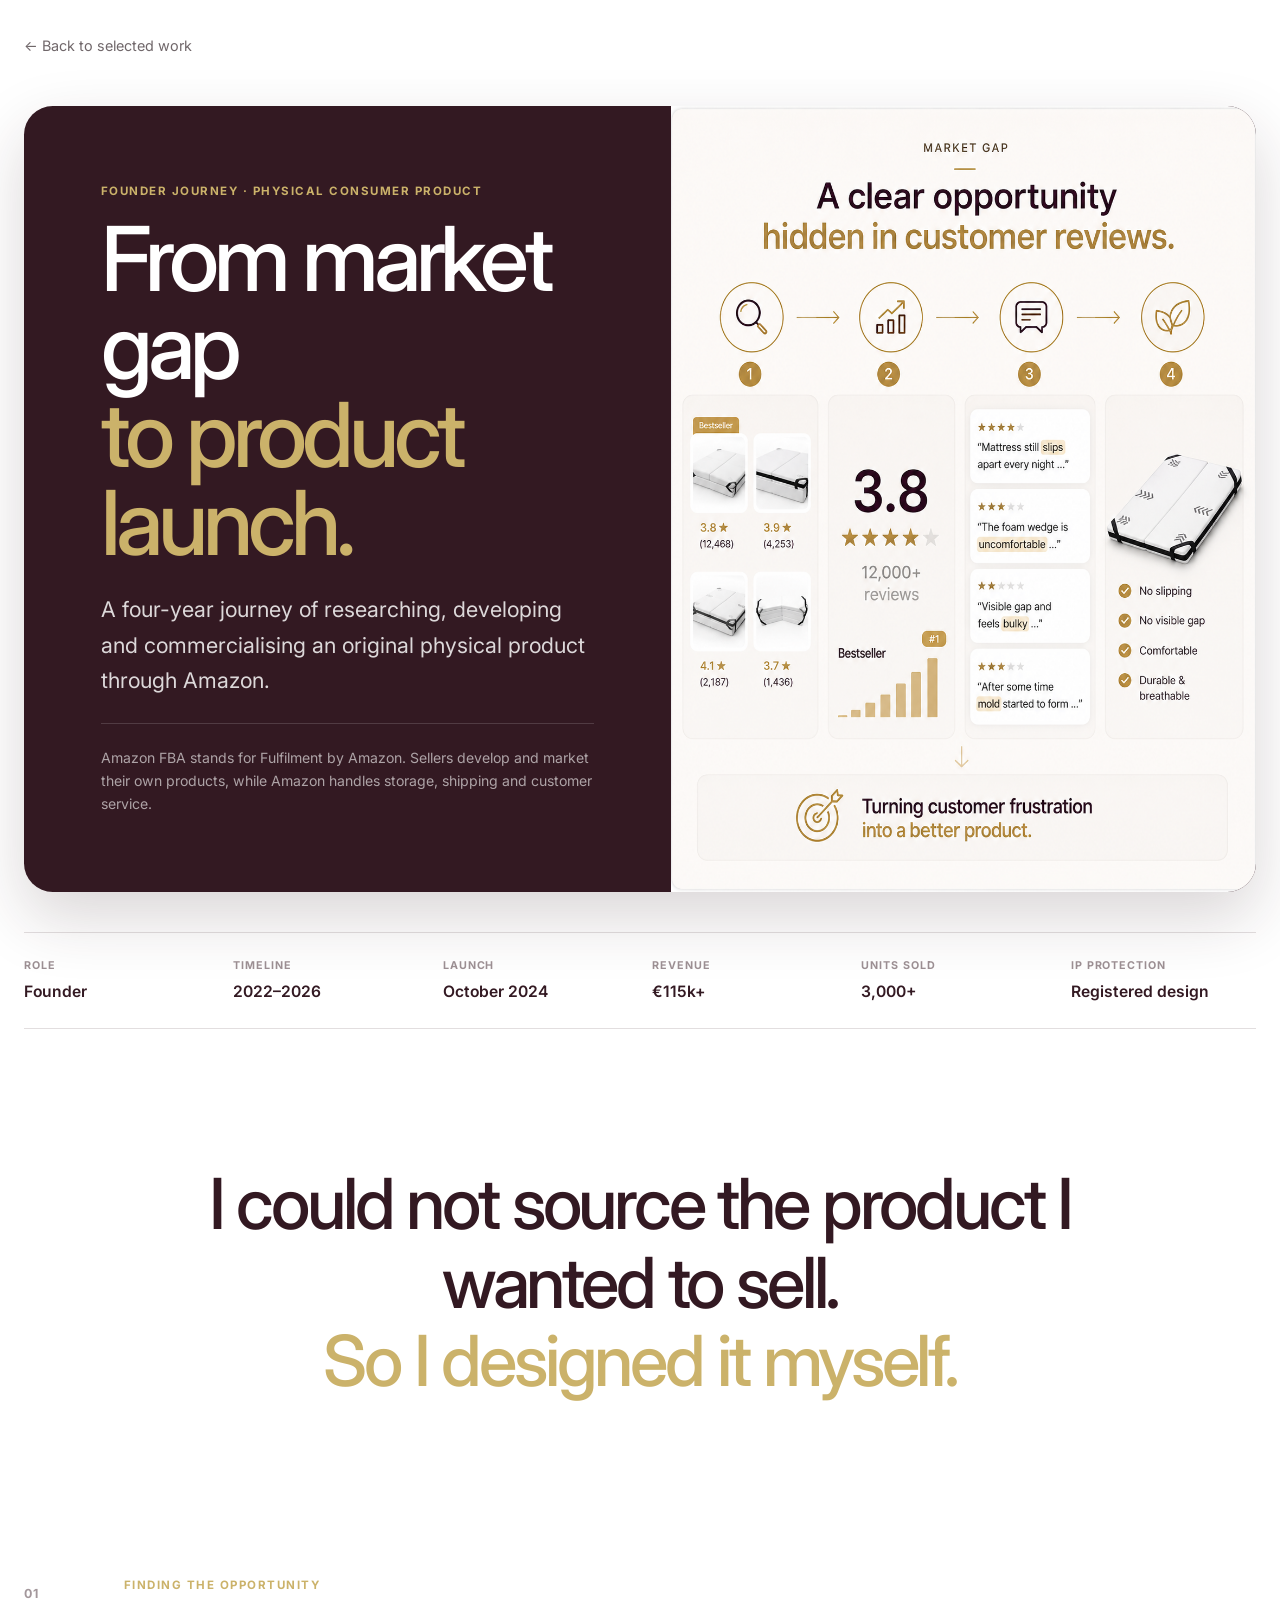
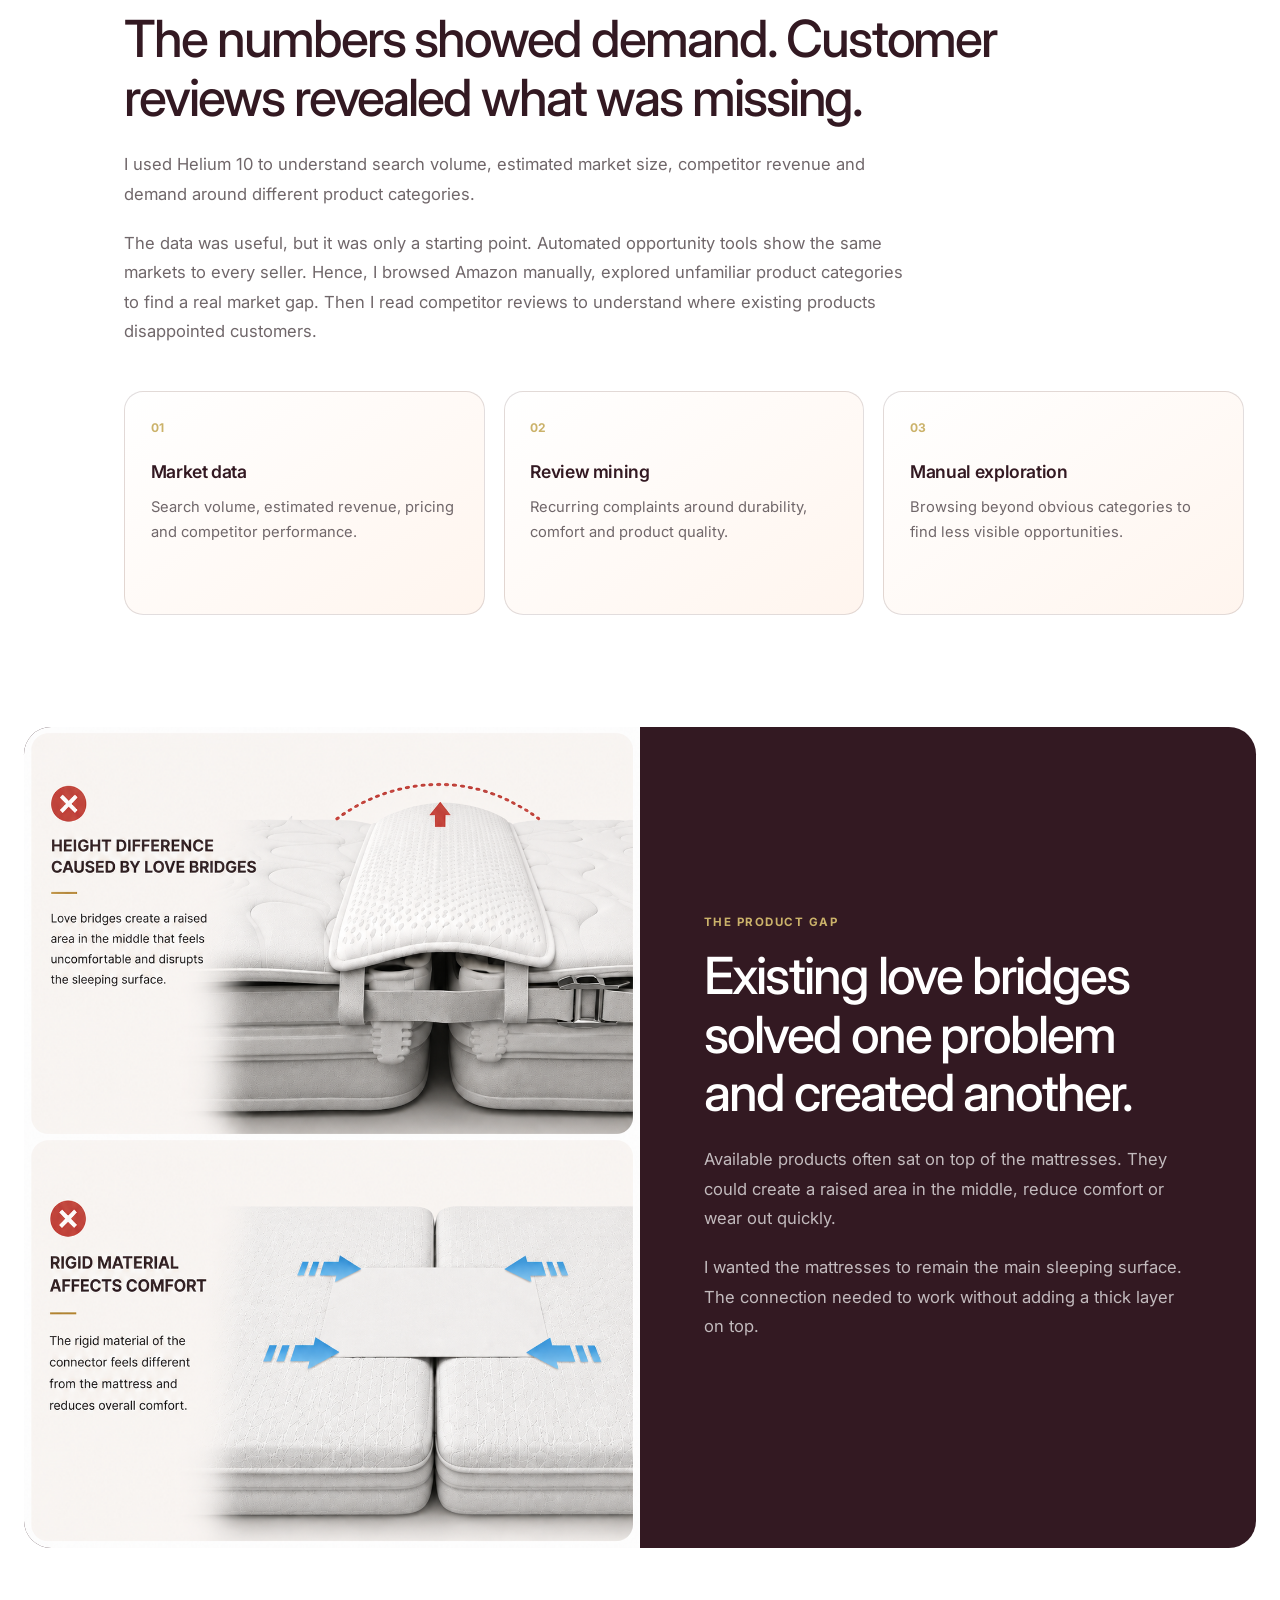
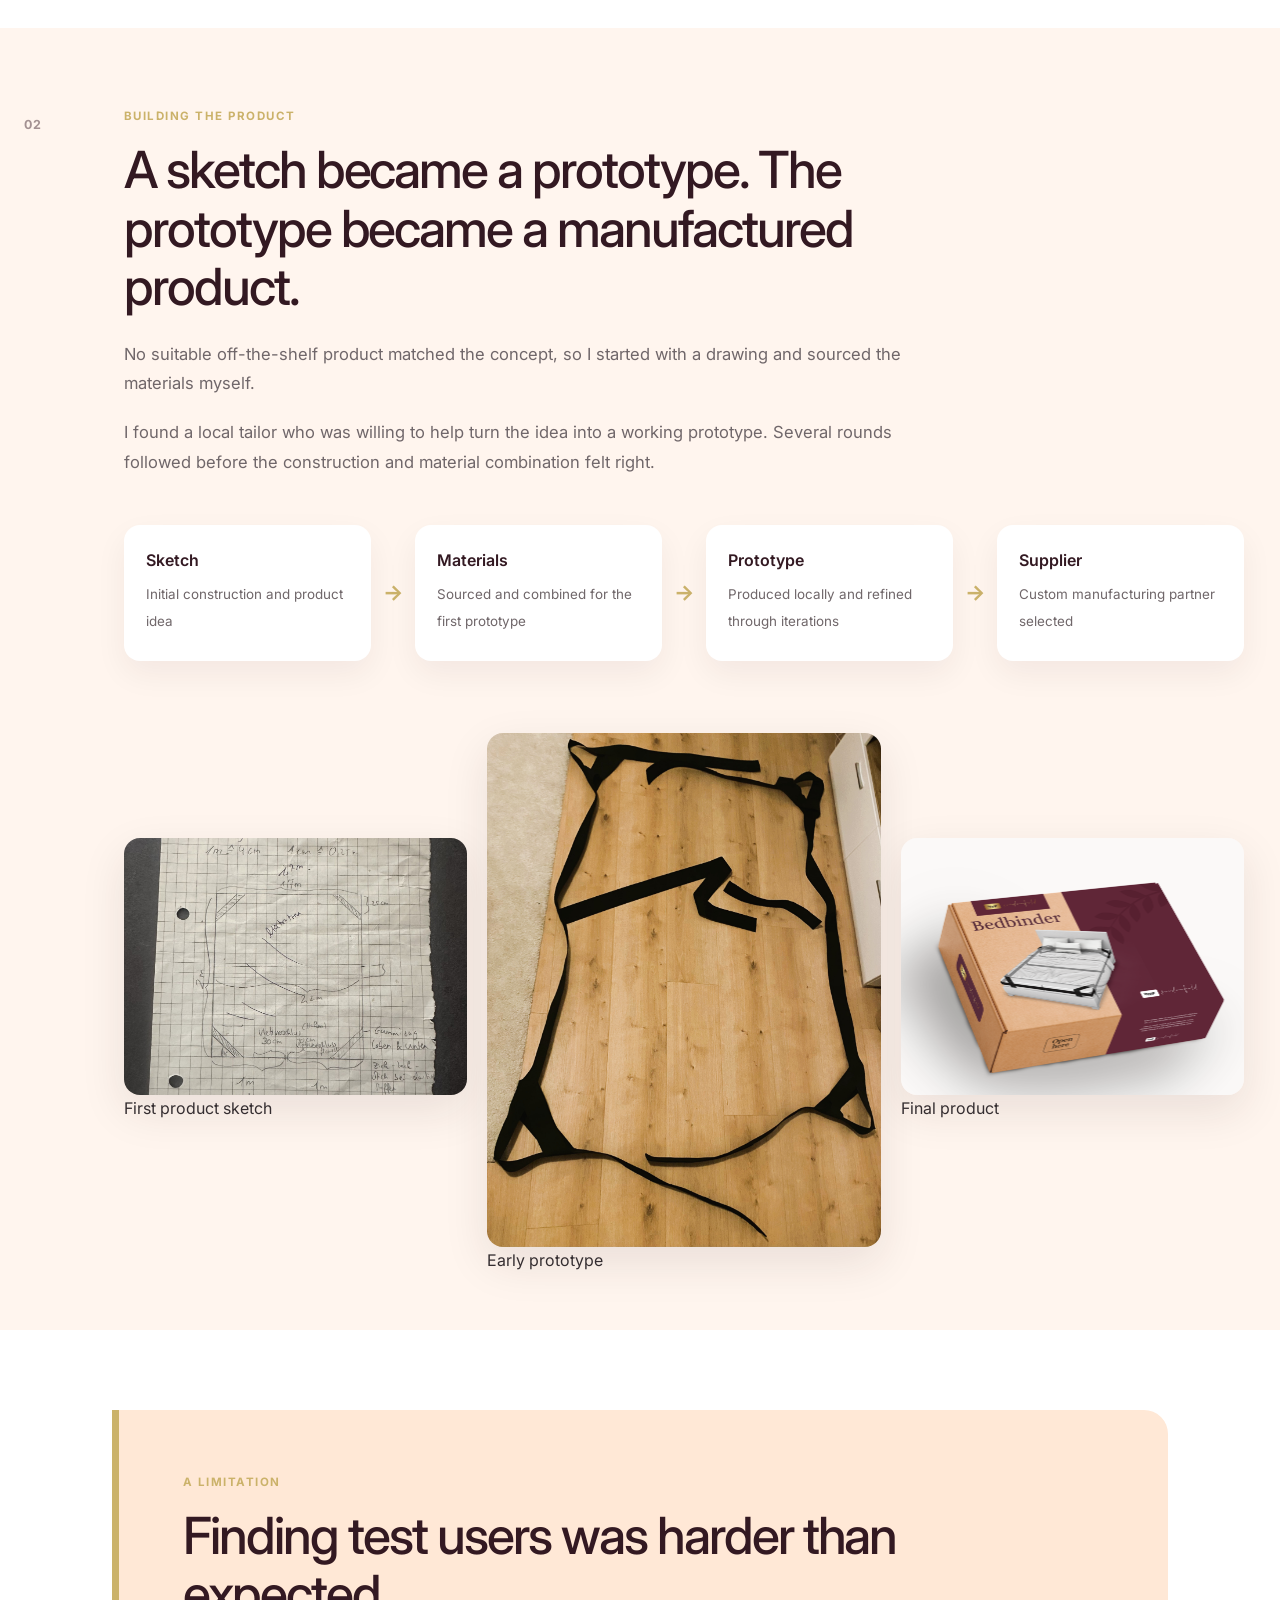
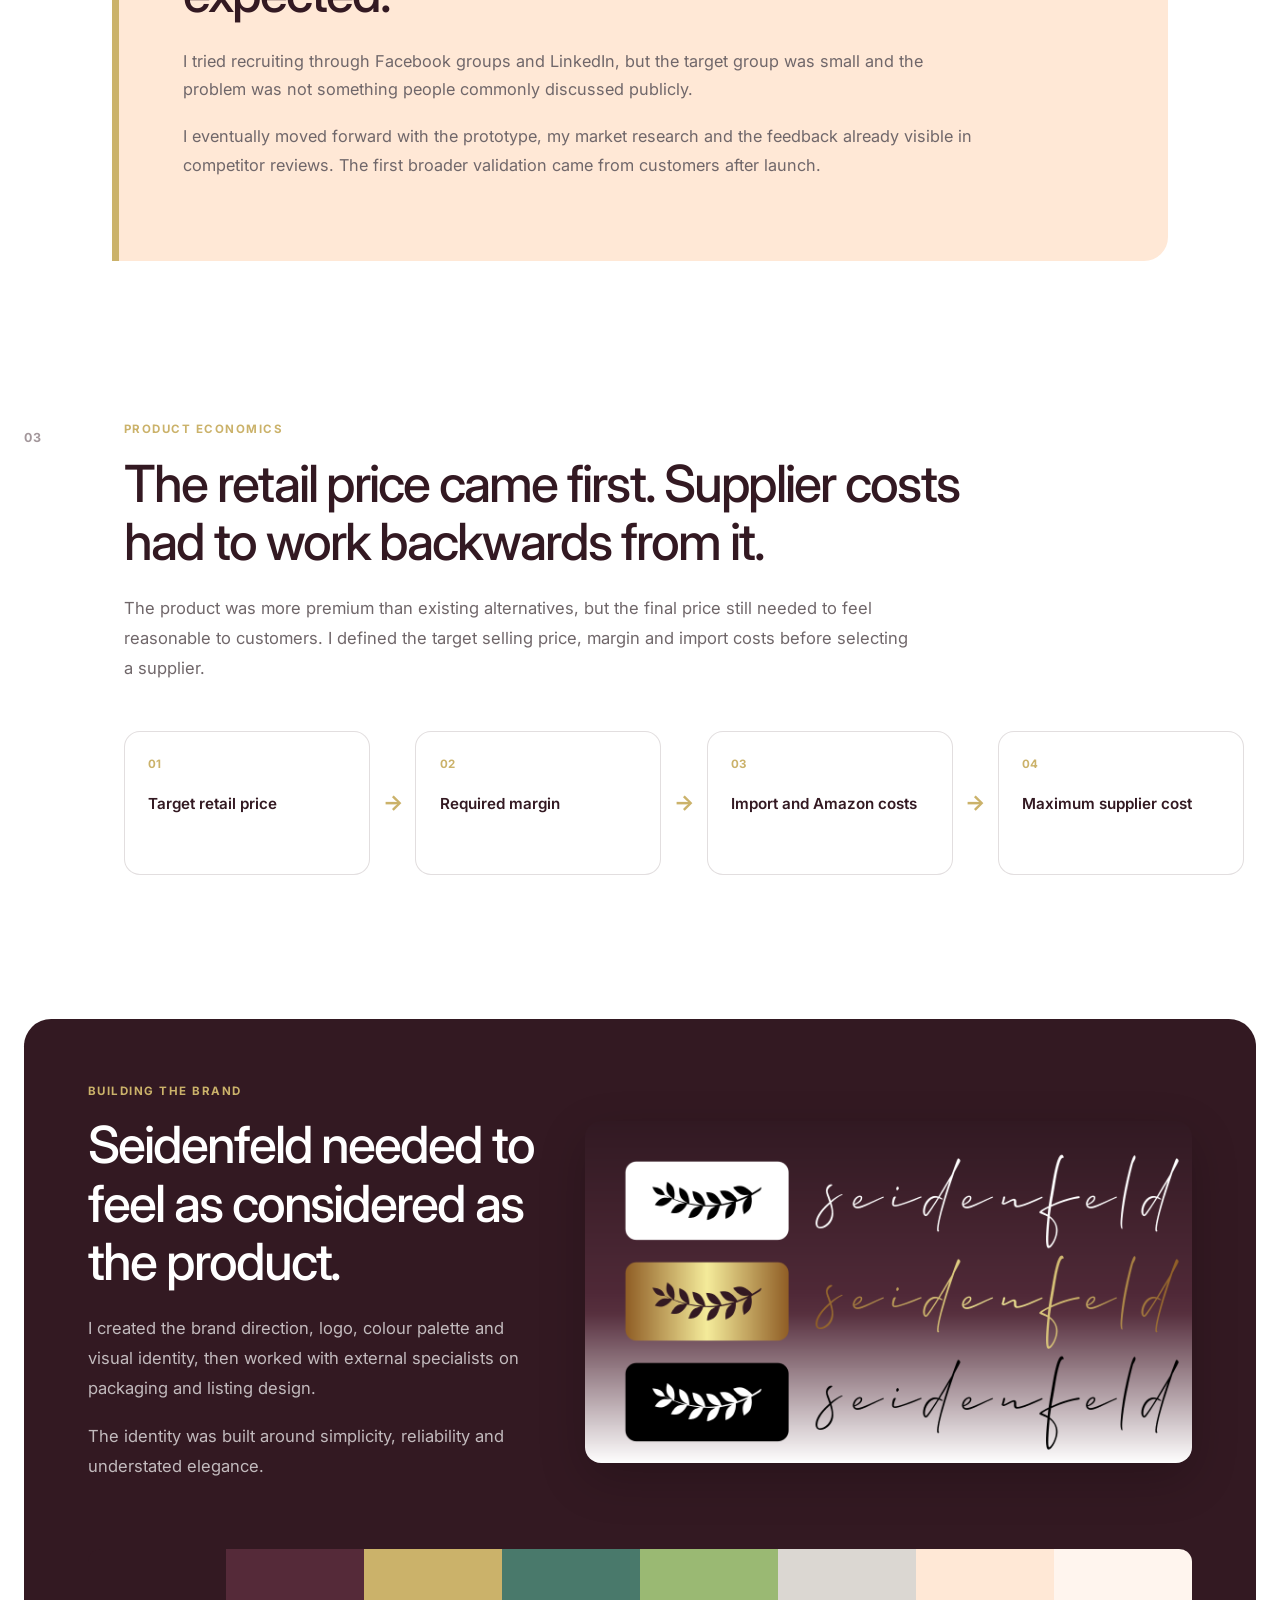
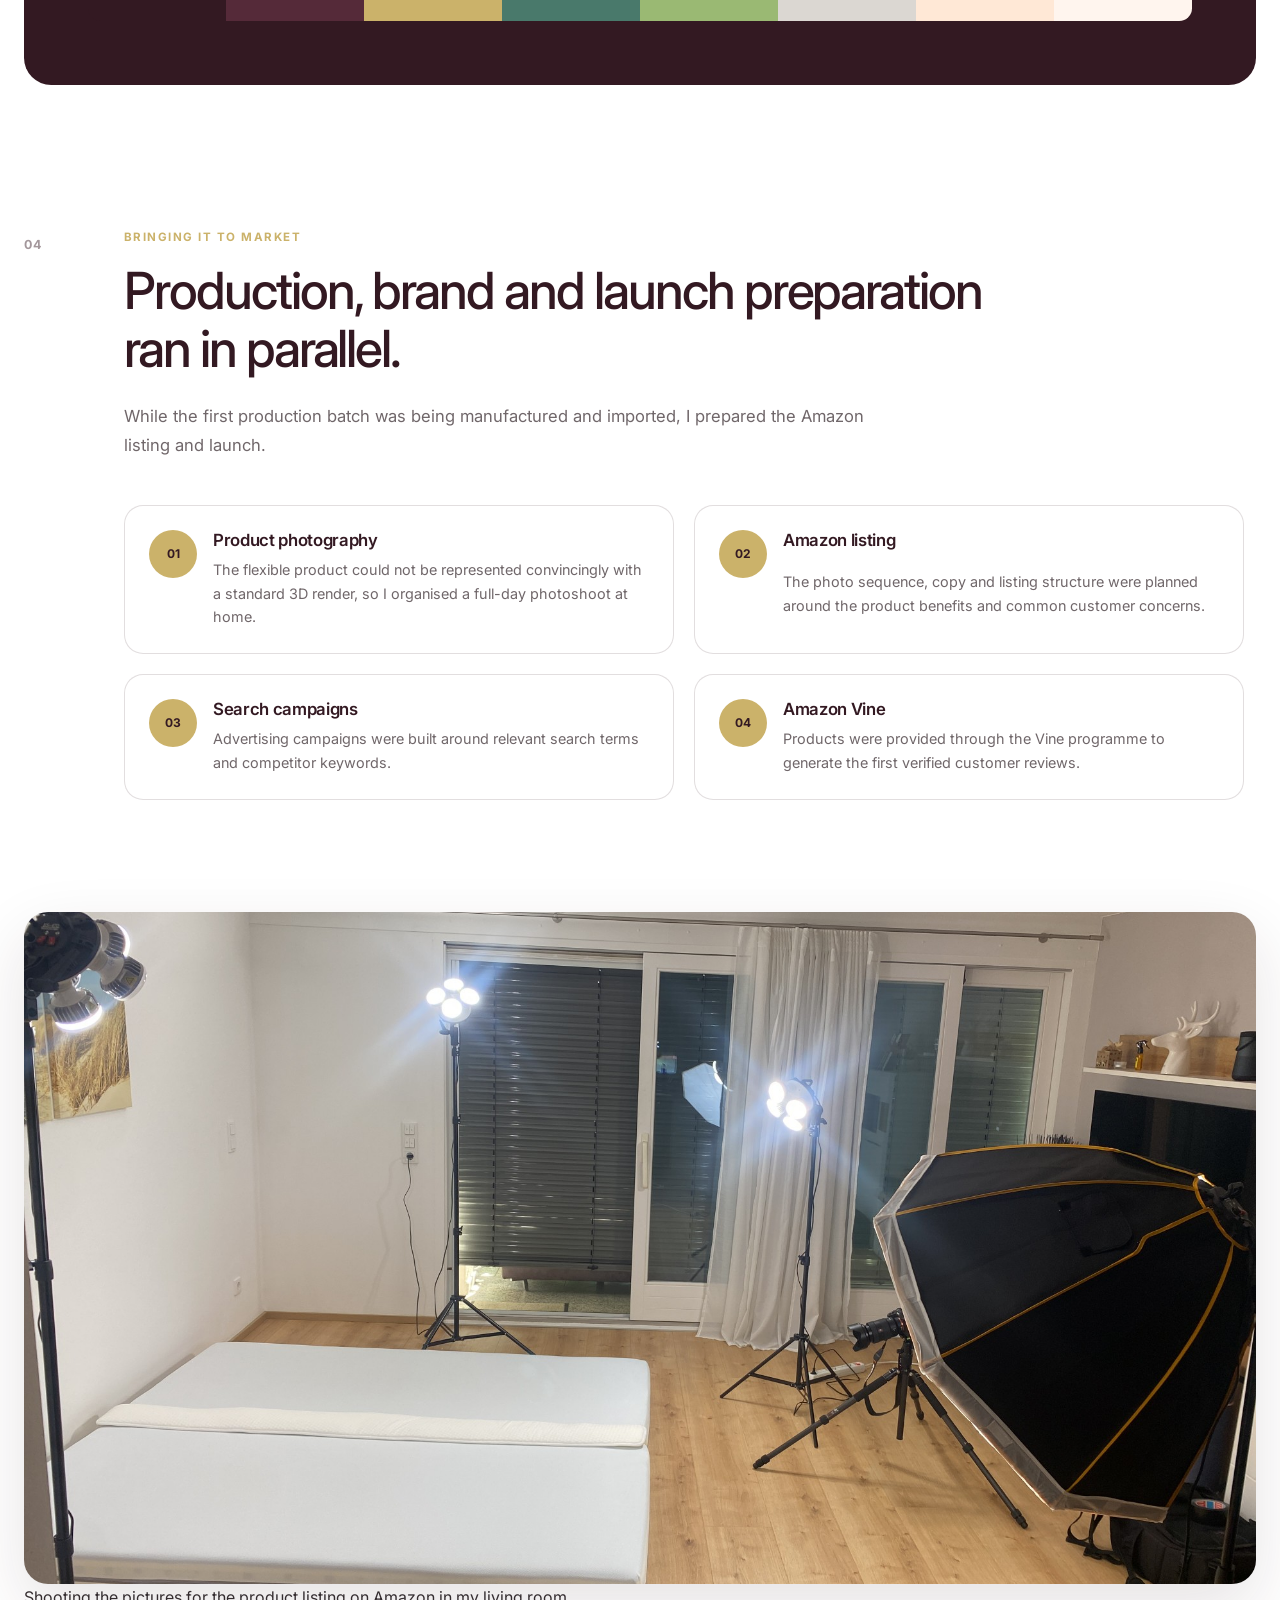
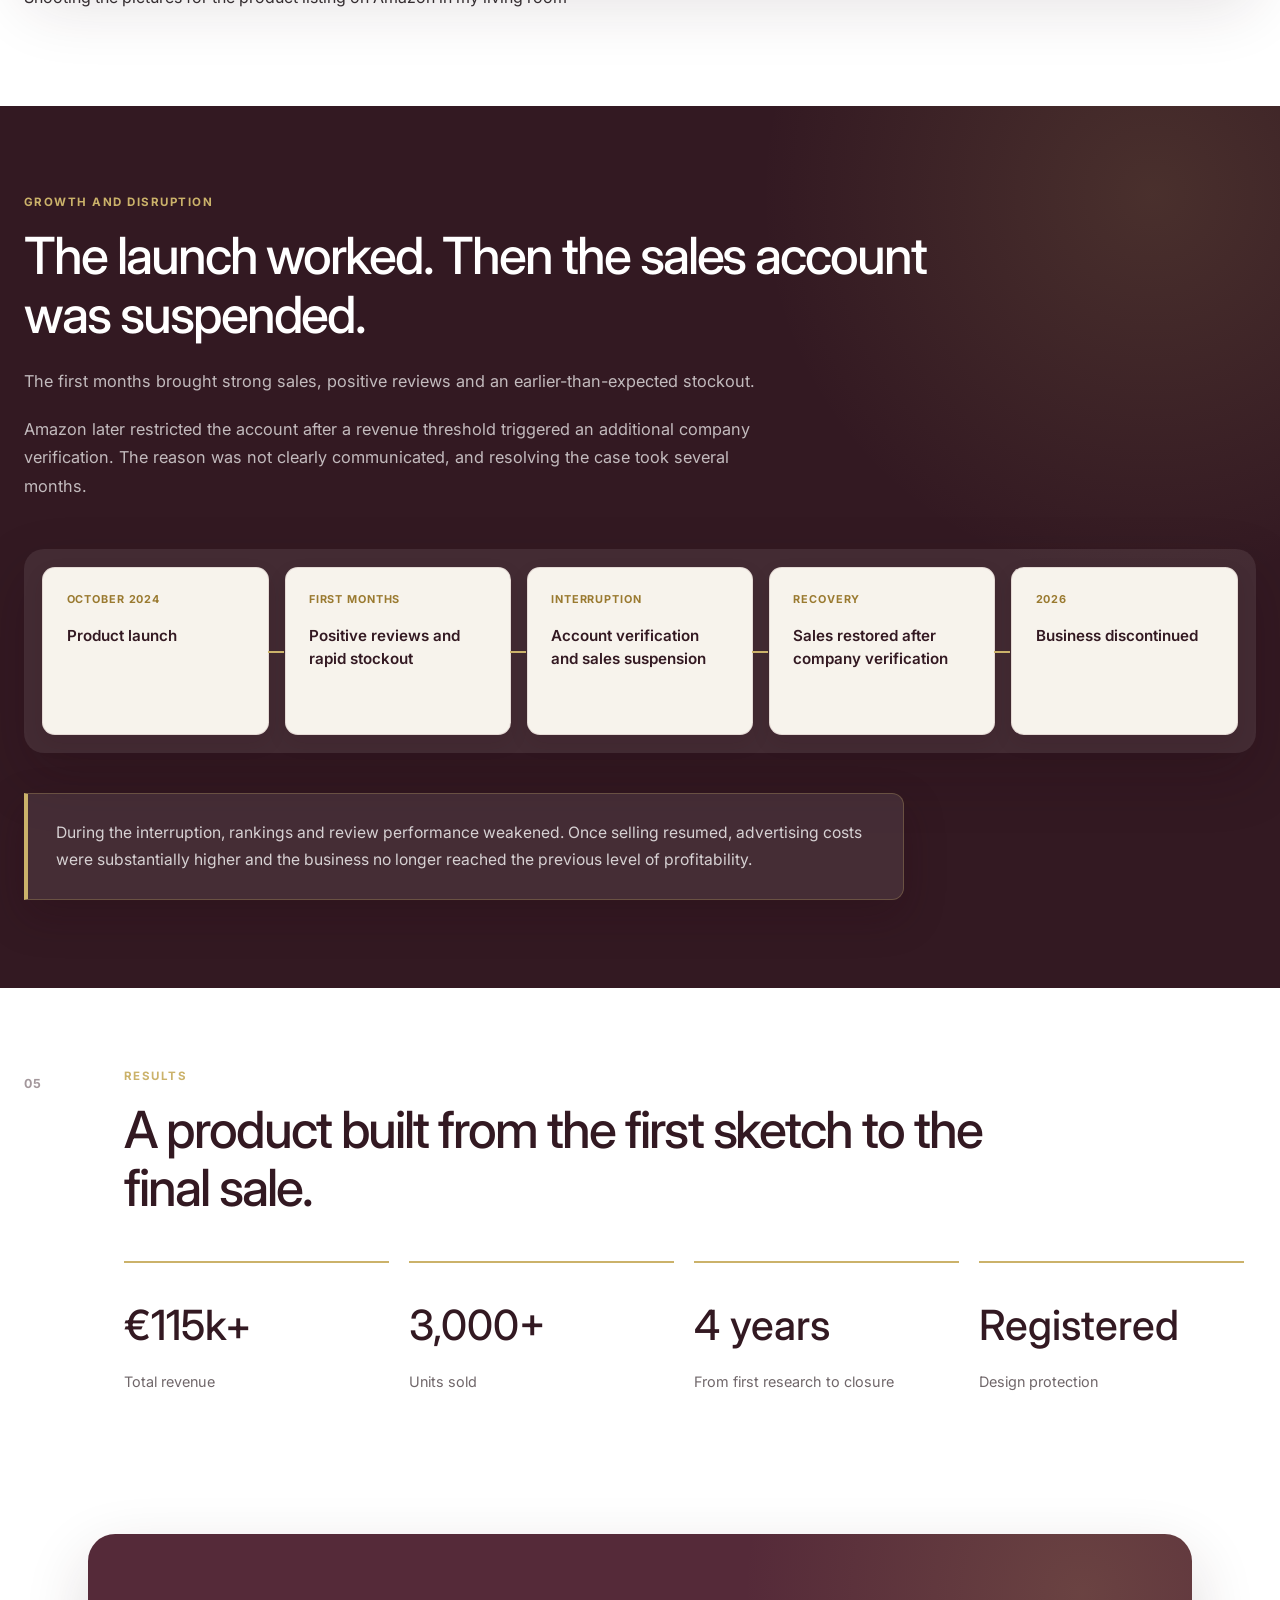
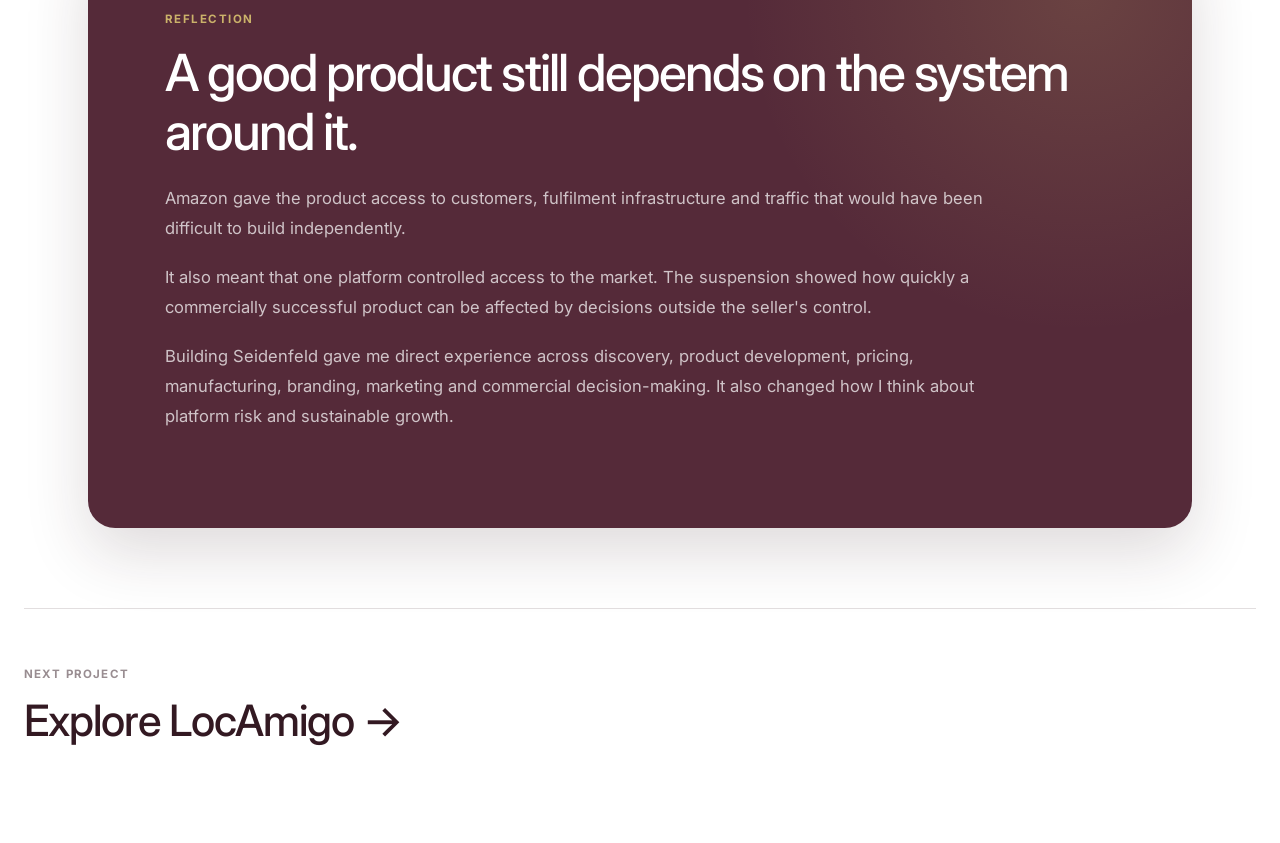
==== commit 5f6b1f12: "Finish FBA and refine portfolio layout" ====
--- a/Amazon-Business.html
+++ b/Amazon-Business.html
@@ -68,7 +68,7 @@
             <div class="seidenfeld-hero-image">
 
                 <img
-                    src="images/seidenfeld-product-hero.jpg"
+                    src="images/Amazon Market Opportunity.png"
                     alt="Seidenfeld product in a premium bedroom setting"
                 >
 
@@ -119,9 +119,9 @@
         <section class="seidenfeld-statement">
 
             <p>
-                The best product was not one I could source.
+                I could not source the product I wanted to sell.
                 <span>
-                    It was one I had to build myself.
+                    So I designed it myself.
                 </span>
             </p>
 
@@ -144,7 +144,7 @@
 
                 <h2>
                     The numbers showed demand.
-                    Customer reviews showed what was missing.
+                    Customer reviews revealed what was missing.
                 </h2>
 
                 <p>
@@ -156,8 +156,8 @@
                 <p>
                     The data was useful, but it was only a starting point.
                     Automated opportunity tools show the same markets to every
-                    seller. I also browsed Amazon manually, explored unfamiliar
-                    product categories and read competitor reviews to understand
+                    seller. Hence, I browsed Amazon manually, explored unfamiliar
+                    product categories to find a real market gap. Then I read competitor reviews to understand
                     where existing products disappointed customers.
                 </p>
 
@@ -225,7 +225,7 @@
             <div class="seidenfeld-split-image">
 
                 <img
-                    src="images/love-bridge-problem.jpg"
+                    src="images/FBA Competitor Analysis.png"
                     alt="The gap between two mattresses that the product was designed to solve"
                 >
 
@@ -331,7 +331,7 @@
 
                     <figure>
                         <img
-                            src="images/seidenfeld-sketch.jpg"
+                            src="images/Zeichnung Liebesbrücke_zugeschnitten.jpg"
                             alt="Original product sketch"
                         >
 
@@ -343,7 +343,7 @@
 
                     <figure>
                         <img
-                            src="images/seidenfeld-prototype.jpg"
+                            src="images/Bedbridge (1).jpg"
                             alt="Early Seidenfeld product prototype"
                         >
 
@@ -355,7 +355,7 @@
 
                     <figure>
                         <img
-                            src="images/seidenfeld-final-product.jpg"
+                            src="images/Bedbinder_03 - Kopie.png"
                             alt="Finished Seidenfeld product"
                         >
 
@@ -491,7 +491,7 @@
             <div class="seidenfeld-brand-visual">
 
                 <img
-                    src="images/seidenfeld-brand-board.jpg"
+                    src="images/Seidenfeld Logo Präsentation.png"
                     alt="Seidenfeld logo, colour palette and packaging design"
                 >
 
@@ -625,12 +625,12 @@
         <figure class="seidenfeld-wide-image">
 
             <img
-                src="images/seidenfeld-photoshoot.jpg"
+                src="images/Fotoshoot Liebesbrücke.jpeg"
                 alt="Behind the scenes of the Seidenfeld product photoshoot"
             >
 
             <figcaption>
-                Preparing the product listing during the first production run
+                Shooting the pictures for the product listing on Amazon in my living room
             </figcaption>
 
         </figure>
@@ -811,4 +811,15 @@
 
 </body>
 
-</html>+</html>
+
+<!-- images in order:
+ images/
+├── seidenfeld-product-hero.jpg
+├── love-bridge-problem.jpg
+├── seidenfeld-sketch.jpg
+├── seidenfeld-prototype.jpg
+├── seidenfeld-final-product.jpg
+├── seidenfeld-brand-board.jpg
+├── seidenfeld-photoshoot.jpg
+-->
--- a/assets/css/main.css
+++ b/assets/css/main.css
@@ -1637,40 +1637,7 @@
 
 /* Footer */
 
-	#footer {
-		-moz-transition: -moz-transform 0.325s ease-in-out, -moz-filter 0.325s ease-in-out, opacity 0.325s ease-in-out;
-		-webkit-transition: -webkit-transform 0.325s ease-in-out, -webkit-filter 0.325s ease-in-out, opacity 0.325s ease-in-out;
-		-ms-transition: -ms-transform 0.325s ease-in-out, -ms-filter 0.325s ease-in-out, opacity 0.325s ease-in-out;
-		transition: transform 0.325s ease-in-out, filter 0.325s ease-in-out, opacity 0.325s ease-in-out;
-		width: 100%;
-		max-width: 100%;
-		margin-top: 2rem;
-		text-align: center;
-	}
-
-		#footer .copyright {
-			letter-spacing: 0.2rem;
-			font-size: 0.6rem;
-			opacity: 0.75;
-			margin-bottom: 0;
-			text-transform: uppercase;
-		}
-
-		body.is-article-visible #footer {
-			-moz-transform: scale(0.95);
-			-webkit-transform: scale(0.95);
-			-ms-transform: scale(0.95);
-			transform: scale(0.95);
-			-moz-filter: blur(0.1rem);
-			-webkit-filter: blur(0.1rem);
-			-ms-filter: blur(0.1rem);
-			filter: blur(0.1rem);
-			opacity: 0;
-		}
-
-		body.is-preload #footer {
-			opacity: 0;
-		}
+
 		#header .logo {
 			width: 7rem !important;
 			height: 7rem !important;
@@ -1753,77 +1720,535 @@
     color: var(--text);
 }
 
-/* About section */
-
-#intro p {
-    line-height: 1.8;
-}
-
-#intro .about-intro {
-    font-size: 1.2rem;
+/* ==========================================================
+   ABOUT SECTION
+========================================================== */
+
+
+/* ----------------------------------------------------------
+   OUTER PANEL
+---------------------------------------------------------- */
+
+#main > article#about.about-panel {
+    --about-ink: #263532;
+    --about-ink-soft: #40514d;
+    --about-petrol: #316f68;
+    --about-petrol-dark: #245650;
+    --about-petrol-light: #e4efec;
+    --about-coral: #e98772;
+    --about-coral-light: #f9e1da;
+    --about-cream: #fbf8f3;
+    --about-white: #ffffff;
+    --about-muted: #68736f;
+    --about-line: rgba(38, 53, 50, 0.14);
+
+    width: min(76rem, calc(100vw - 3rem)) !important;
+    max-width: 76rem !important;
+    min-height: 0 !important;
+    height: auto !important;
+
+    overflow: visible !important;
+
+    padding: clamp(3.5rem, 6vw, 5rem) !important;
+
+    border-radius: 2rem !important;
+
+    background: var(--about-cream) !important;
+    color: var(--about-ink);
+
+    box-sizing: border-box;
+}
+
+#about,
+#about *,
+#about *::before,
+#about *::after {
+    box-sizing: border-box;
+}
+
+#about > .close {
+    top: 1.4rem;
+    right: 1.4rem;
+}
+
+#about section,
+#about div {
+    min-width: 0;
+    min-height: 0;
+}
+
+
+/* ----------------------------------------------------------
+   SHARED TEXT
+---------------------------------------------------------- */
+
+.about-label {
+    margin: 0 0 1rem;
+
+    color: var(--about-coral);
+
+    font-size: 0.72rem;
+    font-weight: 700;
+    letter-spacing: 0.13em;
+    line-height: 1.4;
+
+    text-transform: uppercase;
+}
+
+.about-body-text,
+.about-approach-copy p,
+.about-why-copy p {
+    margin: 0;
+
+    color: var(--about-muted);
+
+    font-size: 1rem;
+    line-height: 1.75;
+}
+
+
+/* ----------------------------------------------------------
+   INTRO
+---------------------------------------------------------- */
+
+.about-intro {
+    display: grid;
+    grid-template-columns:
+        minmax(0, 1.2fr)
+        minmax(17rem, 0.8fr);
+
+    gap: clamp(2.5rem, 6vw, 5rem);
+    align-items: center;
+
+    padding-bottom: 4.5rem;
+}
+
+.about-intro-copy h2 {
+    max-width: 45rem;
+
+    margin: 0 0 1.75rem;
+
+    color: var(--about-ink);
+
+    font-size: clamp(2.9rem, 5.8vw, 5rem);
     font-weight: 500;
-    line-height: 1.7;
-}
-
-#intro h3 {
-    margin-top: 2.5rem;
-    margin-bottom: 1rem;
-}
-
-/* Close button */
-
-#main article .close:before {
-    background-image: url("data:image/svg+xml;charset=utf8,%3Csvg xmlns='http://www.w3.org/2000/svg' width='20px' height='20px' viewBox='0 0 20 20'%3E%3Cstyle%3Eline %7B stroke: %23171717%3B stroke-width: 1.5%3B %7D%3C/style%3E%3Cline x1='2' y1='2' x2='18' y2='18' /%3E%3Cline x1='18' y1='2' x2='2' y2='18' /%3E%3C/svg%3E");
-}
-
-#main article .close:hover:before {
-    background-color: rgba(23, 23, 23, 0.05);
-}
-
-#main article .close:active:before {
-    background-color: rgba(23, 23, 23, 0.1);
-}
-
-/* Mobile */
+    letter-spacing: -0.055em;
+    line-height: 1.03;
+
+    text-transform: none;
+}
+
+.about-intro-copy h2 span {
+    display: block;
+
+    color: var(--about-petrol);
+}
+
+.about-lead {
+    max-width: 46rem;
+
+    margin: 0 0 1.4rem;
+
+    color: var(--about-ink-soft);
+
+    font-size: clamp(1.12rem, 2vw, 1.38rem);
+    line-height: 1.68;
+}
+
+.about-body-text {
+    max-width: 45rem;
+}
+
+
+/* ----------------------------------------------------------
+   PORTRAIT
+---------------------------------------------------------- */
+
+.about-intro-visual {
+    display: flex;
+    justify-content: flex-end;
+}
+
+.about-portrait {
+    position: relative;
+
+    overflow: hidden;
+
+    width: min(100%, 22rem);
+
+    border-radius: 48% 48% 1.5rem 1.5rem;
+
+    background: var(--about-petrol-light);
+
+    box-shadow:
+        0 1.5rem 3.5rem rgba(38, 53, 50, 0.12);
+}
+
+.about-portrait::before {
+    content: "";
+
+    position: absolute;
+    inset: 1rem;
+
+    z-index: 0;
+
+    border: 1px solid rgba(255, 255, 255, 0.35);
+    border-radius: inherit;
+
+    pointer-events: none;
+}
+
+.about-portrait img {
+    position: relative;
+    z-index: 1;
+
+    display: block;
+
+    width: 100%;
+    aspect-ratio: 4 / 5;
+
+    object-fit: cover;
+    object-position: center;
+}
+
+
+/* ----------------------------------------------------------
+   PRODUCT APPROACH
+---------------------------------------------------------- */
+
+.about-approach {
+    display: grid;
+    grid-template-columns:
+        minmax(16rem, 0.85fr)
+        minmax(24rem, 1.15fr);
+
+    gap: clamp(2rem, 5vw, 4rem);
+    align-items: center;
+
+    margin-bottom: 4rem;
+    padding: clamp(2.5rem, 5vw, 4rem);
+
+    border-radius: 1.5rem;
+
+    background:
+        radial-gradient(
+            circle at 90% 10%,
+            rgba(233, 135, 114, 0.18),
+            transparent 30%
+        ),
+        var(--about-ink);
+
+    box-shadow:
+        0 1.4rem 3.5rem rgba(38, 53, 50, 0.12);
+}
+
+/* FINAL ABOUT COLOR OVERRIDE */
+
+#main > article#about.about-panel .about-approach-heading h2 {
+    color: #ffffff !important;
+}
+
+#main > article#about.about-panel .about-approach-heading h2 span {
+    color: #e98772 !important;
+}
+
+#main > article#about.about-panel .about-approach-copy p {
+    color: rgba(255, 255, 255, 0.78) !important;
+}
+
+#main > article#about.about-panel .about-approach-heading h2 {
+    max-width: 31rem;
+    margin: 0;
+
+    color: #ffffff !important;
+
+    font-size: clamp(2.2rem, 4.3vw, 3.7rem);
+    font-weight: 500;
+    letter-spacing: -0.045em;
+    line-height: 1.08;
+
+    text-transform: none;
+}
+
+#main > article#about.about-panel .about-approach-heading h2 span {
+    display: block;
+    color: #e98772 !important;
+}
+
+#main > article#about.about-panel .about-approach-copy p {
+    max-width: 41rem;
+    margin: 0;
+
+    color: rgba(255, 255, 255, 0.78) !important;
+
+    font-size: 1.03rem;
+    line-height: 1.78;
+}
+
+#main > article#about.about-panel .about-approach .about-label {
+    color: rgba(255, 255, 255, 0.65) !important;
+}
+
+/* ----------------------------------------------------------
+   VALUES
+---------------------------------------------------------- */
+
+.about-values {
+    display: grid;
+    grid-template-columns: repeat(3, minmax(0, 1fr));
+
+    overflow: hidden;
+
+    margin-bottom: 4rem;
+
+    border: 1px solid var(--about-line);
+    border-radius: 1.4rem;
+
+    background: var(--about-white);
+
+    box-shadow:
+        0 1rem 2.8rem rgba(38, 53, 50, 0.06);
+}
+
+.about-value-card {
+    min-height: 16rem;
+
+    padding: clamp(1.75rem, 3vw, 2.4rem);
+}
+
+.about-value-card + .about-value-card {
+    border-left: 1px solid var(--about-line);
+}
+
+.about-value-card:nth-child(2) {
+    background: var(--about-petrol-light);
+}
+
+.about-value-number {
+    display: block;
+
+    margin-bottom: 2.2rem;
+
+    color: var(--about-coral);
+
+    font-size: 0.72rem;
+    font-weight: 700;
+}
+
+.about-value-card h3 {
+    margin: 0 0 0.75rem;
+
+    color: var(--about-ink);
+
+    font-size: 1.28rem;
+    font-weight: 600;
+    line-height: 1.35;
+
+    text-transform: none;
+}
+
+.about-value-card p {
+    margin: 0;
+
+    color: var(--about-muted);
+
+    font-size: 0.92rem;
+    line-height: 1.68;
+}
+
+
+/* ----------------------------------------------------------
+   WHY PRODUCT MANAGEMENT
+---------------------------------------------------------- */
+
+.about-why {
+    display: grid;
+    grid-template-columns:
+        minmax(15rem, 0.75fr)
+        minmax(26rem, 1.25fr);
+
+    gap: clamp(2rem, 6vw, 5rem);
+    align-items: start;
+
+    padding: clamp(2.5rem, 5vw, 4rem);
+
+    border-radius: 1.5rem;
+
+    background:
+        linear-gradient(
+            135deg,
+            var(--about-coral-light),
+            var(--about-white)
+        );
+}
+
+.about-why-heading h2 {
+    max-width: 27rem;
+
+    margin: 0;
+
+    color: var(--about-ink);
+
+    font-size: clamp(2.1rem, 4vw, 3.4rem);
+    font-weight: 500;
+    letter-spacing: -0.045em;
+    line-height: 1.1;
+
+    text-transform: none;
+}
+
+.about-why-copy p {
+    max-width: 46rem;
+
+    margin-bottom: 1.2rem;
+}
+
+.about-why-copy p:last-child {
+    margin-bottom: 0;
+}
+
+
+/* ==========================================================
+   TABLET
+========================================================== */
+
+@media screen and (max-width: 980px) {
+
+    #main > article#about.about-panel {
+        width: min(100vw - 2rem, 76rem) !important;
+    }
+
+    .about-intro {
+        grid-template-columns: 1fr;
+
+        gap: 2.75rem;
+    }
+
+    .about-intro-visual {
+        justify-content: flex-start;
+    }
+
+    .about-portrait {
+        width: min(22rem, 70%);
+    }
+
+    .about-approach,
+    .about-why {
+        grid-template-columns: 1fr;
+
+        gap: 1.75rem;
+    }
+
+    .about-approach-heading h2,
+    .about-why-heading h2 {
+        max-width: 43rem;
+    }
+
+    .about-values {
+        grid-template-columns: 1fr;
+    }
+
+    .about-value-card {
+        min-height: 0;
+    }
+
+    .about-value-card + .about-value-card {
+        border-top: 1px solid var(--about-line);
+        border-left: 0;
+    }
+}
+
+
+/* ==========================================================
+   MOBILE
+========================================================== */
 
 @media screen and (max-width: 736px) {
-    #main article {
-        padding: 4rem 2rem 2rem;
-    }
-}
+
+    #main > article#about.about-panel {
+        width: calc(100vw - 1rem) !important;
+        max-width: none !important;
+
+        padding:
+            4rem
+            1.25rem
+            2rem !important;
+
+        border-radius: 1.2rem !important;
+    }
+
+    #about > .close {
+        top: 1rem;
+        right: 1rem;
+    }
+
+    .about-intro {
+        gap: 2rem;
+
+        padding-bottom: 3rem;
+    }
+
+    .about-intro-copy h2 {
+        font-size: 2.65rem;
+    }
+
+    .about-lead {
+        font-size: 1.05rem;
+    }
+
+    .about-portrait {
+        width: 100%;
+        max-width: none;
+
+        border-radius: 1.2rem;
+    }
+
+    .about-approach,
+    .about-why {
+        margin-bottom: 3rem;
+        padding: 2rem 1.5rem;
+
+        border-radius: 1rem;
+    }
+
+    .about-approach-heading h2,
+    .about-why-heading h2 {
+        font-size: 2rem;
+    }
+
+    .about-values {
+        margin-bottom: 3rem;
+
+        border-radius: 1rem;
+    }
+
+    .about-value-card {
+        padding: 1.5rem;
+    }
+
+    .about-value-number {
+        margin-bottom: 1.3rem;
+    }
+}
+
+
+/* ==========================================================
+   VERY SMALL SCREENS
+========================================================== */
 
 @media screen and (max-width: 480px) {
-    #main article {
-        padding: 3.5rem 1.5rem 1.5rem;
-    }
-}
-/* Contact */
-
-#contact .contact-intro {
-    max-width: 42rem;
-    font-size: 1.1rem;
-    line-height: 1.8;
-    color: var(--text-light);
-}
-
-#contact .contact-links {
-    display: flex;
-    flex-wrap: wrap;
-    gap: 0.75rem;
-    margin-top: 2rem;
-}
-
-#contact .contact-links .button {
-    margin: 0;
-}
-
-@media screen and (max-width: 480px) {
-    #contact .contact-links {
-        flex-direction: column;
-    }
-
-    #contact .contact-links .button {
-        width: 100%;
+
+    #main > article#about.about-panel {
+        width: calc(100vw - 0.5rem) !important;
+
+        padding:
+            3.75rem
+            1rem
+            1.5rem !important;
+    }
+
+    .about-intro-copy h2 {
+        font-size: 2.35rem;
     }
 }
 /* ======================================================
@@ -2507,16 +2932,12 @@
     align-items: center;
     margin-top: 3rem;
     padding: 3rem;
-    border: 1px solid #ececec;
+    border: 1px solid #eeeeee;
     border-radius: 1.75rem;
-    background:
-        radial-gradient(
-            circle at 78% 45%,
-            rgba(233, 0, 99, 0.055),
-            transparent 35%
-        ),
-        #fafafa;
-}
+    background: #ffffff;
+    box-shadow: 0 18px 45px rgba(31, 38, 34, 0.06);
+  }
+
 
 
 /* Prototype text column */
@@ -2593,27 +3014,34 @@
     display: flex;
     flex-direction: column;
     align-items: center;
+    gap: 1.25rem;
     min-width: 0;
-}
-
-.prototype-image {
+    padding: 0;
+    border: 0;
+    border-radius: 0;
+    background: transparent;
+    box-shadow: none;
+  }
+  
+  .prototype-image {
     display: block;
     width: 100%;
     max-width: 46rem;
     height: auto;
     margin: 0 auto;
-    object-fit: contain;
+    border-radius: 20px;
     filter: drop-shadow(0 1.5rem 1.8rem rgba(0, 0, 0, 0.12));
-    transition:
-        transform 0.35s ease,
-        filter 0.35s ease;
-}
-
-.prototype-visual:hover .prototype-image {
+    transition: transform 0.35s ease, filter 0.35s ease;
+  }
+  
+  .prototype-visual:hover .prototype-image {
     transform: translateY(-0.45rem) scale(1.01);
     filter: drop-shadow(0 1.8rem 2rem rgba(0, 0, 0, 0.16));
-}
-
+  }
+  
+  .prototype-button {
+    align-self: flex-start;
+  }
 
 /* Prototype button */
 
@@ -2621,6 +3049,9 @@
     display: inline-flex;
     align-items: center;
     justify-content: center;
+    align-self: center;
+    margin: 0 auto;
+    width: fit-content;
     gap: 0.65rem;
     margin-top: 1.75rem;
     padding: 0.95rem 1.7rem;
@@ -3336,6 +3767,7 @@
 ---------------------------------------------------------- */
 
 .activity-hero {
+    position: relative;
     max-width: 62rem;
     padding: 3.5rem 0 2.75rem;
 }
@@ -3389,7 +3821,47 @@
     line-height: 1.65;
 }
 
-
+.activity-hero-link {
+    position: absolute;
+    top: 68%;
+    left: calc(100% + 1.5rem);
+
+    display: inline-flex;
+    align-items: center;
+    gap: 0.65rem;
+    padding: 0.95rem 1.3rem;
+    border-radius: 999px;
+    background: var(--activity-yellow);
+    color: var(--activity-blue-dark);
+    font-size: 0.95rem;
+    font-weight: 700;
+    text-decoration: none;
+    white-space: nowrap;
+    box-shadow: 0 0.5rem 1.25rem rgba(253, 196, 0, 0.24);
+    transition:
+        background-color 0.25s ease,
+        box-shadow 0.25s ease,
+        transform 0.25s ease;
+}
+
+.activity-hero-link span {
+    font-size: 1.15rem;
+    line-height: 1;
+}
+
+.activity-hero-link:hover {
+    background: #ffffff;
+    box-shadow: 0 0.8rem 1.7rem rgba(18, 55, 135, 0.14);
+    transform: translateY(-0.2rem);
+}
+
+/* Auf kleineren Displays bleibt der Button unter dem Intro. */
+@media (max-width: 70rem) {
+    .activity-hero-link {
+        position: static;
+        margin-top: 1.5rem;
+    }
+}
 /* ----------------------------------------------------------
    PROJECT FACTS
 ---------------------------------------------------------- */
@@ -3604,7 +4076,18 @@
     font-size: 0.86rem;
     line-height: 1.6;
 }
-
+.activity-before-step {
+    transition:
+        transform 0.25s ease,
+        background-color 0.25s ease,
+        box-shadow 0.25s ease;
+}
+
+.activity-before-step:hover {
+    background: rgba(18, 55, 135, 0.04);
+    box-shadow: 0 0.8rem 2rem rgba(18, 55, 135, 0.1);
+    transform: translateY(-0.25rem);
+}
 
 /* ----------------------------------------------------------
    INITIATIVE
@@ -3663,7 +4146,30 @@
     font-weight: 500;
     line-height: 1.65;
 }
-
+.activity-initiative-copy {
+    transition:
+        transform 0.25s ease,
+        background-color 0.25s ease,
+        box-shadow 0.25s ease;
+}
+
+.activity-initiative-copy:hover {
+    background: rgba(255, 255, 255, 0.15);
+    box-shadow: 0 0.8rem 2rem rgba(18, 55, 135, 0.1);
+    transform: translateY(-0.25rem);
+}
+.activity-initiative-quote {
+    transition:
+        transform 0.25s ease,
+        box-shadow 0.25s ease;
+}
+
+.activity-initiative-quote:hover {
+    background:
+              var(--activity-blue-light);
+    box-shadow: 0 0.8rem 2rem rgba(18, 55, 135, 0.18);
+    transform: translateY(-0.25rem);
+}
 
 /* ----------------------------------------------------------
    BLUE SOLUTION SECTION
@@ -3703,18 +4209,23 @@
     color: rgba(255, 255, 255, 0.74);
 }
 
-.activity-solution-grid {
+/* ----------------------------------------------------------
+   BLUE SOLUTION FLOW
+---------------------------------------------------------- */
+
+.activity-solution-flow {
     display: grid;
-    grid-template-columns: repeat(3, minmax(0, 1fr));
-    gap: 1rem;
+    grid-template-columns: repeat(5, minmax(0, 1fr));
+    gap: 0.85rem;
     margin-top: 2.5rem;
 }
 
-.activity-solution-card {
-    min-height: 13.5rem;
-    padding: 1.6rem;
-    border: 1px solid rgba(255, 255, 255, 0.14);
-    border-radius: 1.2rem;
+.activity-solution-step {
+    position: relative;
+    min-height: 14.5rem;
+    padding: 1.4rem;
+    border: 1px solid rgba(255, 255, 255, 0.2);
+    border-radius: 1.1rem;
     background: rgba(255, 255, 255, 0.09);
     backdrop-filter: blur(0.5rem);
     transition:
@@ -3722,12 +4233,31 @@
         background-color 0.25s ease;
 }
 
-.activity-solution-card:hover {
-    background: rgba(255, 255, 255, 0.14);
-    transform: translateY(-0.25rem);
-}
-
-.activity-solution-icon {
+    .activity-solution-step:hover {
+        background: rgba(255, 255, 255, 0.15);
+        transform: translateY(-0.25rem);
+    }
+
+.activity-solution-step:not(:last-child)::after {
+    content: "→";
+    position: absolute;
+    top: 50%;
+    right: -0.75rem;
+    z-index: 2;
+    display: flex;
+    align-items: center;
+    justify-content: center;
+    width: 1.5rem;
+    height: 1.5rem;
+    border-radius: 50%;
+    background: var(--activity-blue);
+    color: var(--activity-yellow);
+    font-size: 0.9rem;
+    font-weight: 700;
+    transform: translateY(-50%);
+}
+
+.activity-solution-step > span {
     display: flex;
     align-items: center;
     justify-content: center;
@@ -3741,7 +4271,7 @@
     font-weight: 700;
 }
 
-.activity-solution-card h3 {
+.activity-solution-step h3 {
     margin: 0 0 0.65rem;
     color: #ffffff;
     font-size: 1.05rem;
@@ -3750,74 +4280,63 @@
     text-transform: none;
 }
 
-.activity-solution-card p {
+.activity-solution-step p {
     margin: 0;
-    color: rgba(255, 255, 255, 0.7);
+    color: rgba(255, 255, 255, 0.74);
     font-size: 0.9rem;
     line-height: 1.65;
 }
 
-
-/* ----------------------------------------------------------
-   NEW FLOW
----------------------------------------------------------- */
-
-.activity-new-flow {
-    max-width: 54rem;
-    margin-top: 2.75rem;
-}
-
-.activity-flow-step {
-    display: grid;
-    grid-template-columns: 3.5rem minmax(0, 1fr);
-    gap: 1.25rem;
-    align-items: start;
-    padding: 1.4rem 1.5rem;
-    border: 1px solid var(--activity-line);
-    border-radius: 1.15rem;
-    background: #ffffff;
-    box-shadow: 0 0.8rem 2rem rgba(18, 55, 135, 0.045);
-}
-
-.activity-flow-number {
-    display: flex;
+/* Der Flow bleibt auf kleineren Screens horizontal lesbar. */
+@media (max-width: 62rem) {
+    .activity-solution-flow {
+        grid-template-columns: repeat(5, minmax(13rem, 1fr));
+        overflow-x: auto;
+        padding-bottom: 0.85rem;
+        scrollbar-color: rgba(255, 255, 255, 0.45) transparent;
+    }
+}
+
+@media (max-width: 40rem) {
+    .activity-solution-step {
+        min-height: 13rem;
+    }
+}
+.activity-solution-link {
+    display: inline-flex;
     align-items: center;
-    justify-content: center;
-    width: 3.5rem;
-    height: 3.5rem;
-    border-radius: 50%;
-    background: var(--activity-yellow-soft);
-    color: var(--activity-blue);
-    font-size: 0.82rem;
-    font-weight: 700;
-}
-
-.activity-flow-step h3 {
-    margin: 0 0 0.35rem;
-    color: var(--activity-text);
-    font-size: 1.05rem;
+    gap: 0.55rem;
+    margin-top: 1.5rem;
+    padding: 0.8rem 1.1rem;
+    border: 1px solid rgba(255, 255, 255, 0.42);
+    border-radius: 999px;
+    color: #ffffff;
+    font-size: 0.9rem;
     font-weight: 600;
-    line-height: 1.4;
-    text-transform: none;
-}
-
-.activity-flow-step p {
-    margin: 0;
-    color: var(--activity-muted);
-    font-size: 0.92rem;
-    line-height: 1.6;
-}
-
-.activity-flow-arrow {
-    width: 3.5rem;
-    padding: 0.55rem 0;
-    color: var(--activity-blue);
-    font-size: 1.25rem;
-    font-weight: 700;
-    text-align: center;
-}
-
-
+    text-decoration: none;
+    transition:
+        background-color 0.25s ease,
+        border-color 0.25s ease,
+        color 0.25s ease,
+        transform 0.25s ease;
+}
+
+.activity-solution-link span {
+    color: var(--activity-yellow);
+    font-size: 1.1rem;
+    line-height: 1;
+}
+
+.activity-solution-link:hover {
+    border-color: var(--activity-yellow);
+    background: var(--activity-yellow);
+    color: var(--activity-blue-dark);
+    transform: translateY(-0.2rem);
+}
+
+.activity-solution-link:hover span {
+    color: var(--activity-blue-dark);
+}
 /* ----------------------------------------------------------
    IMPACT
 ---------------------------------------------------------- */
@@ -5405,7 +5924,6 @@
 /* ----------------------------------------------------------
    GALLERY
 ---------------------------------------------------------- */
-
 .seidenfeld-gallery {
     display: grid;
     grid-template-columns: 1fr 1.15fr 1fr;
@@ -5416,10 +5934,16 @@
 
 .seidenfeld-gallery figure {
     margin: 0;
+    position: relative;
+    z-index: 1;
 }
 
 .seidenfeld-gallery figure:nth-child(2) {
     transform: translateY(1.5rem);
+}
+
+.seidenfeld-gallery figure:hover {
+    z-index: 10;
 }
 
 .seidenfeld-gallery img {
@@ -5429,15 +5953,20 @@
     border-radius: 1rem;
     object-fit: cover;
     box-shadow: 0 1rem 2.8rem rgba(51, 25, 34, 0.1);
-}
-
-.seidenfeld-gallery figcaption,
-.seidenfeld-wide-image figcaption {
-    margin-top: 0.75rem;
-    color: var(--sf-muted);
-    font-size: 0.78rem;
-}
-
+
+    transition: transform 0.3s ease, box-shadow 0.3s ease;
+}
+.seidenfeld-gallery figure:nth-child(2) img {
+    aspect-ratio: auto;
+    height: auto;
+    object-fit: contain;
+}
+
+.seidenfeld-gallery img:hover {
+    transform: scale(1.75);
+    box-shadow: 0 1.5rem 3.5rem rgba(51, 25, 34, 0.18);
+    cursor: zoom-in;
+}
 
 /* ----------------------------------------------------------
    LIMITATION CARD
@@ -5625,7 +6154,7 @@
 
 
 /* ----------------------------------------------------------
-   DARK CHALLENGE SECTION
+   Growth & Set back 
 ---------------------------------------------------------- */
 
 .seidenfeld-dark-section {
@@ -5659,30 +6188,40 @@
     line-height: 1.75;
 }
 
+/* Heller Zeitstrahl innerhalb des dunklen Bereichs */
 .seidenfeld-timeline {
     display: grid;
     grid-template-columns: repeat(5, minmax(0, 1fr));
     gap: 1rem;
     margin-top: 3rem;
+    padding: 1.15rem;
+    border-radius: 1.25rem;
+    background: rgba(255, 255, 255, 0.08);
+    box-shadow: 0 1.5rem 3.5rem rgba(34, 7, 18, 0.22);
 }
 
 .seidenfeld-timeline article {
     position: relative;
-    min-height: 9rem;
-    padding: 1.4rem;
-    border: 1px solid rgba(255, 255, 255, 0.12);
-    border-radius: 1rem;
-    background: rgba(255, 255, 255, 0.06);
-}
-
+    display: flex;
+    flex-direction: column;
+    min-height: 10.5rem;
+    padding: 1.45rem;
+    border: 1px solid rgba(89, 25, 41, 0.12);
+    border-radius: 0.8rem;
+    background: #f7f3ec;
+    box-shadow: 0 0.5rem 1.2rem rgba(38, 12, 20, 0.1);
+}
+
+/* Verbindung zwischen den einzelnen Timeline-Schritten */
 .seidenfeld-timeline article::after {
-    content: "";
     position: absolute;
+    z-index: 2;
     top: 50%;
     right: -1rem;
     width: 1rem;
-    height: 1px;
-    background: rgba(203, 178, 106, 0.5);
+    height: 2px;
+    background: var(--sf-gold);
+    content: "";
 }
 
 .seidenfeld-timeline article:last-child::after {
@@ -5692,35 +6231,78 @@
 .seidenfeld-timeline span {
     display: block;
     margin-bottom: 1rem;
-    color: var(--sf-gold);
-    font-size: 0.7rem;
+    color: #9a7a30;
+    font-size: 0.68rem;
     font-weight: 700;
-    letter-spacing: 0.06em;
+    letter-spacing: 0.08em;
     text-transform: uppercase;
 }
 
 .seidenfeld-timeline strong {
-    color: var(--sf-white);
-    font-size: 0.92rem;
+    color: var(--sf-burgundy);
+    font-size: 0.95rem;
     line-height: 1.5;
 }
 
+/* Die ersten beiden Kennzahlen bewusst prominent setzen */
+.seidenfeld-timeline article:first-child strong {
+    color: var(--sf-burgundy);
+}
+
+.seidenfeld-timeline article:first-child strong em {
+    display: block;
+    margin-top: 0.5rem;
+    color: #8d7130;
+    font-size: 1.08rem;
+    font-style: normal;
+    font-weight: 700;
+    line-height: 1.35;
+}
+
+/* Kommentar / Fazit unter dem Zeitstrahl */
 .seidenfeld-dark-note {
     max-width: 55rem;
     margin-top: 2.5rem;
-    padding: 1.5rem;
-    border-left: 3px solid var(--sf-gold);
-    background: rgba(255, 255, 255, 0.05);
+    padding: 1.6rem 1.75rem;
+    border: 1px solid rgba(203, 178, 106, 0.28);
+    border-left: 4px solid var(--sf-gold);
+    border-radius: 0 0.75rem 0.75rem 0;
+    background: rgba(255, 255, 255, 0.09);
+    box-shadow: 0 1rem 2.5rem rgba(34, 7, 18, 0.25);
 }
 
 .seidenfeld-dark-note p {
     margin: 0;
-    color: rgba(255, 255, 255, 0.67);
-    font-size: 0.95rem;
+    color: rgba(255, 255, 255, 0.78);
+    font-size: 0.98rem;
     line-height: 1.7;
 }
 
-
+@media (max-width: 850px) {
+    .seidenfeld-timeline {
+        grid-template-columns: repeat(2, minmax(0, 1fr));
+    }
+
+    .seidenfeld-timeline article::after {
+        display: none;
+    }
+}
+
+@media (max-width: 560px) {
+    .seidenfeld-dark-section {
+        padding-top: 4rem;
+        padding-bottom: 4rem;
+    }
+
+    .seidenfeld-timeline {
+        grid-template-columns: 1fr;
+        padding: 0.75rem;
+    }
+
+    .seidenfeld-timeline article {
+        min-height: auto;
+    }
+}
 /* ----------------------------------------------------------
    RESULTS
 ---------------------------------------------------------- */
@@ -6040,4 +6622,1348 @@
     .seidenfeld-next-project a:hover {
         transform: none;
     }
+}
+/* ==========================================================
+   EXPERIENCE PAGE
+========================================================== */
+
+/* ==========================================================
+   Experience: äußerer Container wie About
+========================================================== */
+
+body.experience-page {
+    padding: 1.5rem;
+    background: #f2efea;
+}
+
+.experience-shell {
+    width: min(76rem, 100%);
+    min-height: calc(100vh - 3rem);
+    margin: 0 auto;
+    overflow: hidden;
+    border: 1px solid rgba(36, 51, 48, 0.1);
+    border-radius: 2rem;
+    background: var(--exp-cream);
+    box-shadow: 0 1.5rem 4rem rgba(36, 51, 48, 0.12);
+}
+
+/* Der Inhalt bleibt innen auf deinem bestehenden Raster */
+.experience-header,
+.experience-main {
+    width: min(78rem, calc(100% - 6rem));
+}
+
+/* Der Header bekommt etwas mehr Luft innerhalb der Karte */
+.experience-header {
+    padding-top: 2.5rem;
+}
+
+@media screen and (max-width: 736px) {
+    body.experience-page {
+        padding: 0.5rem;
+    }
+
+    .experience-shell {
+        min-height: calc(100vh - 1rem);
+        border-radius: 1.2rem;
+    }
+
+    .experience-header,
+    .experience-main {
+        width: calc(100% - 2.5rem);
+    }
+
+    .experience-header {
+        padding-top: 1.5rem;
+    }
+}
+/* Dunkler International-Abschnitt:
+   bis an die Kanten der Experience-Karte, nicht des Browsers */
+.experience-shell .experience-international {
+    margin-right: -3rem;
+    margin-left: -3rem;
+    padding-right: 3rem;
+    padding-left: 3rem;
+}
+
+/* Gleiches Verhalten auf Mobile */
+@media screen and (max-width: 736px) {
+    .experience-shell .experience-international {
+        margin-right: -1.25rem;
+        margin-left: -1.25rem;
+        padding-right: 1.25rem;
+        padding-left: 1.25rem;
+    }
+}
+.experience-shell {
+    overflow: hidden;
+}
+/* ----------------------------------------------------------
+   PAGE VARIABLES
+---------------------------------------------------------- */
+
+body.experience-page {
+    --exp-ink: #243330;
+    --exp-ink-soft: #41534f;
+    --exp-petrol: #316f68;
+    --exp-petrol-dark: #245650;
+    --exp-petrol-light: #dcebe7;
+    --exp-coral: #e98772;
+    --exp-coral-light: #f9ded6;
+    --exp-sand: #e8d5b8;
+    --exp-sand-light: #f7f0e6;
+    --exp-cream: #fbf8f3;
+    --exp-white: #ffffff;
+    --exp-muted: #6e7875;
+    --exp-line: rgba(36, 51, 48, 0.14);
+
+    background: var(--exp-cream);
+    color: var(--exp-ink);
+}
+
+.experience-page *,
+.experience-page *::before,
+.experience-page *::after {
+    box-sizing: border-box;
+}
+
+.experience-header,
+.experience-main {
+    width: min(78rem, calc(100% - 3rem));
+    margin-right: auto;
+    margin-left: auto;
+}
+
+
+/* ----------------------------------------------------------
+   BACK LINK
+---------------------------------------------------------- */
+
+.experience-header {
+    padding: 2rem 0;
+}
+
+.experience-back {
+    display: inline-flex;
+    align-items: center;
+    border: 0;
+    color: var(--exp-muted);
+    font-size: 0.9rem;
+    font-weight: 400;
+    letter-spacing: 0;
+    text-decoration: none;
+    text-transform: none;
+    transition:
+        color 0.2s ease,
+        transform 0.2s ease;
+}
+
+.experience-back:hover {
+    color: var(--exp-petrol-dark);
+    transform: translateX(-0.25rem);
+}
+
+
+/* ----------------------------------------------------------
+   SHARED TYPOGRAPHY
+---------------------------------------------------------- */
+
+.experience-eyebrow {
+    margin: 0 0 1rem;
+    color: var(--exp-coral);
+    font-size: 0.72rem;
+    font-weight: 700;
+    letter-spacing: 0.13em;
+    line-height: 1.4;
+    text-transform: uppercase;
+}
+
+
+/* ----------------------------------------------------------
+   HERO
+---------------------------------------------------------- */
+
+.experience-hero {
+    position: relative;
+    overflow: hidden;
+    padding: clamp(4rem, 9vw, 7.5rem) 0 clamp(4rem, 8vw, 6.5rem);
+}
+
+.experience-hero::before {
+    content: "";
+    position: absolute;
+    top: 2rem;
+    right: -9rem;
+    width: 24rem;
+    height: 24rem;
+    border-radius: 50%;
+    background: var(--exp-petrol-light);
+    opacity: 0.8;
+}
+
+.experience-hero::after {
+    content: "";
+    position: absolute;
+    top: 12rem;
+    right: 5rem;
+    width: 8rem;
+    height: 8rem;
+    border-radius: 50%;
+    background: var(--exp-coral-light);
+}
+
+.experience-hero > * {
+    position: relative;
+    z-index: 1;
+}
+
+.experience-hero h1 {
+    max-width: 68rem;
+    margin: 0 0 2rem;
+    color: var(--exp-ink);
+    font-size: clamp(3.4rem, 8vw, 6.9rem);
+    font-weight: 500;
+    letter-spacing: -0.06em;
+    line-height: 0.97;
+    text-transform: none;
+}
+
+.experience-hero h1 span {
+    display: block;
+    color: var(--exp-petrol);
+}
+
+.experience-intro {
+    max-width: 52rem;
+    margin: 0 0 1rem;
+    color: var(--exp-muted);
+    font-size: clamp(1.08rem, 2vw, 1.34rem);
+    line-height: 1.72;
+}
+
+
+/* ----------------------------------------------------------
+   VALUES
+---------------------------------------------------------- */
+
+.experience-values {
+    display: grid;
+    grid-template-columns: repeat(3, minmax(0, 1fr));
+    overflow: hidden;
+    margin-bottom: 7rem;
+    border: 1px solid var(--exp-line);
+    border-radius: 1.6rem;
+    background: var(--exp-white);
+    box-shadow: 0 1.4rem 3.5rem rgba(36, 51, 48, 0.07);
+}
+
+.experience-values article {
+    min-height: 17rem;
+    padding: clamp(2rem, 4vw, 3rem);
+}
+
+.experience-values article + article {
+    border-left: 1px solid var(--exp-line);
+}
+
+.experience-values article:nth-child(2) {
+    background: var(--exp-petrol-light);
+}
+
+.experience-value-number {
+    display: block;
+    margin-bottom: 2.5rem;
+    color: var(--exp-coral);
+    font-size: 0.75rem;
+    font-weight: 700;
+}
+
+.experience-values h2 {
+    margin: 0 0 0.8rem;
+    color: var(--exp-ink);
+    font-size: 1.35rem;
+    font-weight: 600;
+    letter-spacing: -0.025em;
+    line-height: 1.3;
+    text-transform: none;
+}
+
+.experience-values p {
+    margin: 0;
+    color: var(--exp-muted);
+    font-size: 0.93rem;
+    line-height: 1.68;
+}
+
+
+/* ----------------------------------------------------------
+   STORY INTRODUCTION
+---------------------------------------------------------- */
+
+.experience-story {
+    padding-bottom: 6rem;
+}
+
+.experience-story-heading {
+    max-width: 58rem;
+    margin-bottom: 4.5rem;
+}
+
+.experience-story-heading h2,
+.experience-international-copy h2,
+.experience-education-heading h2,
+.experience-closing h2 {
+    margin: 0 0 1.4rem;
+    color: var(--exp-ink);
+    font-size: clamp(2.2rem, 5vw, 4rem);
+    font-weight: 500;
+    letter-spacing: -0.045em;
+    line-height: 1.1;
+    text-transform: none;
+}
+
+.experience-story-heading > p:not(.experience-eyebrow),
+.experience-international-copy > p:not(.experience-eyebrow),
+.experience-closing > p:not(.experience-eyebrow) {
+    max-width: 50rem;
+    margin: 0;
+    color: var(--exp-muted);
+    font-size: 1.05rem;
+    line-height: 1.78;
+}
+
+
+/* ----------------------------------------------------------
+   EXPERIENCE TIMELINE
+---------------------------------------------------------- */
+
+.experience-timeline {
+    position: relative;
+}
+
+.experience-timeline::before {
+    content: "";
+    position: absolute;
+    top: 0;
+    bottom: 0;
+    left: 12.45rem;
+    width: 1px;
+    background: var(--exp-line);
+}
+
+.experience-entry {
+    position: relative;
+    display: grid;
+    grid-template-columns: 13rem 1.5rem 1fr;
+    gap: 1.25rem;
+    padding-bottom: 5rem;
+}
+
+
+.experience-entry:last-child {
+    padding-bottom: 0;
+}
+
+.experience-entry-marker {
+    position: relative;
+    display: flex;
+    justify-content: center;
+    padding-top: 0.35rem;
+}
+
+.experience-entry-marker span {
+    position: relative;
+    z-index: 2;
+    display: block;
+    width: 0.95rem;
+    height: 0.95rem;
+    border: 0.23rem solid var(--exp-cream);
+    border-radius: 50%;
+    background: var(--exp-petrol);
+    box-shadow: 0 0 0 1px var(--exp-petrol);
+}
+
+.experience-entry-featured .experience-entry-marker span,
+.experience-entry-founder .experience-entry-marker span {
+    background: var(--exp-coral);
+    box-shadow: 0 0 0 1px var(--exp-coral);
+}
+
+.experience-entry-meta {
+    display: flex;
+    flex-direction: column;
+    gap: 0.5rem;
+    padding-top: 0.1rem;
+    text-align: right;
+}
+
+.experience-date {
+    color: var(--exp-ink);
+    font-size: 0.84rem;
+    font-weight: 700;
+    line-height: 1.4;
+}
+
+.experience-location {
+    color: var(--exp-muted);
+    font-size: 0.78rem;
+    line-height: 1.45;
+}
+
+.experience-entry-content {
+    padding: clamp(1.7rem, 4vw, 2.7rem);
+    border: 1px solid var(--exp-line);
+    border-radius: 1.4rem;
+    background: var(--exp-white);
+    box-shadow: 0 1rem 2.8rem rgba(36, 51, 48, 0.06);
+    transition:
+        transform 0.25s ease,
+        box-shadow 0.25s ease;
+}
+
+.experience-entry-content:hover {
+    transform: translateY(-0.2rem);
+    box-shadow: 0 1.4rem 3.4rem rgba(36, 51, 48, 0.09);
+}
+
+.experience-entry-featured .experience-entry-content {
+    background:
+        radial-gradient(
+            circle at 94% 6%,
+            rgba(233, 135, 114, 0.17),
+            transparent 28%
+        ),
+        var(--exp-white);
+}
+
+.experience-entry-founder .experience-entry-content {
+    background:
+        radial-gradient(
+            circle at 94% 6%,
+            rgba(232, 213, 184, 0.55),
+            transparent 30%
+        ),
+        var(--exp-white);
+}
+
+.experience-entry-type {
+    margin: 0 0 0.65rem;
+    color: var(--exp-coral);
+    font-size: 0.7rem;
+    font-weight: 700;
+    letter-spacing: 0.1em;
+    line-height: 1.45;
+    text-transform: uppercase;
+}
+
+.experience-entry-content h3 {
+    margin: 0 0 0.25rem;
+    color: var(--exp-ink);
+    font-size: clamp(1.55rem, 3vw, 2.2rem);
+    font-weight: 500;
+    letter-spacing: -0.035em;
+    line-height: 1.2;
+    text-transform: none;
+}
+
+.experience-company {
+    margin: 0 0 1.6rem;
+    color: var(--exp-petrol);
+    font-size: 0.98rem;
+    font-weight: 600;
+}
+
+.experience-entry-content > p:not(
+    .experience-entry-type,
+    .experience-company
+) {
+    max-width: 50rem;
+    margin: 0 0 1.3rem;
+    color: var(--exp-muted);
+    font-size: 0.98rem;
+    line-height: 1.75;
+}
+
+
+/* ----------------------------------------------------------
+   ACHIEVEMENTS
+---------------------------------------------------------- */
+
+.experience-achievements {
+    max-width: 55rem;
+    margin: 0 0 1.8rem;
+    padding: 0;
+    list-style: none;
+}
+
+.experience-achievements li {
+    position: relative;
+    margin: 0 0 1rem;
+    padding-left: 1.55rem;
+    color: var(--exp-muted);
+    font-size: 0.96rem;
+    line-height: 1.72;
+}
+
+.experience-achievements li:last-child {
+    margin-bottom: 0;
+}
+
+.experience-achievements li::before {
+    content: "";
+    position: absolute;
+    top: 0.72rem;
+    left: 0;
+    width: 0.5rem;
+    height: 0.5rem;
+    border-radius: 50%;
+    background: var(--exp-coral);
+}
+
+
+/* ----------------------------------------------------------
+   SKILLS
+---------------------------------------------------------- */
+
+.experience-skills,
+.experience-tool-cloud {
+    display: flex;
+    flex-wrap: wrap;
+    gap: 0.55rem;
+}
+
+.experience-skills {
+    margin-top: 1.7rem;
+}
+
+.experience-skills span,
+.experience-tool-cloud span {
+    display: inline-flex;
+    align-items: center;
+    min-height: 2rem;
+    padding: 0.42rem 0.75rem;
+    border-radius: 999px;
+    background: var(--exp-petrol-light);
+    color: var(--exp-petrol-dark);
+    font-size: 0.75rem;
+    font-weight: 600;
+    line-height: 1.3;
+}
+
+.experience-entry-founder .experience-skills span {
+    background: var(--exp-sand-light);
+    color: var(--exp-ink-soft);
+}
+
+
+/* ----------------------------------------------------------
+   PROJECT LINK
+---------------------------------------------------------- */
+
+.experience-project-link {
+    display: inline-flex;
+    margin-top: 1.75rem;
+    border: 0;
+    color: var(--exp-petrol);
+    font-size: 0.9rem;
+    font-weight: 700;
+    letter-spacing: 0;
+    text-decoration: none;
+    text-transform: none;
+    transition:
+        color 0.2s ease,
+        transform 0.2s ease;
+}
+
+.experience-project-link:hover {
+    color: var(--exp-coral);
+    transform: translateX(0.25rem);
+}
+
+
+/* ----------------------------------------------------------
+   EARLY CAREER ROLES
+---------------------------------------------------------- */
+
+.experience-roles {
+    display: grid;
+    grid-template-columns: repeat(2, minmax(0, 1fr));
+    gap: 0.85rem;
+    margin: 1.75rem 0 2rem;
+}
+
+.experience-roles div {
+    padding: 1rem;
+    border-radius: 0.85rem;
+    background: var(--exp-sand-light);
+}
+
+.experience-roles strong {
+    display: block;
+    margin-bottom: 0.25rem;
+    color: var(--exp-ink);
+    font-size: 0.88rem;
+    line-height: 1.45;
+}
+
+.experience-roles span {
+    color: var(--exp-muted);
+    font-size: 0.78rem;
+    line-height: 1.45;
+}
+
+
+/* ----------------------------------------------------------
+   INTERNATIONAL EXPERIENCE
+---------------------------------------------------------- */
+
+.experience-international {
+    margin-right: calc(50% - 50vw);
+    margin-left: calc(50% - 50vw);
+    padding:
+        6rem
+        max(1.5rem, calc((100vw - 78rem) / 2));
+    background:
+        radial-gradient(
+            circle at 90% 14%,
+            rgba(233, 135, 114, 0.18),
+            transparent 28%
+        ),
+        var(--exp-petrol-dark);
+}
+
+.experience-international-copy {
+    max-width: 61rem;
+    margin-bottom: 3rem;
+}
+
+.experience-international-copy h2 {
+    color: var(--exp-white);
+}
+
+.experience-international-copy > p:not(.experience-eyebrow) {
+    color: rgba(255, 255, 255, 0.68);
+}
+
+.experience-international-grid {
+    display: grid;
+    grid-template-columns: repeat(3, minmax(0, 1fr));
+    gap: 1.2rem;
+}
+
+.experience-international-grid article {
+    min-height: 15rem;
+    padding: 1.7rem;
+    border: 1px solid rgba(255, 255, 255, 0.13);
+    border-radius: 1.2rem;
+    background: rgba(255, 255, 255, 0.07);
+}
+
+.experience-international-date {
+    display: block;
+    margin-bottom: 2.7rem;
+    color: var(--exp-coral);
+    font-size: 0.7rem;
+    font-weight: 700;
+    letter-spacing: 0.07em;
+}
+
+.experience-international-grid h3 {
+    margin: 0 0 0.4rem;
+    color: var(--exp-white);
+    font-size: 1.25rem;
+    font-weight: 500;
+    line-height: 1.3;
+    text-transform: none;
+}
+
+.experience-international-grid p {
+    margin: 0 0 0.4rem;
+    color: rgba(255, 255, 255, 0.76);
+    font-size: 0.92rem;
+}
+
+.experience-international-grid small {
+    color: rgba(255, 255, 255, 0.48);
+    font-size: 0.78rem;
+    line-height: 1.5;
+}
+
+
+/* ----------------------------------------------------------
+   EDUCATION
+---------------------------------------------------------- */
+
+.experience-education {
+    padding: 7rem 0;
+}
+
+.experience-education-heading {
+    max-width: 60rem;
+    margin-bottom: 3rem;
+}
+
+.experience-education-grid {
+    display: grid;
+    grid-template-columns: repeat(3, minmax(0, 1fr));
+    gap: 1.2rem;
+}
+
+.experience-education-card {
+    min-height: 16rem;
+    padding: 2rem;
+    border: 1px solid var(--exp-line);
+    border-radius: 1.25rem;
+    background: var(--exp-white);
+}
+
+.experience-education-card:first-child {
+    background: var(--exp-coral-light);
+}
+
+.experience-education-card span {
+    display: block;
+    margin-bottom: 3rem;
+    color: var(--exp-coral);
+    font-size: 0.76rem;
+    font-weight: 700;
+}
+
+.experience-education-card h3 {
+    margin: 0 0 0.7rem;
+    color: var(--exp-ink);
+    font-size: 1.25rem;
+    font-weight: 600;
+    line-height: 1.35;
+    text-transform: none;
+}
+
+.experience-education-card p {
+    margin: 0;
+    color: var(--exp-muted);
+    font-size: 0.9rem;
+    line-height: 1.55;
+}
+
+
+/* ----------------------------------------------------------
+   CAPABILITIES
+---------------------------------------------------------- */
+
+.experience-capabilities {
+    display: grid;
+    grid-template-columns: repeat(2, minmax(0, 1fr));
+    gap: 4rem;
+    padding: 5rem;
+    border-radius: 1.6rem;
+    background: var(--exp-white);
+    box-shadow: 0 1.4rem 3.5rem rgba(36, 51, 48, 0.07);
+}
+
+.experience-list article {
+    display: grid;
+    grid-template-columns: 5rem minmax(0, 1fr);
+    gap: 0.2rem 1rem;
+    padding: 1.1rem 0;
+    border-bottom: 1px solid var(--exp-line);
+}
+
+.experience-list article:last-child {
+    border-bottom: 0;
+}
+
+.experience-list span {
+    grid-row: 1 / 3;
+    color: var(--exp-coral);
+    font-size: 0.75rem;
+    font-weight: 700;
+}
+
+.experience-list p {
+    margin: 0;
+    color: var(--exp-ink);
+    font-size: 0.92rem;
+    font-weight: 600;
+    line-height: 1.4;
+}
+
+.experience-list small {
+    color: var(--exp-muted);
+    font-size: 0.77rem;
+}
+
+.experience-language-label {
+    margin-top: 3rem;
+}
+
+.experience-languages {
+    margin: 0;
+    color: var(--exp-muted);
+    font-size: 0.95rem;
+    line-height: 1.7;
+}
+
+
+/* ----------------------------------------------------------
+   CLOSING
+---------------------------------------------------------- */
+
+.experience-closing {
+    max-width: 68rem;
+    margin: 7rem auto 5rem;
+    padding: clamp(2.7rem, 6vw, 5rem);
+    border-radius: 1.7rem;
+    background:
+        radial-gradient(
+            circle at 87% 14%,
+            rgba(233, 135, 114, 0.22),
+            transparent 28%
+        ),
+        var(--exp-ink);
+    box-shadow: 0 1.5rem 4rem rgba(36, 51, 48, 0.15);
+}
+
+.experience-closing h2 {
+    color: var(--exp-white);
+}
+
+.experience-closing > p:not(.experience-eyebrow) {
+    color: rgba(255, 255, 255, 0.7);
+}
+
+
+/* ----------------------------------------------------------
+   FOOTER
+---------------------------------------------------------- */
+
+.experience-footer {
+    display: flex;
+    justify-content: space-between;
+    gap: 2rem;
+    padding: 3.5rem 0 6rem;
+    border-top: 1px solid var(--exp-line);
+}
+
+.experience-footer a {
+    border: 0;
+    color: var(--exp-petrol);
+    font-size: clamp(1.25rem, 3vw, 2rem);
+    font-weight: 500;
+    letter-spacing: -0.025em;
+    line-height: 1.3;
+    text-decoration: none;
+    text-transform: none;
+    transition:
+        color 0.2s ease,
+        transform 0.2s ease;
+}
+
+.experience-footer a:hover {
+    color: var(--exp-coral);
+    transform: translateX(0.25rem);
+}
+
+
+/* ==========================================================
+   TABLET
+========================================================== */
+
+@media screen and (max-width: 980px) {
+
+    .experience-values {
+        grid-template-columns: 1fr;
+    }
+
+    .experience-values article + article {
+        border-top: 1px solid var(--exp-line);
+        border-left: 0;
+    }
+
+    .experience-timeline::before {
+        left: 1.65rem;
+    }
+
+    .experience-entry {
+        grid-template-columns: 1.5rem minmax(0, 1fr);
+    }
+
+    .experience-entry-meta {
+        grid-column: 2;
+        flex-direction: row;
+        justify-content: space-between;
+        padding: 0;
+        text-align: left;
+    }
+
+    .experience-entry-content {
+        grid-column: 2;
+    }
+
+    .experience-international-grid,
+    .experience-education-grid {
+        grid-template-columns: 1fr;
+    }
+
+    .experience-capabilities {
+        grid-template-columns: 1fr;
+        padding: 3rem;
+    }
+}
+
+
+/* ==========================================================
+   MOBILE
+========================================================== */
+
+@media screen and (max-width: 736px) {
+
+    .experience-header,
+    .experience-main {
+        width: min(100% - 2rem, 78rem);
+    }
+
+    .experience-header {
+        padding: 1.25rem 0;
+    }
+
+    .experience-hero {
+        padding-top: 3.5rem;
+    }
+
+    .experience-hero::before {
+        top: 0;
+        right: -12rem;
+    }
+
+    .experience-hero::after {
+        display: none;
+    }
+
+    .experience-hero h1 {
+        font-size: clamp(3rem, 15vw, 4.7rem);
+    }
+
+    .experience-values {
+        margin-bottom: 5rem;
+        border-radius: 1.2rem;
+    }
+
+    .experience-values article {
+        min-height: 0;
+        padding: 2rem 1.5rem;
+    }
+
+    .experience-value-number {
+        margin-bottom: 1.5rem;
+    }
+
+    .experience-story {
+        padding-bottom: 4rem;
+    }
+
+    .experience-story-heading h2,
+    .experience-international-copy h2,
+    .experience-education-heading h2,
+    .experience-closing h2 {
+        font-size: 2.2rem;
+    }
+
+    .experience-timeline::before {
+        left: 0.7rem;
+    }
+
+    .experience-entry {
+        grid-template-columns: 1.4rem minmax(0, 1fr);
+        gap: 0.8rem;
+        padding-bottom: 3.5rem;
+    }
+
+    .experience-entry-marker {
+        justify-content: flex-start;
+    }
+
+    .experience-entry-meta {
+        flex-direction: column;
+        gap: 0.15rem;
+    }
+
+    .experience-entry-content {
+        padding: 1.5rem;
+        border-radius: 1rem;
+    }
+
+    .experience-roles {
+        grid-template-columns: 1fr;
+    }
+
+    .experience-international {
+        padding-top: 4rem;
+        padding-bottom: 4rem;
+    }
+
+    .experience-international-grid article {
+        min-height: 0;
+    }
+
+    .experience-international-date {
+        margin-bottom: 1.8rem;
+    }
+
+    .experience-education {
+        padding: 5rem 0;
+    }
+
+    .experience-education-card {
+        min-height: 0;
+    }
+
+    .experience-education-card span {
+        margin-bottom: 2rem;
+    }
+
+    .experience-capabilities {
+        gap: 3rem;
+        padding: 2.2rem 1.5rem;
+        border-radius: 1.15rem;
+    }
+
+    .experience-closing {
+        margin: 5rem 0 4rem;
+        padding: 2.5rem 1.5rem;
+        border-radius: 1.15rem;
+    }
+
+    .experience-footer {
+        flex-direction: column;
+        padding-bottom: 4rem;
+    }
+}
+
+
+/* ==========================================================
+   VERY SMALL SCREENS
+========================================================== */
+
+@media screen and (max-width: 480px) {
+
+    .experience-hero h1 {
+        font-size: 3.1rem;
+    }
+
+    .experience-list article {
+        grid-template-columns: 1fr;
+    }
+
+    .experience-list span {
+        grid-row: auto;
+        margin-bottom: 0.2rem;
+    }
+}
+
+
+/* ==========================================================
+   REDUCED MOTION
+========================================================== */
+
+@media (prefers-reduced-motion: reduce) {
+
+    .experience-back,
+    .experience-entry-content,
+    .experience-project-link,
+    .experience-footer a {
+        transition: none;
+    }
+
+    .experience-back:hover,
+    .experience-entry-content:hover,
+    .experience-project-link:hover,
+    .experience-footer a:hover {
+        transform: none;
+    }
+}
+#main #about .about-approach .about-approach-heading h2 {
+    color: #ffffff !important;
+}
+
+#main #about .about-approach .about-approach-heading h2 span {
+    color: #e98772 !important;
+}
+
+#main #about .about-approach .about-approach-copy p {
+    color: rgba(255, 255, 255, 0.78) !important;
+}
+
+#main #about .about-approach .about-label {
+    color: rgba(255, 255, 255, 0.65) !important;
+}
+/* ==========================================================
+   Contact Page
+   ========================================================== */
+
+/* Entfernt die weiße Standard-Fläche des HTML5Up-Artikels */
+#contact {
+    padding: 0 !important;
+    border: 0 !important;
+    background: transparent !important;
+    box-shadow: none !important;
+  }
+  
+  /* Kontaktkarte */
+  #contact .contact-modal {
+    --ink: #202522;
+    --green: #356f66;
+    --coral: #df8068;
+    --cream: #f8f5ef;
+  
+    position: relative;
+    overflow: hidden;
+    box-sizing: border-box;
+    width: 100%;
+    max-width: 78rem;
+    min-height: 500px;
+    margin: 0 auto;
+    padding: clamp(2.5rem, 5vw, 4.5rem);
+    border: 1px solid rgba(32, 37, 34, 0.08);
+    border-radius: 28px;
+    background: var(--cream);
+    box-shadow: 0 24px 70px rgba(31, 38, 34, 0.15);
+  }
+  
+  /* Inhalt */
+  #contact .contact-content {
+    position: relative;
+    z-index: 1;
+    max-width: none;
+    width: min(100%, 60rem);
+  }
+  
+  #contact .contact-eyebrow {
+    margin: 0 0 1.25rem;
+    color: var(--coral);
+    font-size: 0.68rem;
+    font-weight: 700;
+    letter-spacing: 0.16em;
+  }
+  
+  #contact .contact-modal h2 {
+    max-width: 48rem;
+    margin: 0;
+    color: var(--ink);
+    font-size: clamp(2.6rem, 6vw, 5rem);
+    font-weight: 600;
+    line-height: 0.98;
+    letter-spacing: -0.065em;
+  }
+  
+  #contact .contact-modal h2 span {
+    color: var(--green);
+  }
+  
+  #contact .contact-text {
+    max-width: 46rem;
+    margin: 2.25rem 0 2.5rem;
+    color: #4d514e;
+    font-size: clamp(1rem, 1.4vw, 1.2rem);
+    line-height: 1.65;
+  }
+  
+  /* Buttons */
+  #contact .contact-actions {
+    display: flex;
+    flex-wrap: wrap;
+    gap: 0.8rem;
+  }
+  
+  #contact .contact-button {
+    display: inline-flex;
+    align-items: center;
+    justify-content: center;
+    min-height: 52px;
+    padding: 0 1.35rem;
+    border-radius: 999px;
+    font-size: 0.95rem;
+    font-weight: 600;
+    text-decoration: none;
+    transition: transform 180ms ease, background 180ms ease, color 180ms ease;
+  }
+  
+  #contact .contact-button:hover {
+    transform: translateY(-3px);
+  }
+  
+  #contact .contact-button.primary {
+    background: var(--ink);
+    color: #fff;
+  }
+  
+  #contact .contact-button.primary:hover {
+    background: var(--green);
+  }
+  
+  #contact .contact-button.secondary {
+    border: 1px solid rgba(32, 37, 34, 0.2);
+    background: transparent;
+    color: var(--ink);
+  }
+  
+  #contact .contact-button.secondary:hover {
+    border-color: var(--coral);
+    background: var(--coral);
+    color: #fff;
+  }
+  
+  /* Dezente Kreise unten rechts */
+  #contact .contact-decoration {
+    position: absolute;
+    right: -115px;
+    bottom: -150px;
+    width: 390px;
+    aspect-ratio: 1;
+    border: 1px solid rgba(53, 111, 102, 0.18);
+    border-radius: 50%;
+  }
+  
+  #contact .contact-decoration::before,
+  #contact .contact-decoration::after {
+    position: absolute;
+    inset: 55px;
+    border: 1px solid rgba(223, 128, 104, 0.28);
+    border-radius: 50%;
+    content: "";
+  }
+  
+  #contact .contact-decoration::after {
+    inset: 110px;
+    border: 0;
+    background: rgba(53, 111, 102, 0.07);
+  }
+  
+  /* Mobile */
+  @media (max-width: 600px) {
+    #contact .contact-modal {
+      min-height: auto;
+      margin: 1rem;
+      padding: 4.5rem 1.75rem 3rem;
+      border-radius: 22px;
+    }
+  
+    #contact .contact-modal h2 {
+      font-size: 2.7rem;
+    }
+  
+    #contact .contact-button {
+      width: 100%;
+    }
+  
+    #contact .contact-decoration {
+      right: -220px;
+      bottom: -230px;
+    }
+  }
+  /* ==========================================================
+   Einheitliche Breite für die normalen Modal-Seiten
+   Maße entsprechen exakt der About-Seite.
+   Experience bleibt davon ausgeschlossen.
+========================================================== */
+
+body:not(.experience-page) #main > article {
+    width: min(76rem, calc(100vw - 3rem)) !important;
+    max-width: 76rem !important;
+    box-sizing: border-box;
+}
+
+/* Kontaktkarte soll die volle Breite ihres nun breiten Artikels nutzen */
+body:not(.experience-page) #contact .contact-modal {
+    max-width: none;
+}
+
+@media screen and (max-width: 980px) {
+    body:not(.experience-page) #main > article {
+        width: min(76rem, calc(100vw - 2rem)) !important;
+    }
+}
+
+@media screen and (max-width: 736px) {
+    body:not(.experience-page) #main > article {
+        width: calc(100vw - 1rem) !important;
+        max-width: none !important;
+    }
+}
+
+@media screen and (max-width: 480px) {
+    body:not(.experience-page) #main > article {
+        width: calc(100vw - 0.5rem) !important;
+    }
+}
+/* ==========================================================
+   Startseite: mittig, lesbar und ohne Scrollen
+========================================================== */
+
+@media screen and (min-width: 737px) {
+    body:not(.is-article-visible) #header {
+        position: fixed;
+        inset: 0;
+        z-index: 4;
+
+        display: flex;
+        flex-direction: column;
+        align-items: center;
+        justify-content: center;
+
+        width: min(100% - 3rem, 60rem);
+        max-width: none;
+        margin: auto;
+        text-align: center;
+        transform: scale(var(--home-scale, 1.5)) !important;
+        transform-origin: center center;
+    }
+
+    body:not(.is-article-visible) #header .logo {
+        width: 8rem !important;
+        height: 8rem !important;
+    }
+
+    body:not(.is-article-visible) #header .content .inner {
+        padding: 2rem 1.5rem 1rem;
+    }
+
+    body:not(.is-article-visible) #header .content h1 {
+        font-size: clamp(3.5rem, 5vw, 5rem);
+    }
+
+    body:not(.is-article-visible) #header .content p {
+        font-size: 1.35rem;
+    }
+
+    body:not(.is-article-visible) #header .job-title {
+        font-size: 2.1rem;
+    }
+
+    body:not(.is-article-visible) #header .tagline {
+        max-width: 48rem;
+        font-size: 1.45rem;
+    }
+
+    body:not(.is-article-visible) #header .values {
+        font-size: 1.2rem;
+    }
+
+    body:not(.is-article-visible) #header nav ul li a {
+        height: 3.5rem;
+        padding: 0 1.65rem;
+        font-size: 1rem;
+        line-height: 3.5rem;
+    }
+}
+/* Startseite auf kleineren Desktop-Displays etwas kompakter */
+@media screen and (min-width: 737px) and (max-width: 1400px) {
+    body:not(.is-article-visible) #header {
+        --home-scale: 1.25;
+    }
+}
+
+@media screen and (min-width: 737px) and (max-height: 800px) {
+    body:not(.is-article-visible) #header {
+        --home-scale: 1.15;
+    }
 }
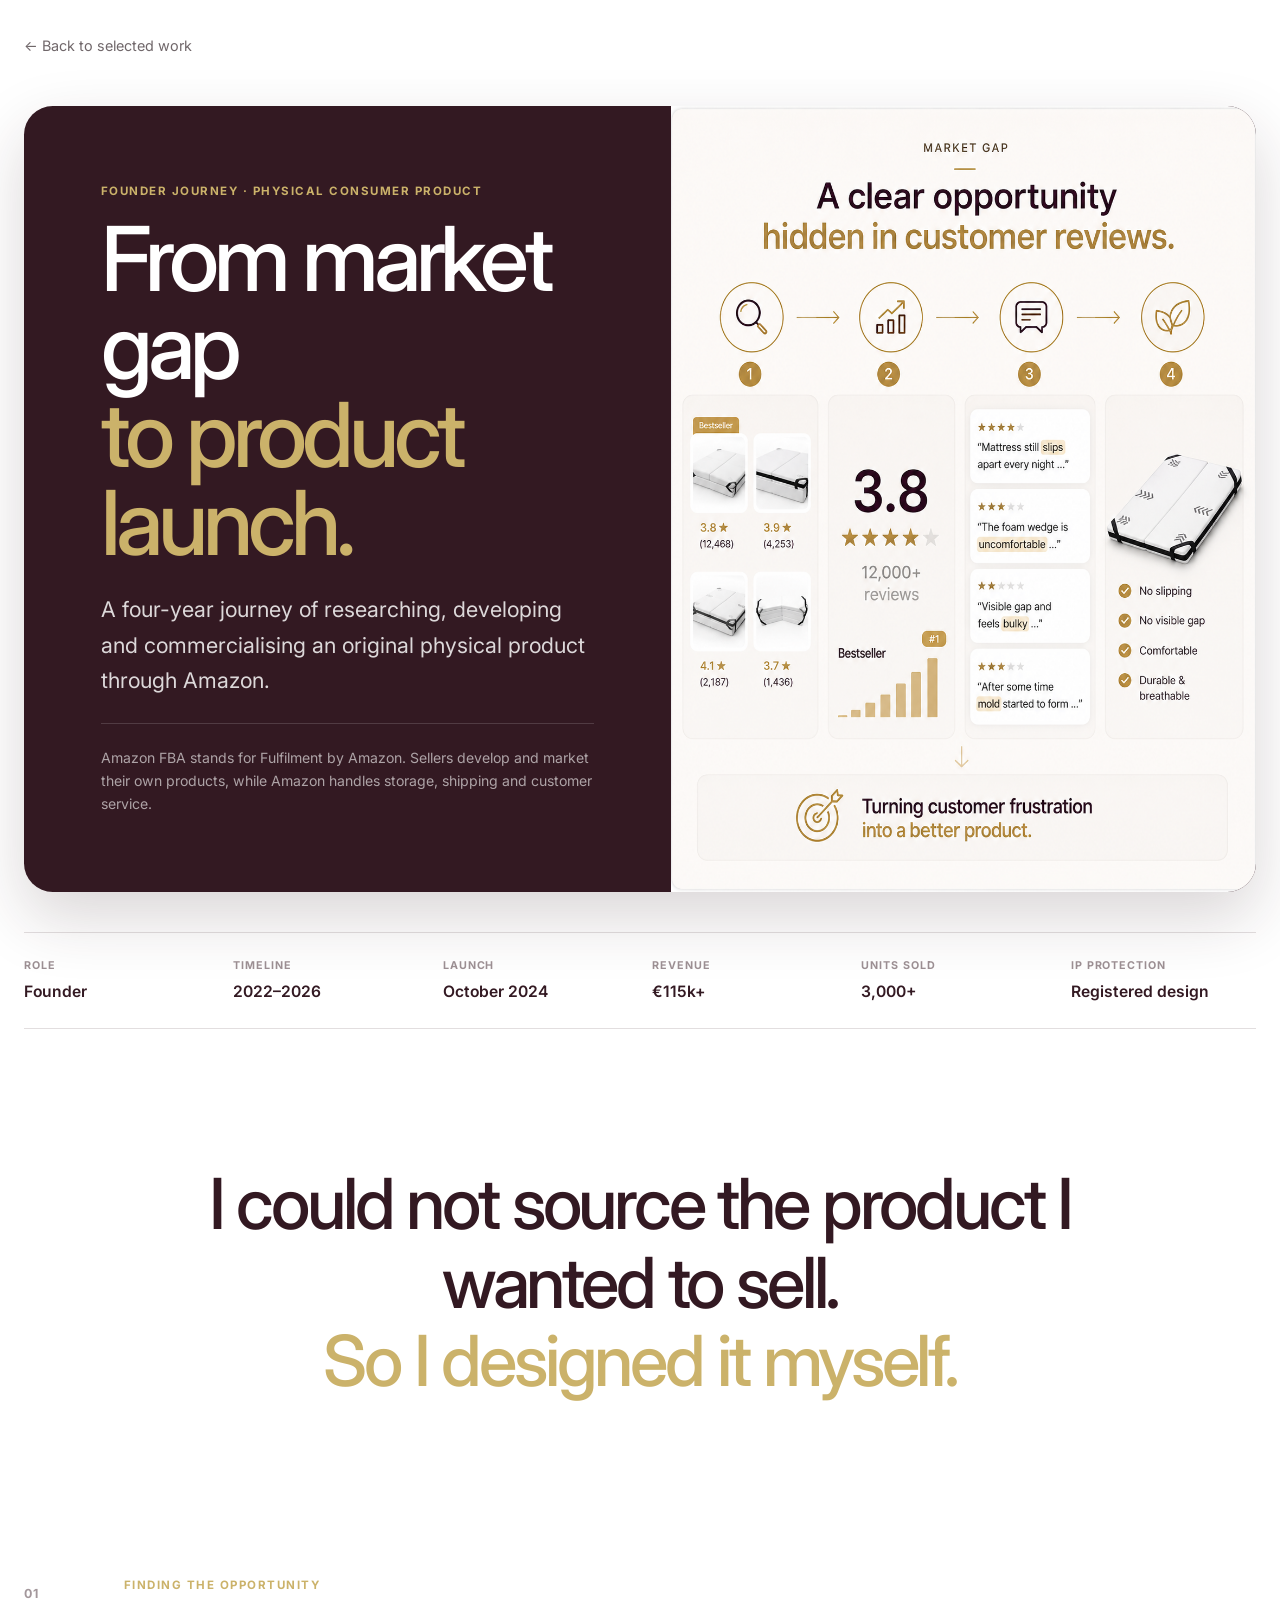
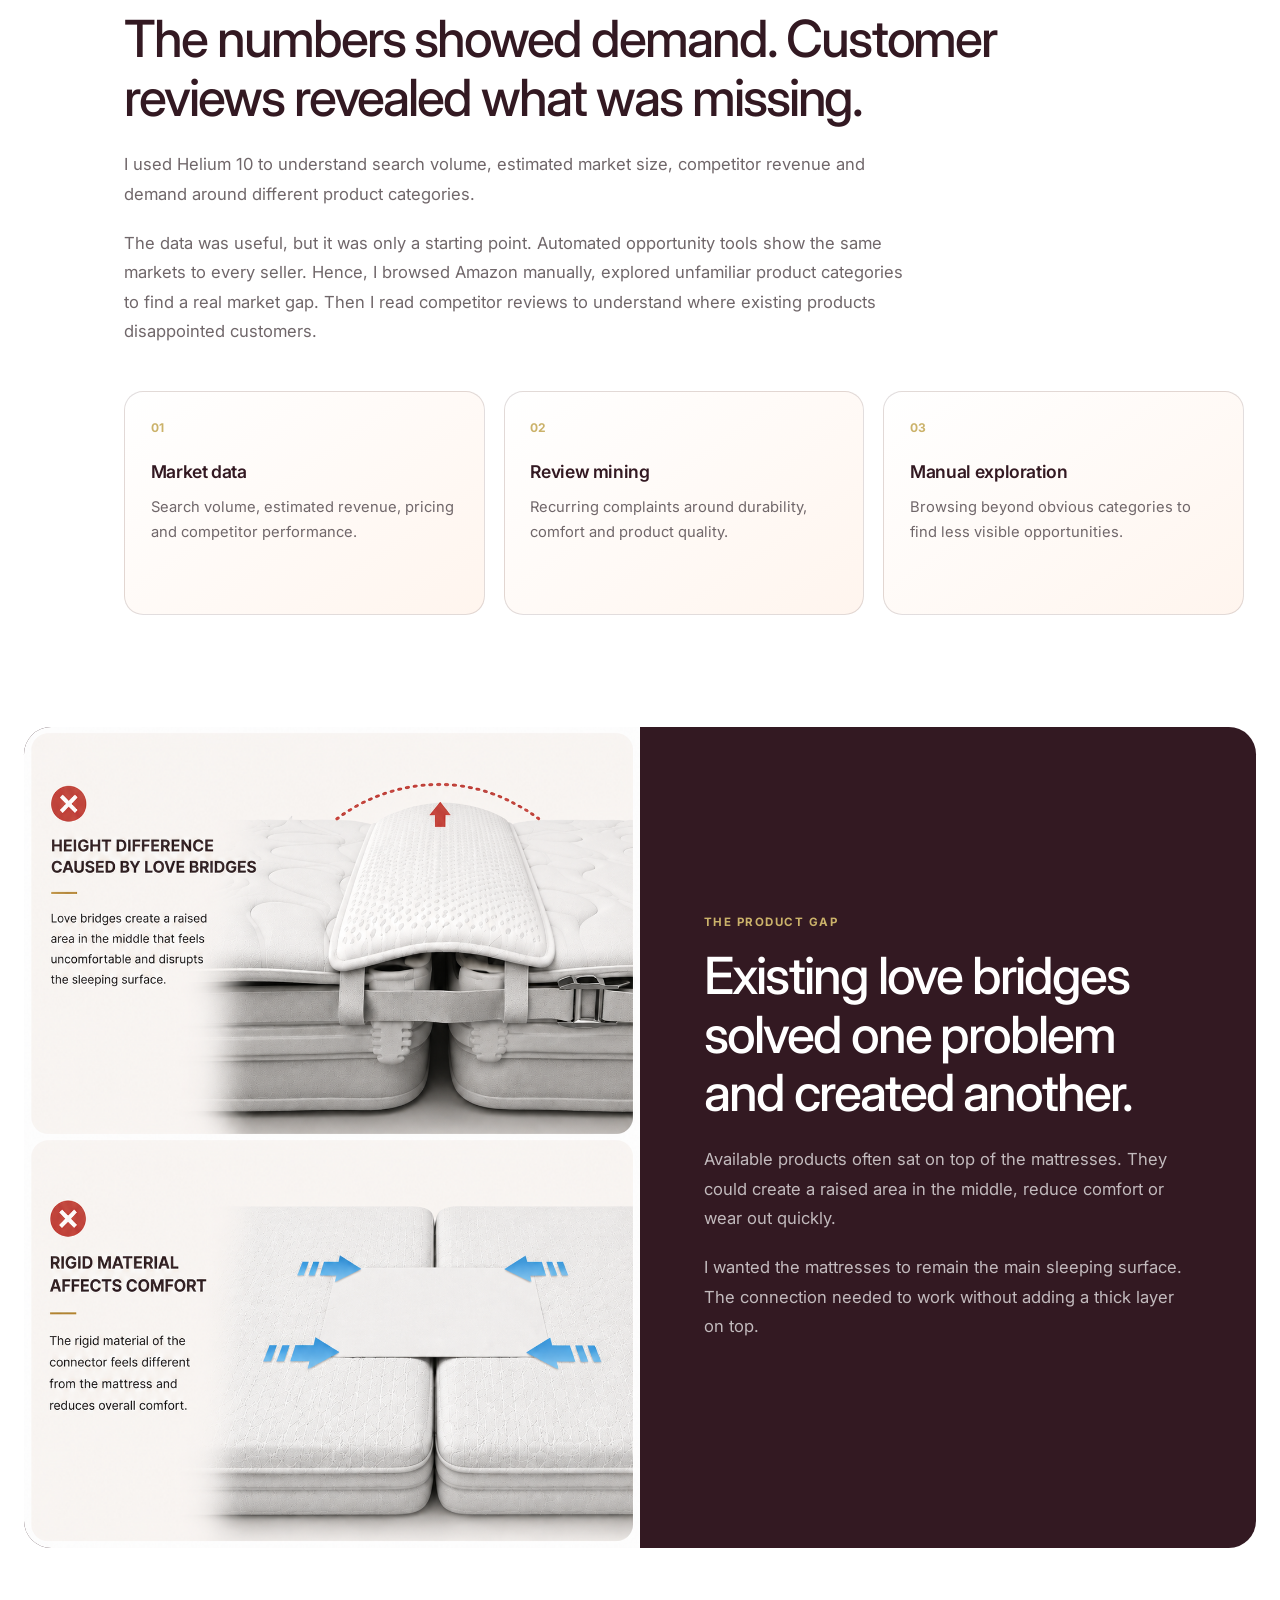
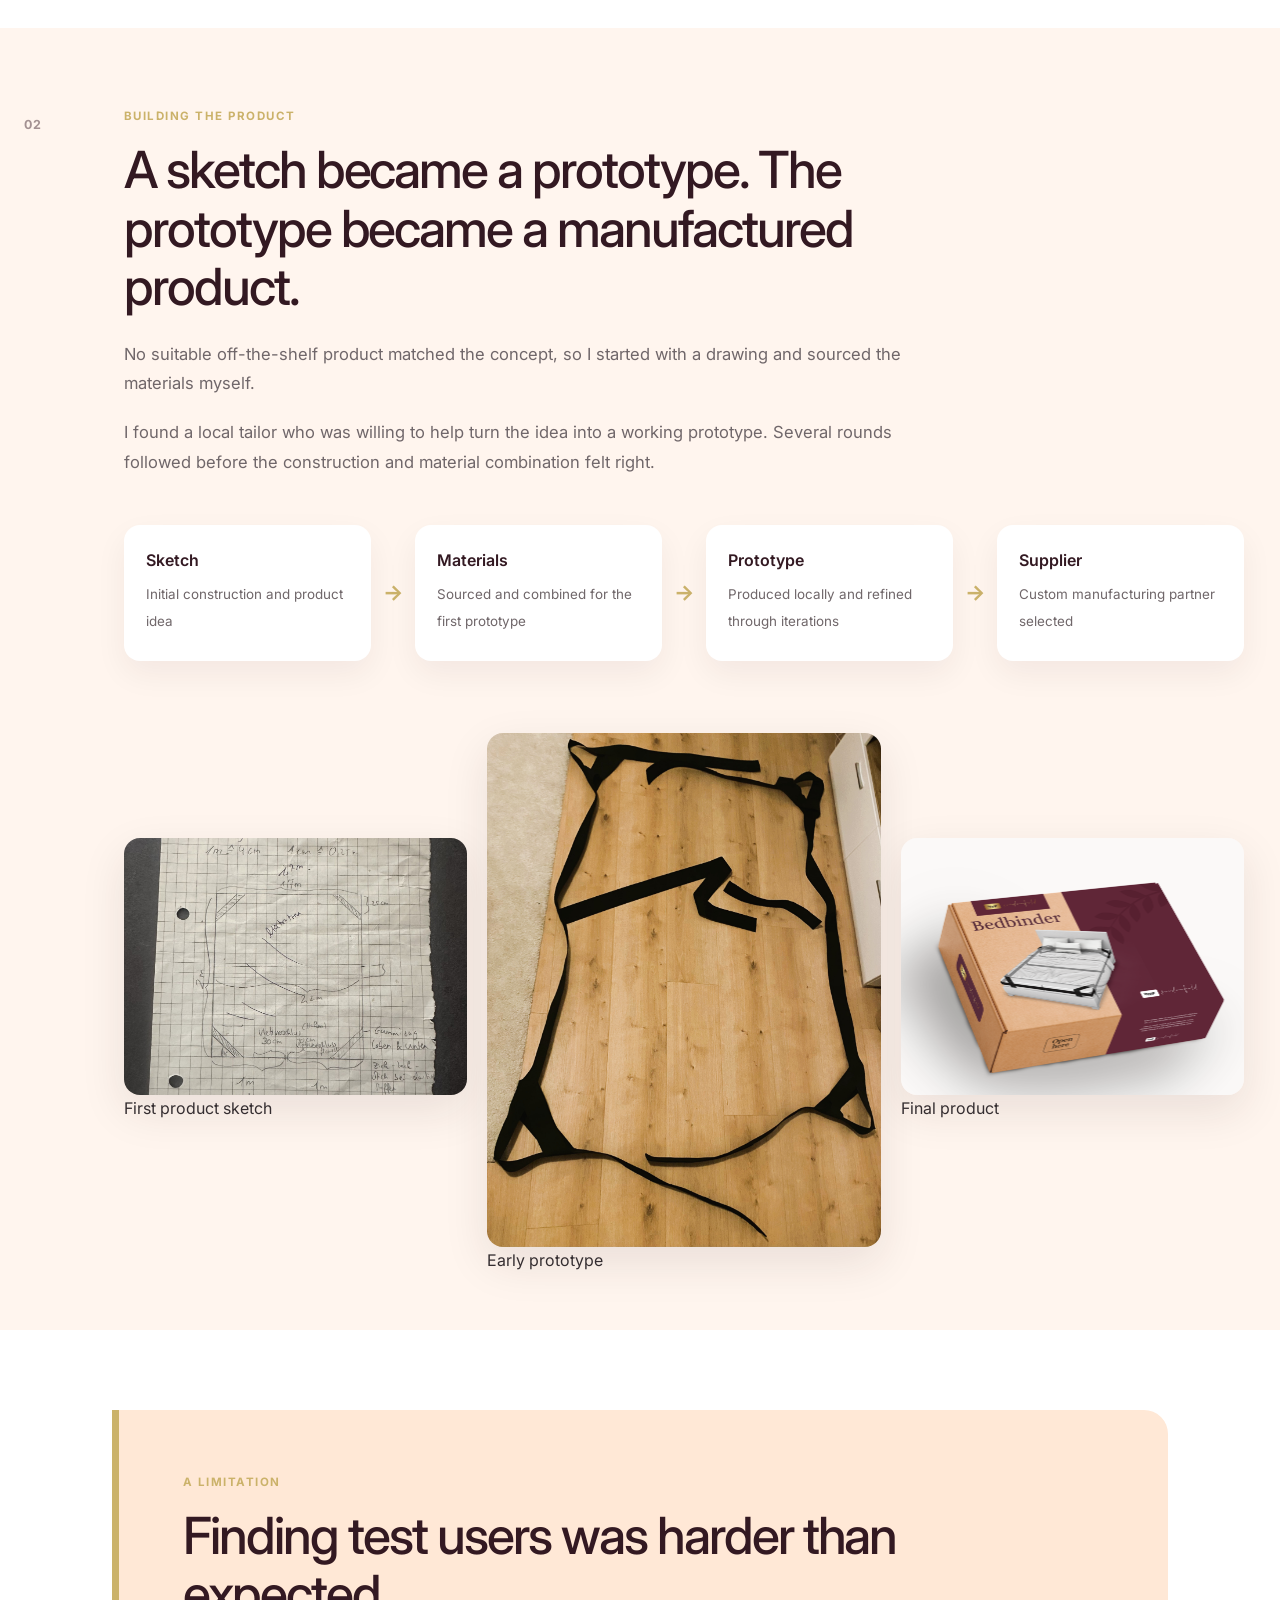
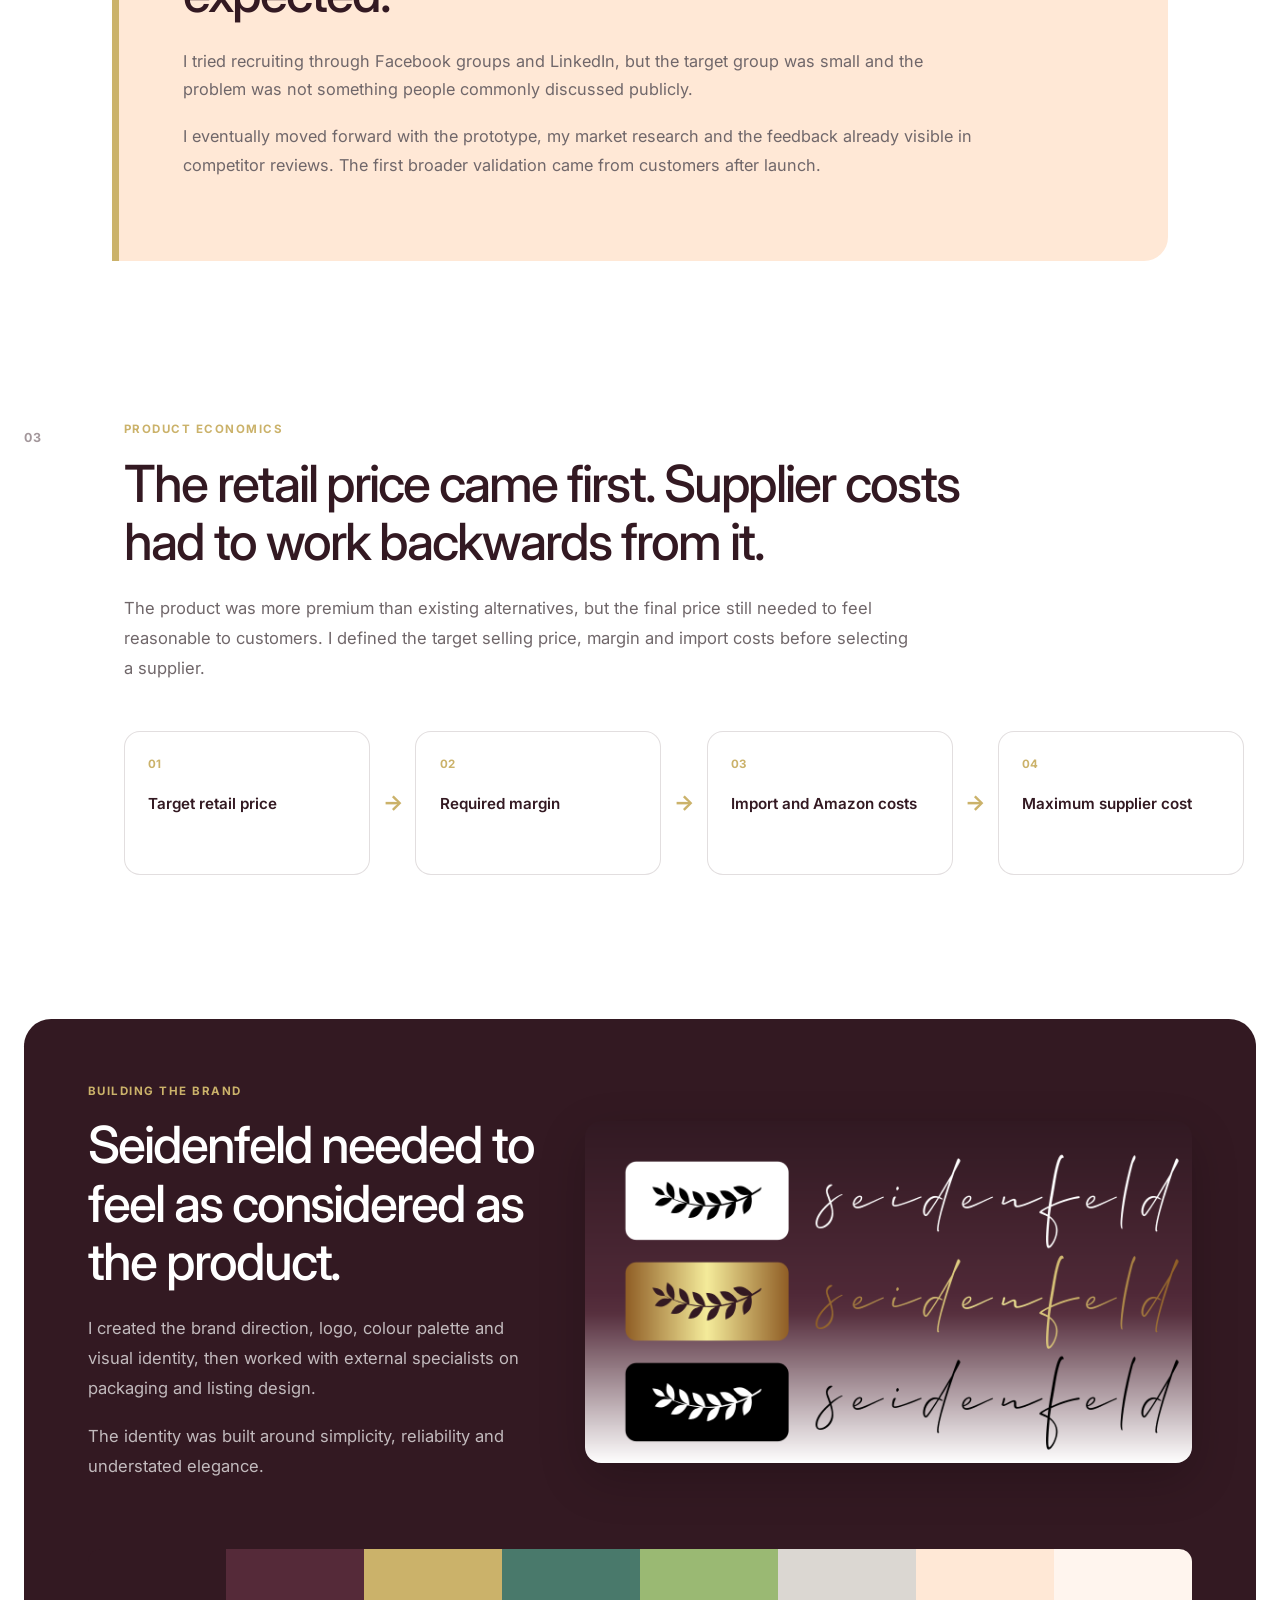
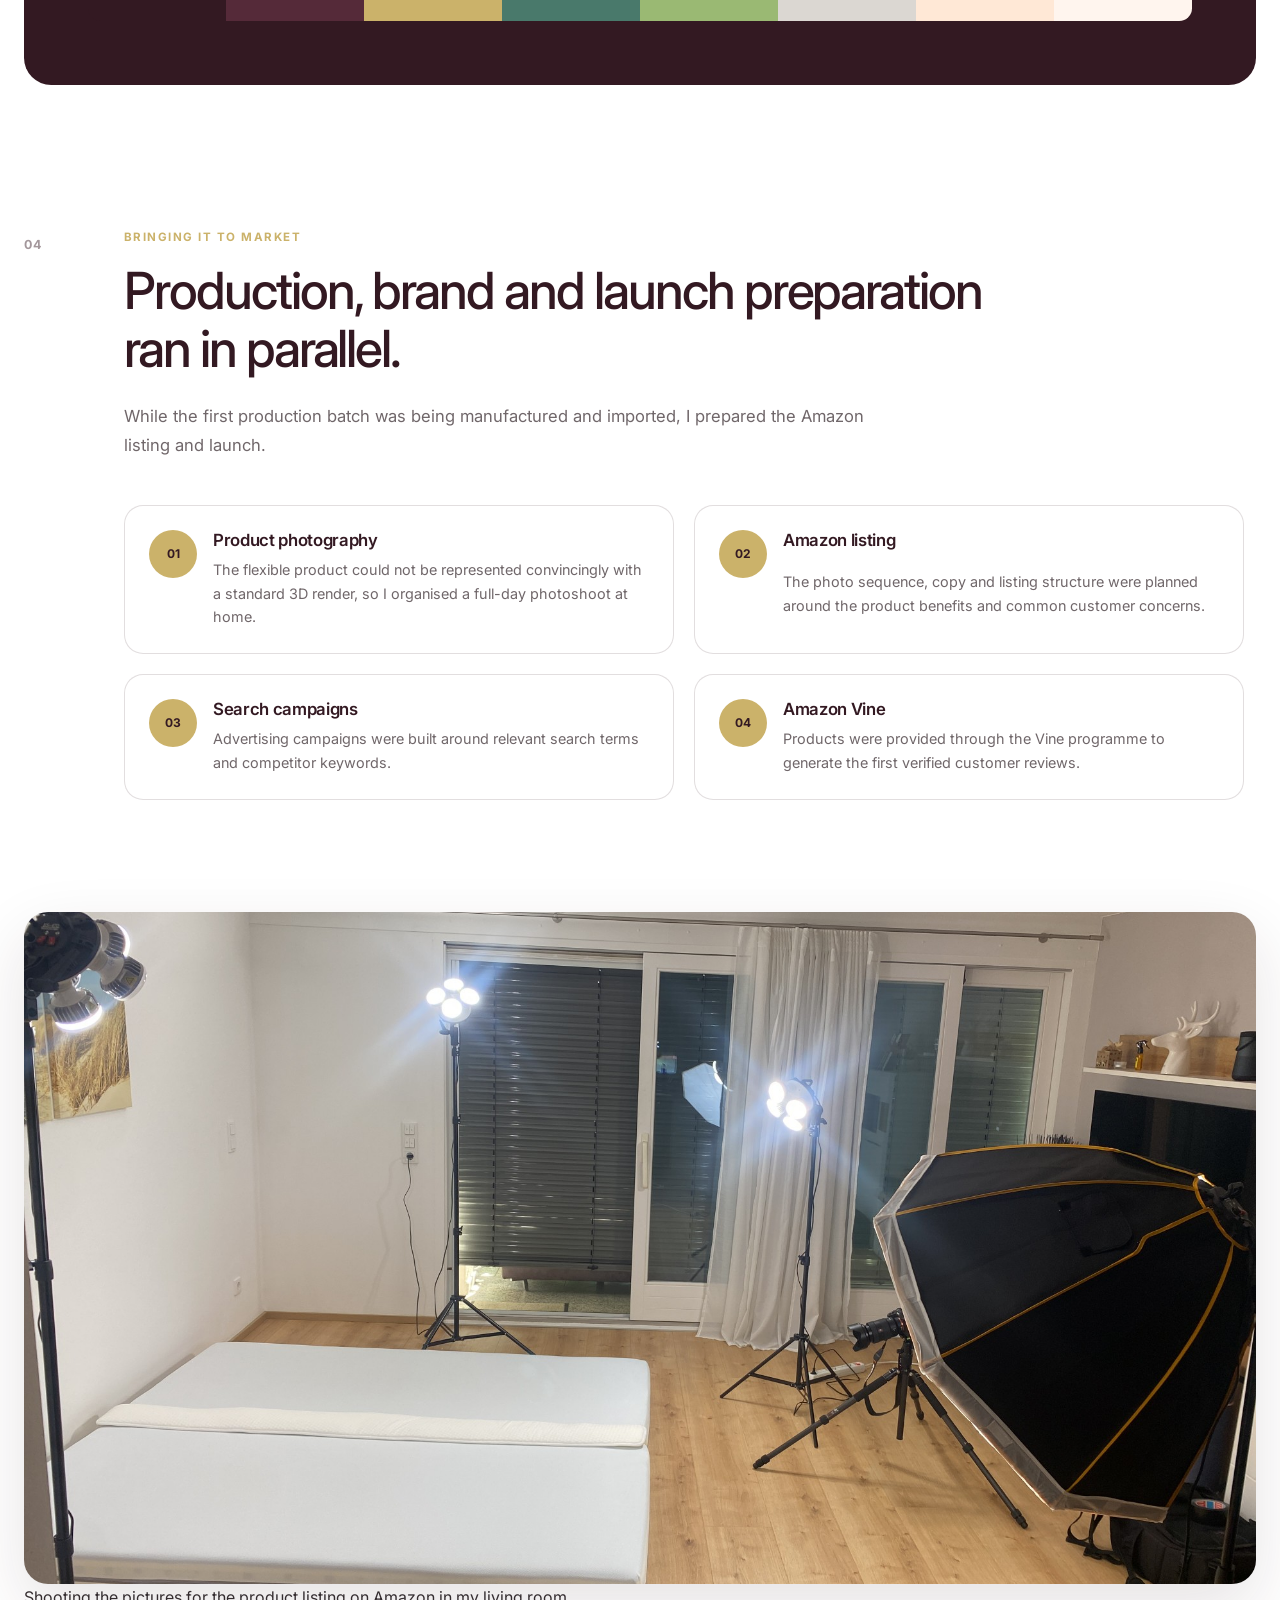
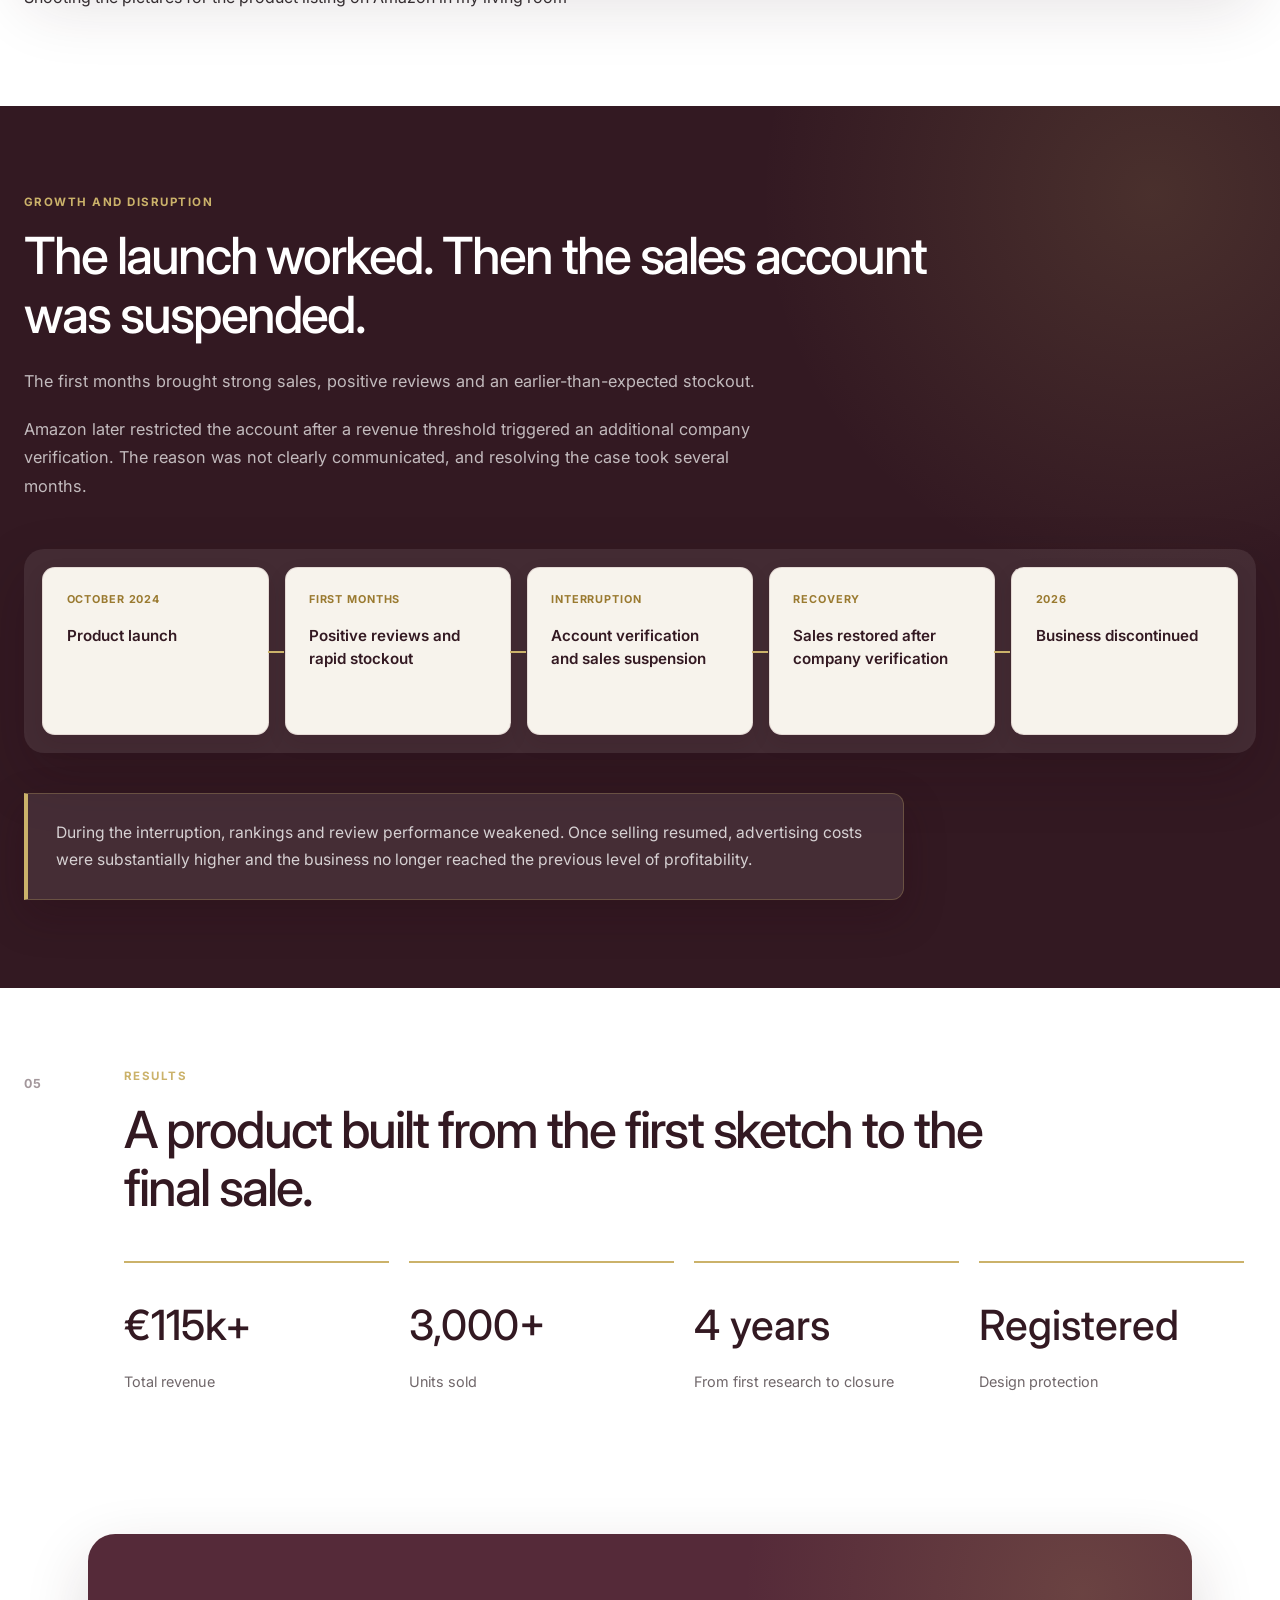
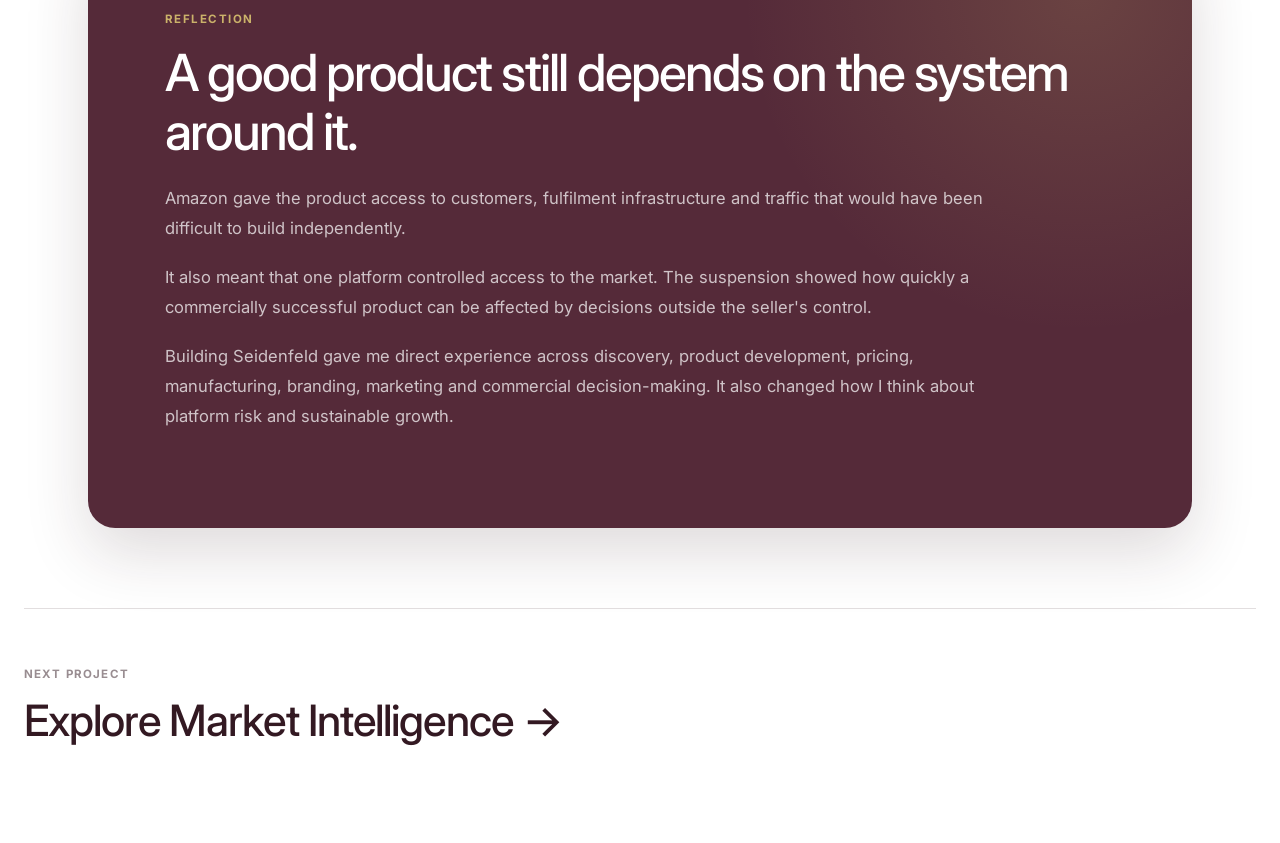
==== commit df3f35a8: "Finalize Locamigo content + layout adjustments/ first final version" ====
--- a/Amazon-Business.html
+++ b/Amazon-Business.html
@@ -23,7 +23,7 @@
     <header class="seidenfeld-case-header">
 
         <a
-            href="index.html"
+            href="index.html#work"
             class="seidenfeld-back"
         >
             ← Back to selected work
@@ -801,8 +801,8 @@
                 Next project
             </span>
 
-            <a href="Locamigo.html">
-                Explore LocAmigo →
+            <a href="Market-Intelligence.html">
+                Explore Market Intelligence →
             </a>
 
         </footer>
--- a/assets/css/main.css
+++ b/assets/css/main.css
@@ -2511,6 +2511,30 @@
     line-height: 1.2;
     letter-spacing: 0;
     text-transform: none;
+}
+/* ==========================================================
+   Projects: warmer Hintergrund wie About
+========================================================== */
+
+#main > article#work {
+    background:
+        radial-gradient(
+            circle at 92% 8%,
+            rgba(233, 135, 114, 0.1),
+            transparent 24%
+        ),
+        radial-gradient(
+            circle at 8% 92%,
+            rgba(49, 111, 104, 0.08),
+            transparent 28%
+        ),
+        #fbf8f3 !important;
+}
+
+/* Die Projektkarten bleiben bewusst weiß:
+   Sie heben sich damit ruhig vom cremefarbenen Panel ab. */
+#work .project-card {
+    background: #ffffff;
 }
 /* ==========================================================
    LOCAMIGO CASE STUDY
@@ -3429,7 +3453,84 @@
     object-fit: cover;
     box-shadow: 0 1rem 2.6rem rgba(22, 22, 22, 0.07);
 }
-
+/* LocAmigo: Unsicherheit entlang der Shopping Journey */
+
+.shopping-journey {
+    display: grid;
+    grid-template-columns: repeat(3, 1fr);
+    gap: 0;
+    margin-top: 3.5rem;
+    border-top: 1px solid rgba(36, 51, 48, 0.2);
+}
+
+.shopping-journey-step {
+    position: relative;
+    padding: 1.7rem 1.5rem 0 0;
+}
+
+.shopping-journey-step::before {
+    position: absolute;
+    top: -0.42rem;
+    left: 0;
+    width: 0.8rem;
+    height: 0.8rem;
+    border: 3px solid #e4efec;
+    border-radius: 50%;
+    background: #316f68;
+    content: "";
+}
+
+.shopping-journey-step + .shopping-journey-step {
+    padding-left: 1.5rem;
+}
+
+.shopping-journey-step + .shopping-journey-step::before {
+    left: 1.5rem;
+}
+
+.shopping-journey-step span {
+    display: block;
+    margin-bottom: 0.45rem;
+    color: #e98772;
+    font-size: 0.7rem;
+    font-weight: 700;
+    letter-spacing: 0.1em;
+}
+
+.shopping-journey-step strong {
+    display: block;
+    color: #243330;
+    font-size: 1rem;
+}
+
+.shopping-journey-step p {
+    max-width: 15rem;
+    margin: 0.45rem 0 0;
+    color: #6e7875;
+    font-size: 0.9rem;
+    line-height: 1.55;
+}
+
+@media screen and (max-width: 736px) {
+    .shopping-journey {
+        grid-template-columns: 1fr;
+        gap: 1.5rem;
+        padding-left: 1.5rem;
+        border-top: 0;
+        border-left: 1px solid rgba(36, 51, 48, 0.2);
+    }
+
+    .shopping-journey-step,
+    .shopping-journey-step + .shopping-journey-step {
+        padding: 0 0 0 1.5rem;
+    }
+
+    .shopping-journey-step::before,
+    .shopping-journey-step + .shopping-journey-step::before {
+        top: 0.35rem;
+        left: -0.42rem;
+    }
+}
 
 /* ==========================================================
    TABLET
@@ -7440,29 +7541,35 @@
     display: flex;
     justify-content: space-between;
     gap: 2rem;
+
+    margin-top: 4rem;
     padding: 3.5rem 0 6rem;
-    border-top: 1px solid var(--exp-line);
+
+    border-top: 1px solid #d9d9d9;
 }
 
 .experience-footer a {
     border: 0;
-    color: var(--exp-petrol);
+
+    color: #2f6f73;
+
     font-size: clamp(1.25rem, 3vw, 2rem);
     font-weight: 500;
     letter-spacing: -0.025em;
     line-height: 1.3;
+
     text-decoration: none;
     text-transform: none;
+
     transition:
         color 0.2s ease,
         transform 0.2s ease;
 }
 
 .experience-footer a:hover {
-    color: var(--exp-coral);
+    color: #e98772;
     transform: translateX(0.25rem);
 }
-
 
 /* ==========================================================
    TABLET
@@ -7896,7 +8003,7 @@
     }
 }
 /* ==========================================================
-   Startseite: mittig, lesbar und ohne Scrollen
+   Startseite: mittig und gut lesbar
 ========================================================== */
 
 @media screen and (min-width: 737px) {
@@ -7910,49 +8017,45 @@
         align-items: center;
         justify-content: center;
 
-        width: min(100% - 3rem, 60rem);
+        width: min(100% - 3rem, 52rem);
         max-width: none;
         margin: auto;
         text-align: center;
-        transform: scale(var(--home-scale, 1.5)) !important;
-        transform-origin: center center;
+        transform: none !important;
     }
 
     body:not(.is-article-visible) #header .logo {
-        width: 8rem !important;
-        height: 8rem !important;
+        width: 6rem !important;
+        height: 6rem !important;
     }
 
     body:not(.is-article-visible) #header .content .inner {
-        padding: 2rem 1.5rem 1rem;
+        padding: 1.5rem 1rem 0.75rem;
     }
 
     body:not(.is-article-visible) #header .content h1 {
-        font-size: clamp(3.5rem, 5vw, 5rem);
-    }
-
-    body:not(.is-article-visible) #header .content p {
-        font-size: 1.35rem;
+        font-size: clamp(2.8rem, 4vw, 3.7rem);
     }
 
     body:not(.is-article-visible) #header .job-title {
-        font-size: 2.1rem;
+        font-size: 1.45rem;
     }
 
     body:not(.is-article-visible) #header .tagline {
-        max-width: 48rem;
-        font-size: 1.45rem;
+        max-width: 38rem;
+        margin-bottom: 1.75rem;
+        font-size: 1.05rem;
     }
 
     body:not(.is-article-visible) #header .values {
-        font-size: 1.2rem;
+        font-size: 0.9rem;
     }
 
     body:not(.is-article-visible) #header nav ul li a {
-        height: 3.5rem;
-        padding: 0 1.65rem;
-        font-size: 1rem;
-        line-height: 3.5rem;
+        height: 2.5rem;
+        padding: 0 1.15rem;
+        font-size: 0.85rem;
+        line-height: 2.5rem;
     }
 }
 /* Startseite auf kleineren Desktop-Displays etwas kompakter */
@@ -7966,4 +8069,218 @@
     body:not(.is-article-visible) #header {
         --home-scale: 1.15;
     }
+}
+/* ==========================================================
+   Projects: Carousel-Pfeile seitlich mittig
+========================================================== */
+
+#work .project-carousel {
+    overflow: visible;
+}
+
+#work .carousel-controls {
+    position: static;
+    margin: 0;
+}
+
+#work .carousel-arrow {
+    position: absolute;
+    z-index: 3;
+    top: 50%;
+    transform: translateY(-50%);
+}
+
+#work .carousel-arrow:first-child {
+    left: -1.35rem;
+}
+
+#work .carousel-arrow:last-child {
+    right: -1.35rem;
+}
+
+/* Auf kleineren Bildschirmen bleiben die Pfeile bequem darunter */
+@media screen and (max-width: 736px) {
+    #work .project-carousel {
+        overflow: hidden;
+    }
+
+    #work .carousel-controls {
+        position: static;
+        display: flex;
+        margin-top: 1rem;
+    }
+
+    #work .carousel-arrow {
+        position: static;
+        transform: none;
+    }
+}/* Ganze Projektkarte als Link erkennbar machen */
+#work .project-card[data-href] {
+    cursor: pointer !important;
+}
+
+#work .project-card[data-href]:hover {
+    transform: translateY(-0.25rem);
+    box-shadow: 0 1.2rem 2.8rem rgba(36, 51, 48, 0.12);
+}
+
+#work .project-card[data-href]:focus-visible {
+    outline: 3px solid rgba(49, 111, 104, 0.35);
+    outline-offset: 4px;
+}
+/* ==========================================================
+   LocAmigo: Shopping-Journey – eigener visueller Akzent
+========================================================== */
+
+.shopping-journey-wrap {
+    margin-top: 5rem;
+    padding: 2rem 2.25rem 2.4rem;
+    border: 1px solid rgba(238, 0, 106, 0.16);
+    border-radius: 1.25rem;
+    background:
+        radial-gradient(
+            circle at 94% 10%,
+            rgba(255, 222, 0, 0.22),
+            transparent 24%
+        ),
+        #fff8fb;
+}
+
+.shopping-journey-heading > p {
+    color: #ec0067;
+}
+
+.shopping-journey-heading > div {
+    color: #6f5b63;
+}
+
+.shopping-journey-heading strong {
+    color: #ec0067;
+}
+
+.shopping-journey {
+    border-top-color: rgba(236, 0, 103, 0.28);
+}
+
+.shopping-journey-step::before {
+    border-color: #fff8fb;
+    background: #ec0067;
+    box-shadow: 0 0 0 2px rgba(255, 222, 0, 0.75);
+}
+
+.shopping-journey-step span {
+    color: #ec0067;
+}
+
+.shopping-journey-step strong {
+    color: #2d1720;
+}
+
+.shopping-journey-step p {
+    color: #6f5b63;
+}
+
+@media screen and (max-width: 736px) {
+    .shopping-journey-wrap {
+        margin-top: 3.5rem;
+        padding: 1.5rem;
+    }
+
+    .shopping-journey {
+        border-left-color: rgba(236, 0, 103, 0.28);
+    }
+}
+.problem-card {
+    border: 1px solid #EAECF0;
+    border-top: 3px solid #101828;
+    background: #FFFFFF;
+}
+
+.problem-card:nth-child(1) {
+    border-top-color: #101828;
+}
+
+.problem-card:nth-child(2) {
+    border-top-color: #FFB703;
+    background: linear-gradient(
+        180deg,
+        rgba(255, 183, 3, 0.035) 0%,
+        #FFFFFF 45%
+    );
+}
+
+.problem-card:nth-child(3) {
+    border-top-color: #D9F000;
+    background: linear-gradient(
+        180deg,
+        rgba(217, 240, 0, 0.045) 0%,
+        #FFFFFF 45%
+    );
+}
+
+.problem-card:nth-child(4) {
+    border-top-color: #FF006E;
+    background: linear-gradient(
+        180deg,
+        rgba(255, 0, 110, 0.035) 0%,
+        #FFFFFF 45%
+    );
+}
+/* =========================================
+   INSIGHT CARDS · LOCAMIGO
+========================================= */
+
+.insight-card {
+    border: 1px solid #EAECF0;
+    border-top: 3px solid #101828;
+    background: #FFFFFF;
+}
+
+/* Availability */
+.insight-card:nth-child(1) {
+    border-top-color: #101828;
+}
+
+/* Alternatives */
+.insight-card:nth-child(2) {
+    border-top-color: #FFB703;
+    background: linear-gradient(
+        180deg,
+        rgba(255, 183, 3, 0.035) 0%,
+        #FFFFFF 45%
+    );
+}
+
+/* Stores */
+.insight-card:nth-child(3) {
+    border-top-color: #D9F000;
+    background: linear-gradient(
+        180deg,
+        rgba(217, 240, 0, 0.045) 0%,
+        #FFFFFF 45%
+    );
+}
+
+/* Labels */
+.insight-card:nth-child(4) {
+    border-top-color: #FF006E;
+    background: linear-gradient(
+        180deg,
+        rgba(255, 0, 110, 0.035) 0%,
+        #FFFFFF 45%
+    );
+}
+/* =========================================
+   MARKET OPPORTUNITY IMAGE
+========================================= */
+
+.locamigo-business-visual .case-study-section-content {
+    min-width: 0;
+}
+
+.locamigo-business-visual img {
+    display: block;
+    width: 100%;
+    max-width: 100%;
+    height: auto;
 }
